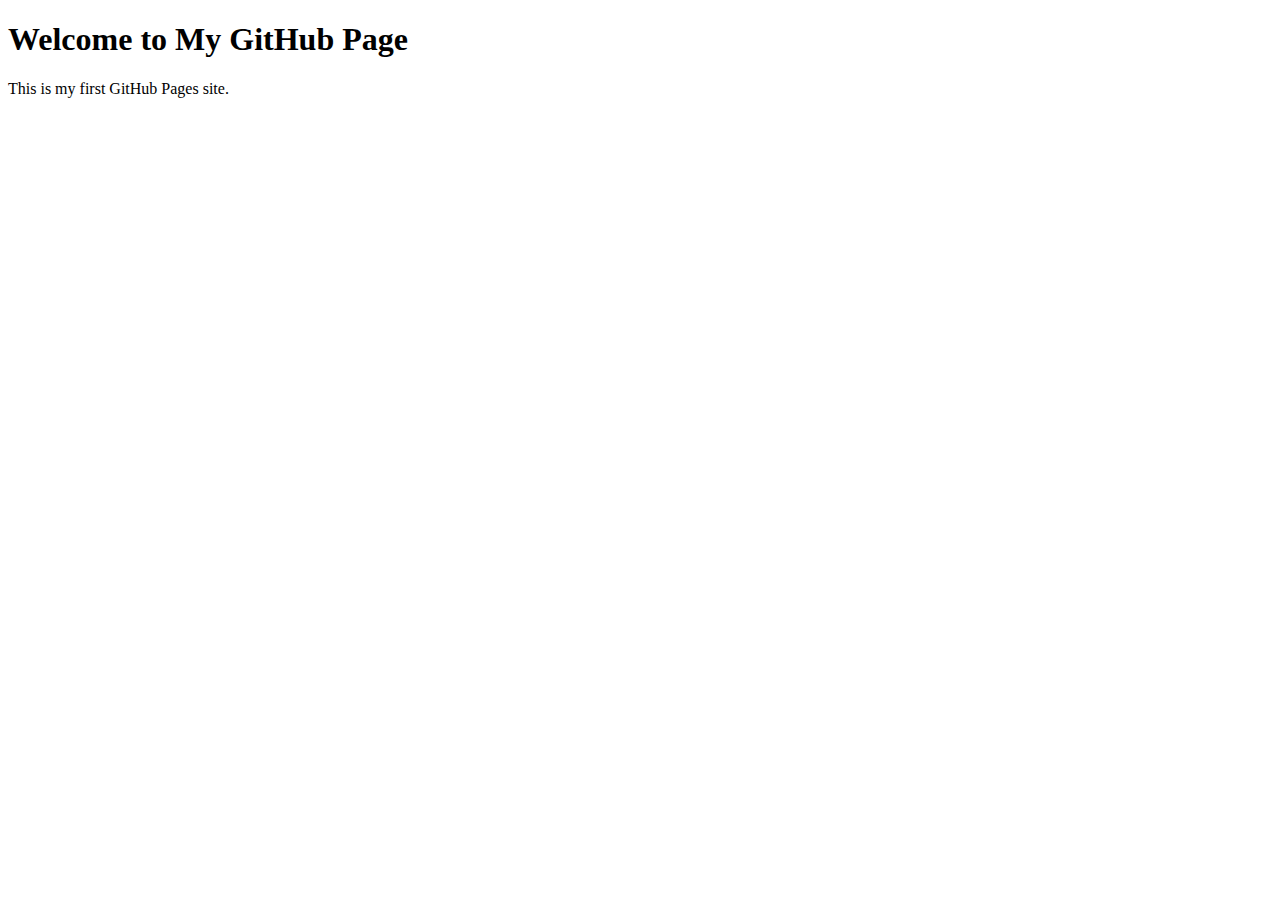
==== index.html @ 61373f78 "Adding Index.html file" ====
<!DOCTYPE html>
<html lang="en">
<head>
    <meta charset="UTF-8">
    <meta name="viewport" content="width=device-width, initial-scale=1.0">
    <title>My GitHub Page</title>
</head>
<body>
    <h1>Welcome to My GitHub Page</h1>
    <p>This is my first GitHub Pages site.</p>
</body>
</html>
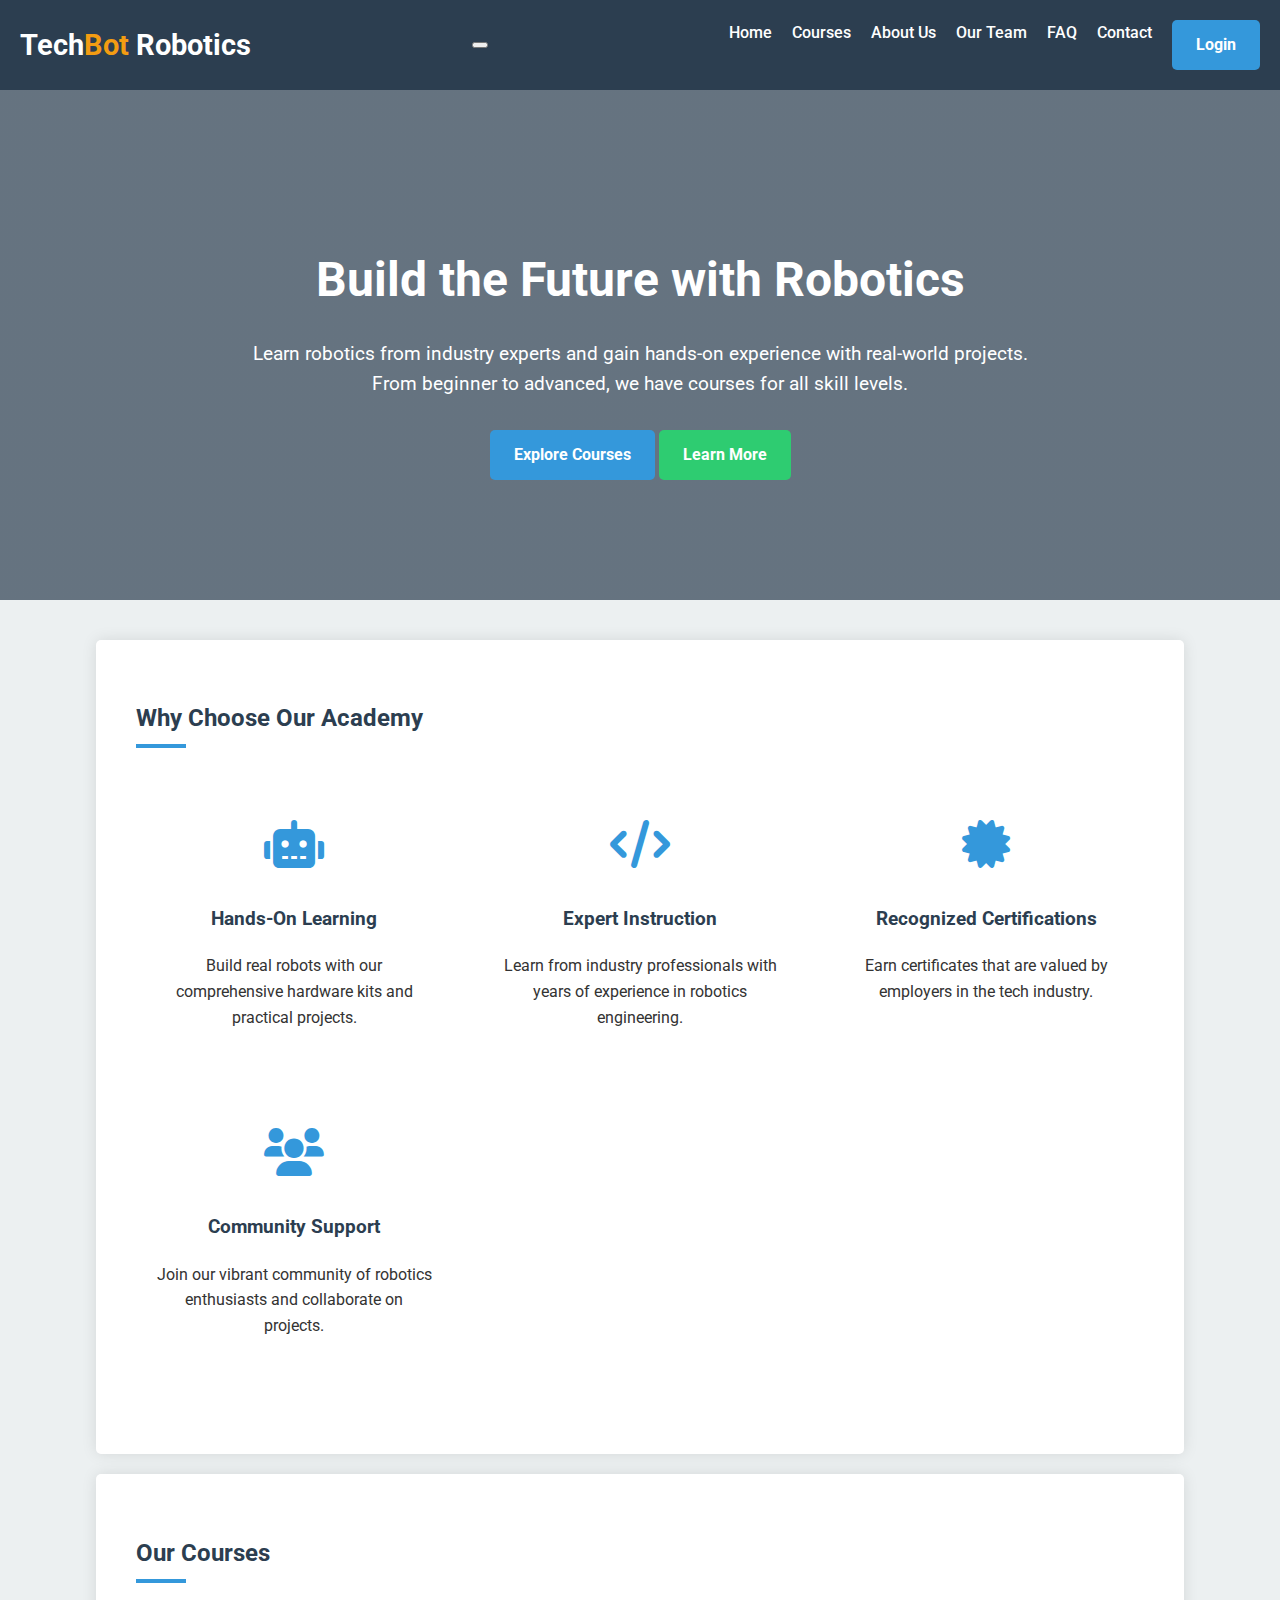
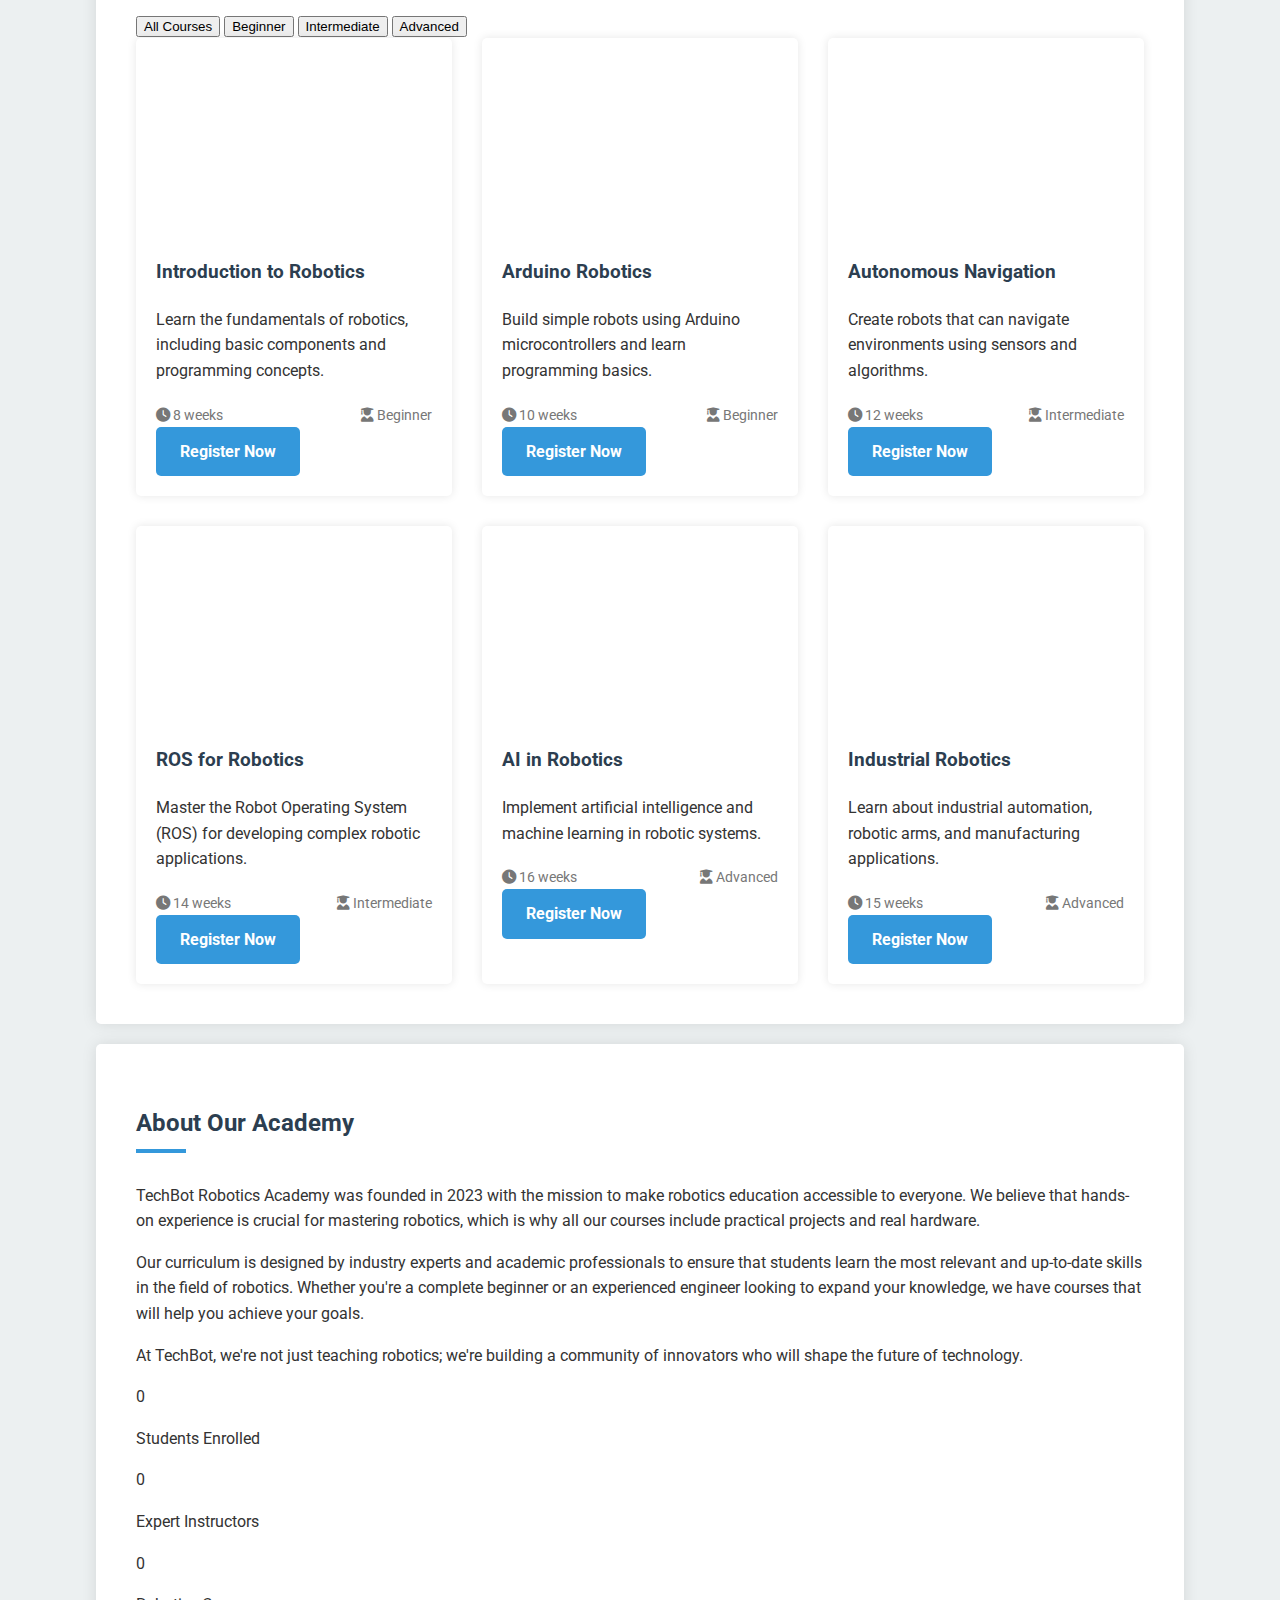
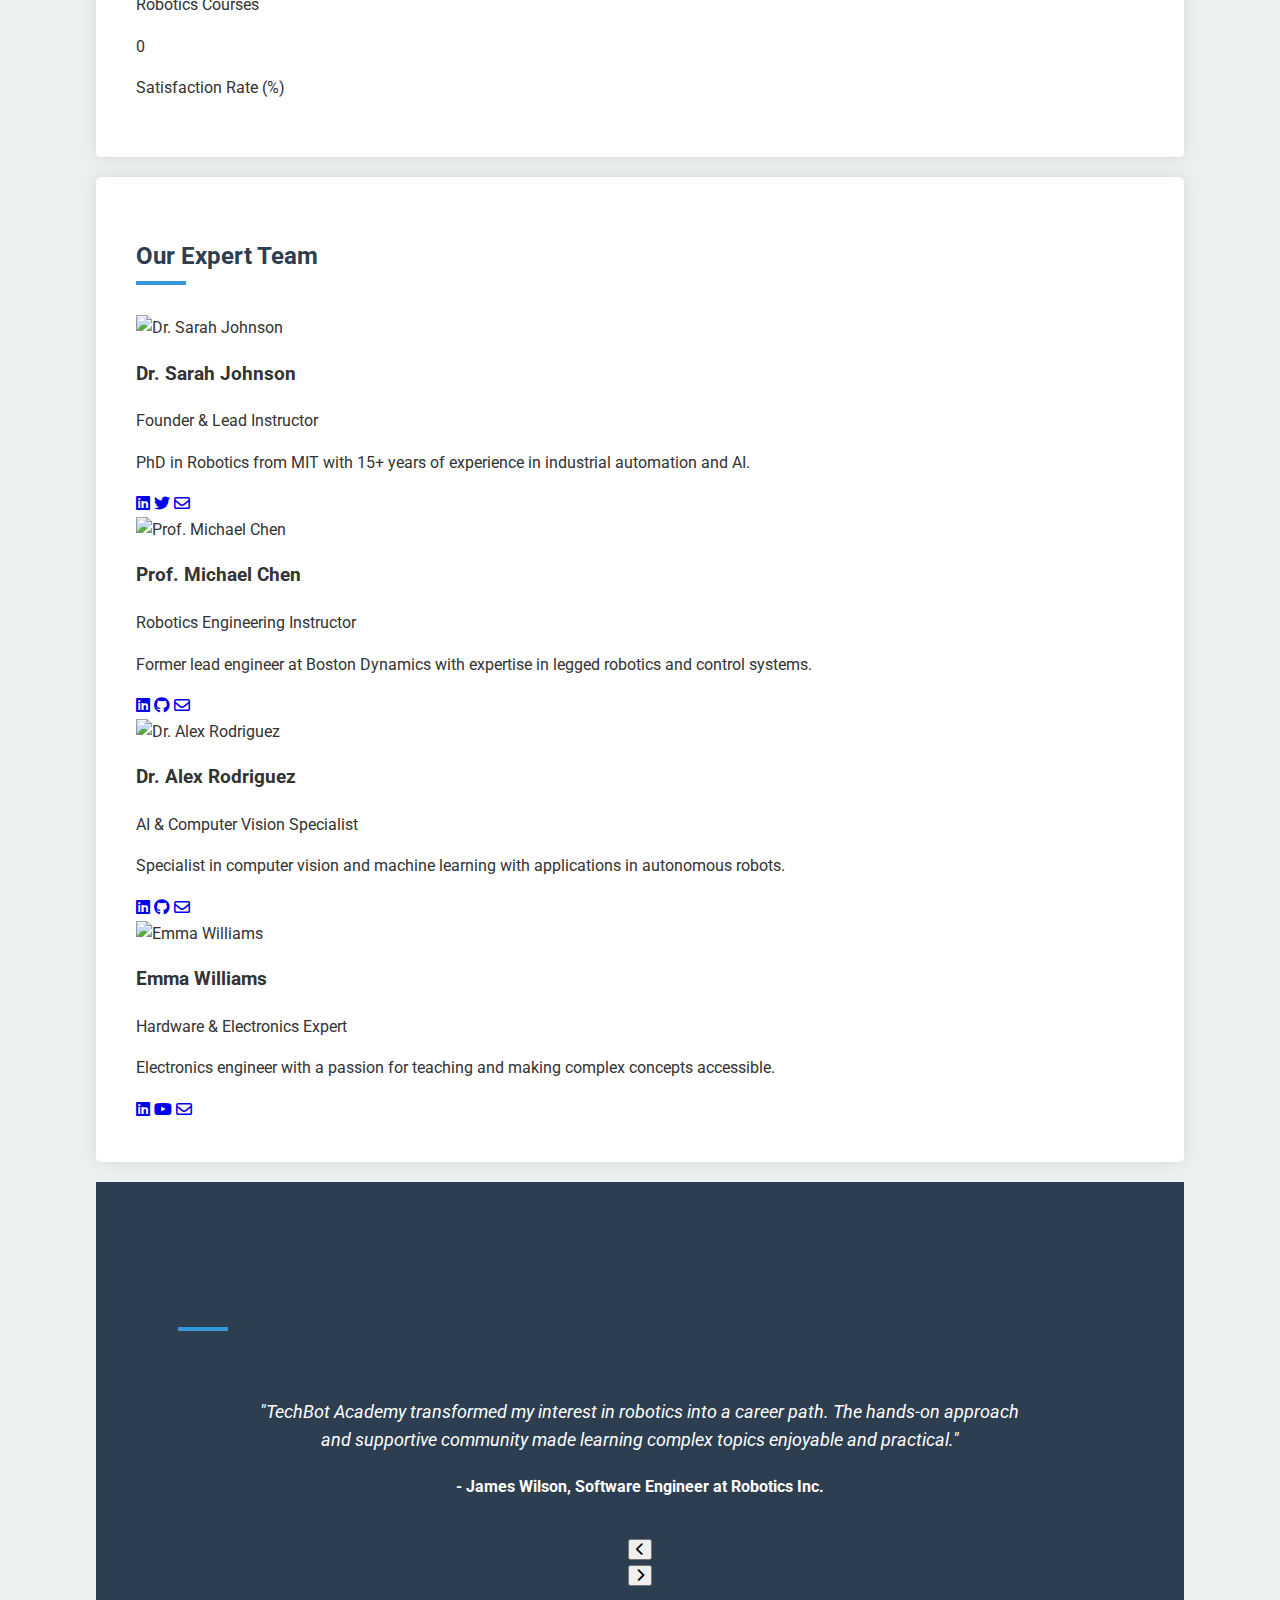
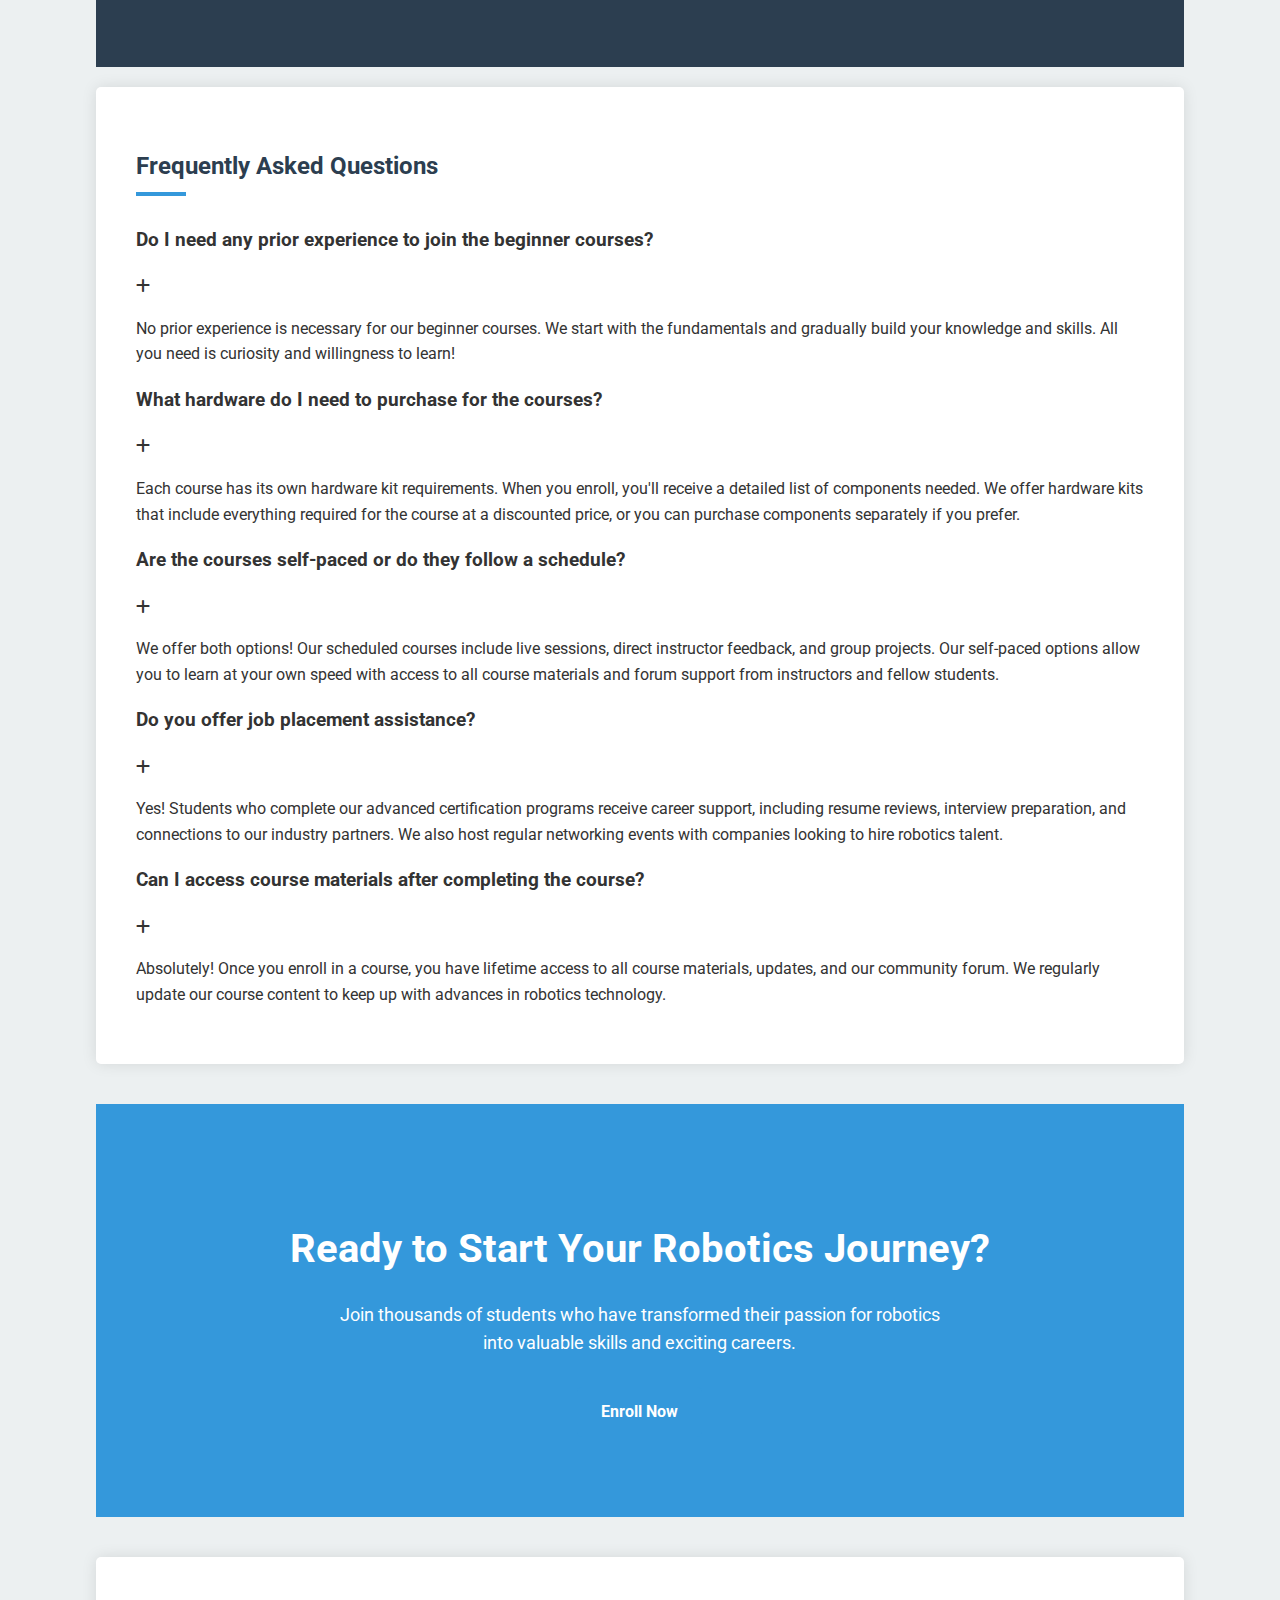
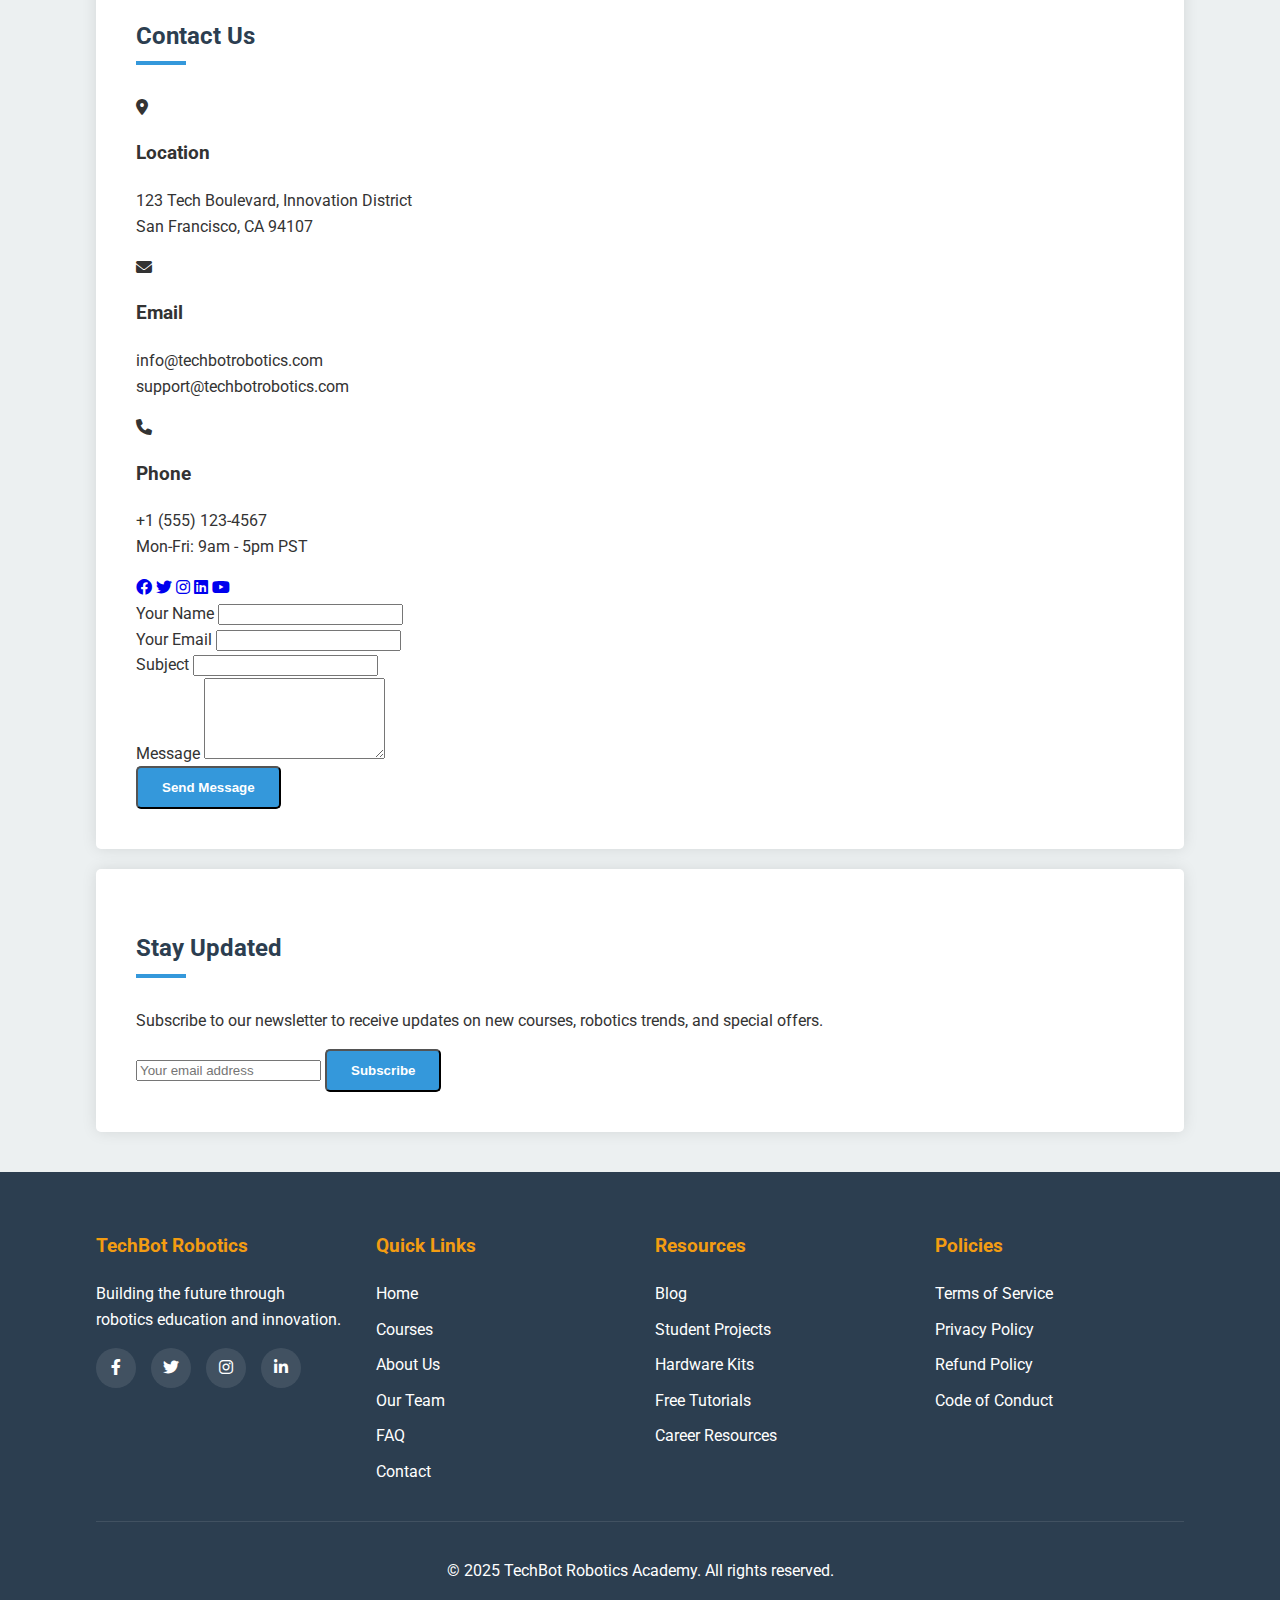
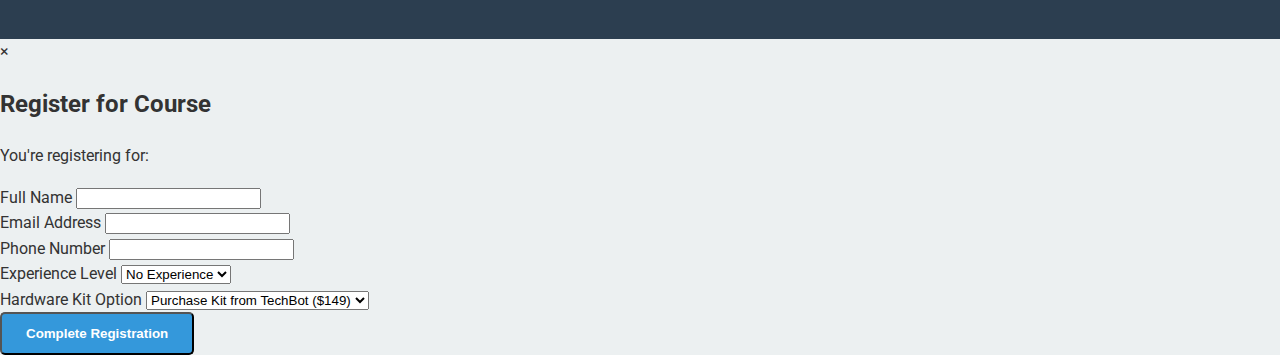
==== commit b063fd85: "Adding all index.html , .css and .js'" ====
--- a/index.html
+++ b/index.html
@@ -3,10 +3,486 @@
 <head>
     <meta charset="UTF-8">
     <meta name="viewport" content="width=device-width, initial-scale=1.0">
-    <title>My GitHub Page</title>
+    <title>TechBot Robotics Academy</title>
+    <link rel="stylesheet" href="colour.css">
+    <link href="https://fonts.googleapis.com/css2?family=Roboto:wght@300;400;500;700&display=swap" rel="stylesheet">
+    <link rel="stylesheet" href="https://cdnjs.cloudflare.com/ajax/libs/font-awesome/6.0.0-beta3/css/all.min.css">
 </head>
 <body>
-    <h1>Welcome to My GitHub Page</h1>
-    <p>This is my first GitHub Pages site.</p>
+    <header>
+        <nav>
+            <a href="index.html" class="logo">Tech<span>Bot</span> Robotics</a>
+            <button id="mobile-nav-toggle" class="mobile-nav-toggle">
+                <span></span>
+                <span></span>
+                <span></span>
+            </button>
+            <ul id="main-nav">
+                <li><a href="#home">Home</a></li>
+                <li><a href="#courses">Courses</a></li>
+                <li><a href="#about">About Us</a></li>
+                <li><a href="#instructors">Our Team</a></li>
+                <li><a href="#faq">FAQ</a></li>
+                <li><a href="#contact">Contact</a></li>
+                <li><a href="#login" class="btn">Login</a></li>
+            </ul>
+        </nav>
+    </header>
+    
+    <section id="home" class="hero">
+        <div class="container">
+            <h1>Build the Future with Robotics</h1>
+            <p>Learn robotics from industry experts and gain hands-on experience with real-world projects. From beginner to advanced, we have courses for all skill levels.</p>
+            <a href="#courses" class="btn">Explore Courses</a>
+            <a href="#about" class="btn btn-secondary">Learn More</a>
+        </div>
+    </section>
+    
+    <div class="container">
+        <section id="features" class="main-content">
+            <h2 class="section-title">Why Choose Our Academy</h2>
+            <div class="features">
+                <div class="feature">
+                    <div class="feature-icon">
+                        <i class="fas fa-robot"></i>
+                    </div>
+                    <h3>Hands-On Learning</h3>
+                    <p>Build real robots with our comprehensive hardware kits and practical projects.</p>
+                </div>
+                <div class="feature">
+                    <div class="feature-icon">
+                        <i class="fas fa-code"></i>
+                    </div>
+                    <h3>Expert Instruction</h3>
+                    <p>Learn from industry professionals with years of experience in robotics engineering.</p>
+                </div>
+                <div class="feature">
+                    <div class="feature-icon">
+                        <i class="fas fa-certificate"></i>
+                    </div>
+                    <h3>Recognized Certifications</h3>
+                    <p>Earn certificates that are valued by employers in the tech industry.</p>
+                </div>
+                <div class="feature">
+                    <div class="feature-icon">
+                        <i class="fas fa-users"></i>
+                    </div>
+                    <h3>Community Support</h3>
+                    <p>Join our vibrant community of robotics enthusiasts and collaborate on projects.</p>
+                </div>
+            </div>
+        </section>
+        
+        <section id="courses" class="main-content">
+            <h2 class="section-title">Our Courses</h2>
+            <div class="filter-buttons">
+                <button class="filter-btn active" data-filter="all">All Courses</button>
+                <button class="filter-btn" data-filter="beginner">Beginner</button>
+                <button class="filter-btn" data-filter="intermediate">Intermediate</button>
+                <button class="filter-btn" data-filter="advanced">Advanced</button>
+            </div>
+            <div class="courses-grid">
+                <div class="course-card beginner">
+                    <div class="course-image" style="background-image: url('images/course-intro.jpg');"></div>
+                    <div class="course-content">
+                        <h3 class="course-title">Introduction to Robotics</h3>
+                        <p class="course-description">Learn the fundamentals of robotics, including basic components and programming concepts.</p>
+                        <div class="course-meta">
+                            <span><i class="fas fa-clock"></i> 8 weeks</span>
+                            <span><i class="fas fa-user-graduate"></i> Beginner</span>
+                        </div>
+                        <a href="#" class="btn register-btn" data-course="Introduction to Robotics">Register Now</a>
+                    </div>
+                </div>
+                <div class="course-card beginner">
+                    <div class="course-image" style="background-image: url('images/course-arduino.jpg');"></div>
+                    <div class="course-content">
+                        <h3 class="course-title">Arduino Robotics</h3>
+                        <p class="course-description">Build simple robots using Arduino microcontrollers and learn programming basics.</p>
+                        <div class="course-meta">
+                            <span><i class="fas fa-clock"></i> 10 weeks</span>
+                            <span><i class="fas fa-user-graduate"></i> Beginner</span>
+                        </div>
+                        <a href="#" class="btn register-btn" data-course="Arduino Robotics">Register Now</a>
+                    </div>
+                </div>
+                <div class="course-card intermediate">
+                    <div class="course-image" style="background-image: url('images/course-autonomous.jpg');"></div>
+                    <div class="course-content">
+                        <h3 class="course-title">Autonomous Navigation</h3>
+                        <p class="course-description">Create robots that can navigate environments using sensors and algorithms.</p>
+                        <div class="course-meta">
+                            <span><i class="fas fa-clock"></i> 12 weeks</span>
+                            <span><i class="fas fa-user-graduate"></i> Intermediate</span>
+                        </div>
+                        <a href="#" class="btn register-btn" data-course="Autonomous Navigation">Register Now</a>
+                    </div>
+                </div>
+                <div class="course-card intermediate">
+                    <div class="course-image" style="background-image: url('images/course-ros.jpg');"></div>
+                    <div class="course-content">
+                        <h3 class="course-title">ROS for Robotics</h3>
+                        <p class="course-description">Master the Robot Operating System (ROS) for developing complex robotic applications.</p>
+                        <div class="course-meta">
+                            <span><i class="fas fa-clock"></i> 14 weeks</span>
+                            <span><i class="fas fa-user-graduate"></i> Intermediate</span>
+                        </div>
+                        <a href="#" class="btn register-btn" data-course="ROS for Robotics">Register Now</a>
+                    </div>
+                </div>
+                <div class="course-card advanced">
+                    <div class="course-image" style="background-image: url('images/course-ai.jpg');"></div>
+                    <div class="course-content">
+                        <h3 class="course-title">AI in Robotics</h3>
+                        <p class="course-description">Implement artificial intelligence and machine learning in robotic systems.</p>
+                        <div class="course-meta">
+                            <span><i class="fas fa-clock"></i> 16 weeks</span>
+                            <span><i class="fas fa-user-graduate"></i> Advanced</span>
+                        </div>
+                        <a href="#" class="btn register-btn" data-course="AI in Robotics">Register Now</a>
+                    </div>
+                </div>
+                <div class="course-card advanced">
+                    <div class="course-image" style="background-image: url('images/course-industrial.jpg');"></div>
+                    <div class="course-content">
+                        <h3 class="course-title">Industrial Robotics</h3>
+                        <p class="course-description">Learn about industrial automation, robotic arms, and manufacturing applications.</p>
+                        <div class="course-meta">
+                            <span><i class="fas fa-clock"></i> 15 weeks</span>
+                            <span><i class="fas fa-user-graduate"></i> Advanced</span>
+                        </div>
+                        <a href="#" class="btn register-btn" data-course="Industrial Robotics">Register Now</a>
+                    </div>
+                </div>
+            </div>
+        </section>
+        
+        <section id="about" class="main-content">
+            <h2 class="section-title">About Our Academy</h2>
+            <div class="about-content">
+                <div class="about-text">
+                    <p>TechBot Robotics Academy was founded in 2023 with the mission to make robotics education accessible to everyone. We believe that hands-on experience is crucial for mastering robotics, which is why all our courses include practical projects and real hardware.</p>
+                    <p>Our curriculum is designed by industry experts and academic professionals to ensure that students learn the most relevant and up-to-date skills in the field of robotics. Whether you're a complete beginner or an experienced engineer looking to expand your knowledge, we have courses that will help you achieve your goals.</p>
+                    <p>At TechBot, we're not just teaching robotics; we're building a community of innovators who will shape the future of technology.</p>
+                </div>
+                <div class="about-stats">
+                    <div class="stat-item">
+                        <span class="counter" data-target="1500">0</span>
+                        <p>Students Enrolled</p>
+                    </div>
+                    <div class="stat-item">
+                        <span class="counter" data-target="12">0</span>
+                        <p>Expert Instructors</p>
+                    </div>
+                    <div class="stat-item">
+                        <span class="counter" data-target="25">0</span>
+                        <p>Robotics Courses</p>
+                    </div>
+                    <div class="stat-item">
+                        <span class="counter" data-target="98">0</span>
+                        <p>Satisfaction Rate (%)</p>
+                    </div>
+                </div>
+            </div>
+        </section>
+        
+        <section id="instructors" class="main-content">
+            <h2 class="section-title">Our Expert Team</h2>
+            <div class="instructor-grid">
+                <div class="instructor-card">
+                    <img src="images/instructor-1.jpg" alt="Dr. Sarah Johnson" class="lazy" data-src="images/instructor-1.jpg">
+                    <h3>Dr. Sarah Johnson</h3>
+                    <p class="instructor-title">Founder & Lead Instructor</p>
+                    <p class="instructor-bio">PhD in Robotics from MIT with 15+ years of experience in industrial automation and AI.</p>
+                    <div class="instructor-social">
+                        <a href="#"><i class="fab fa-linkedin"></i></a>
+                        <a href="#"><i class="fab fa-twitter"></i></a>
+                        <a href="#"><i class="far fa-envelope"></i></a>
+                    </div>
+                </div>
+                <div class="instructor-card">
+                    <img src="images/instructor-2.jpg" alt="Prof. Michael Chen" class="lazy" data-src="images/instructor-2.jpg">
+                    <h3>Prof. Michael Chen</h3>
+                    <p class="instructor-title">Robotics Engineering Instructor</p>
+                    <p class="instructor-bio">Former lead engineer at Boston Dynamics with expertise in legged robotics and control systems.</p>
+                    <div class="instructor-social">
+                        <a href="#"><i class="fab fa-linkedin"></i></a>
+                        <a href="#"><i class="fab fa-github"></i></a>
+                        <a href="#"><i class="far fa-envelope"></i></a>
+                    </div>
+                </div>
+                <div class="instructor-card">
+                    <img src="images/instructor-3.jpg" alt="Dr. Alex Rodriguez" class="lazy" data-src="images/instructor-3.jpg">
+                    <h3>Dr. Alex Rodriguez</h3>
+                    <p class="instructor-title">AI & Computer Vision Specialist</p>
+                    <p class="instructor-bio">Specialist in computer vision and machine learning with applications in autonomous robots.</p>
+                    <div class="instructor-social">
+                        <a href="#"><i class="fab fa-linkedin"></i></a>
+                        <a href="#"><i class="fab fa-github"></i></a>
+                        <a href="#"><i class="far fa-envelope"></i></a>
+                    </div>
+                </div>
+                <div class="instructor-card">
+                    <img src="images/instructor-4.jpg" alt="Emma Williams" class="lazy" data-src="images/instructor-4.jpg">
+                    <h3>Emma Williams</h3>
+                    <p class="instructor-title">Hardware & Electronics Expert</p>
+                    <p class="instructor-bio">Electronics engineer with a passion for teaching and making complex concepts accessible.</p>
+                    <div class="instructor-social">
+                        <a href="#"><i class="fab fa-linkedin"></i></a>
+                        <a href="#"><i class="fab fa-youtube"></i></a>
+                        <a href="#"><i class="far fa-envelope"></i></a>
+                    </div>
+                </div>
+            </div>
+        </section>
+
+        <section id="testimonials" class="testimonials">
+            <div class="container">
+                <h2 class="section-title">What Our Students Say</h2>
+                <div class="testimonial-container">
+                    <div class="testimonial">
+                        <p class="testimonial-text">"TechBot Academy transformed my interest in robotics into a career path. The hands-on approach and supportive community made learning complex topics enjoyable and practical."</p>
+                        <p class="testimonial-author">- James Wilson, Software Engineer at Robotics Inc.</p>
+                    </div>
+                    <div class="testimonial">
+                        <p class="testimonial-text">"As someone with no prior experience in robotics, I was worried about keeping up. The beginner courses were perfectly paced, and the instructors were always available to help when I got stuck."</p>
+                        <p class="testimonial-author">- Maya Patel, Hobbyist</p>
+                    </div>
+                    <div class="testimonial">
+                        <p class="testimonial-text">"The advanced AI in Robotics course gave me exactly what I needed to level up my career. Within months of completing the course, I landed a job at a leading robotics firm."</p>
+                        <p class="testimonial-author">- David Kim, Robotics Engineer</p>
+                    </div>
+                    <div class="testimonial-controls">
+                        <button class="testimonial-prev"><i class="fas fa-chevron-left"></i></button>
+                        <div class="testimonial-dots">
+                            <span class="testimonial-dot active"></span>
+                            <span class="testimonial-dot"></span>
+                            <span class="testimonial-dot"></span>
+                        </div>
+                        <button class="testimonial-next"><i class="fas fa-chevron-right"></i></button>
+                    </div>
+                </div>
+            </div>
+        </section>
+
+        <section id="faq" class="main-content">
+            <h2 class="section-title">Frequently Asked Questions</h2>
+            <div class="faq-container">
+                <div class="faq-item">
+                    <div class="faq-question">
+                        <h3>Do I need any prior experience to join the beginner courses?</h3>
+                        <span class="faq-icon"><i class="fas fa-plus"></i></span>
+                    </div>
+                    <div class="faq-answer">
+                        <p>No prior experience is necessary for our beginner courses. We start with the fundamentals and gradually build your knowledge and skills. All you need is curiosity and willingness to learn!</p>
+                    </div>
+                </div>
+                <div class="faq-item">
+                    <div class="faq-question">
+                        <h3>What hardware do I need to purchase for the courses?</h3>
+                        <span class="faq-icon"><i class="fas fa-plus"></i></span>
+                    </div>
+                    <div class="faq-answer">
+                        <p>Each course has its own hardware kit requirements. When you enroll, you'll receive a detailed list of components needed. We offer hardware kits that include everything required for the course at a discounted price, or you can purchase components separately if you prefer.</p>
+                    </div>
+                </div>
+                <div class="faq-item">
+                    <div class="faq-question">
+                        <h3>Are the courses self-paced or do they follow a schedule?</h3>
+                        <span class="faq-icon"><i class="fas fa-plus"></i></span>
+                    </div>
+                    <div class="faq-answer">
+                        <p>We offer both options! Our scheduled courses include live sessions, direct instructor feedback, and group projects. Our self-paced options allow you to learn at your own speed with access to all course materials and forum support from instructors and fellow students.</p>
+                    </div>
+                </div>
+                <div class="faq-item">
+                    <div class="faq-question">
+                        <h3>Do you offer job placement assistance?</h3>
+                        <span class="faq-icon"><i class="fas fa-plus"></i></span>
+                    </div>
+                    <div class="faq-answer">
+                        <p>Yes! Students who complete our advanced certification programs receive career support, including resume reviews, interview preparation, and connections to our industry partners. We also host regular networking events with companies looking to hire robotics talent.</p>
+                    </div>
+                </div>
+                <div class="faq-item">
+                    <div class="faq-question">
+                        <h3>Can I access course materials after completing the course?</h3>
+                        <span class="faq-icon"><i class="fas fa-plus"></i></span>
+                    </div>
+                    <div class="faq-answer">
+                        <p>Absolutely! Once you enroll in a course, you have lifetime access to all course materials, updates, and our community forum. We regularly update our course content to keep up with advances in robotics technology.</p>
+                    </div>
+                </div>
+            </div>
+        </section>
+
+        <section id="cta" class="cta">
+            <div class="container">
+                <h2>Ready to Start Your Robotics Journey?</h2>
+                <p>Join thousands of students who have transformed their passion for robotics into valuable skills and exciting careers.</p>
+                <a href="#courses" class="btn">Enroll Now</a>
+            </div>
+        </section>
+
+        <section id="contact" class="main-content">
+            <h2 class="section-title">Contact Us</h2>
+            <div class="contact-container">
+                <div class="contact-info">
+                    <div class="contact-item">
+                        <i class="fas fa-map-marker-alt"></i>
+                        <div>
+                            <h3>Location</h3>
+                            <p>123 Tech Boulevard, Innovation District<br>San Francisco, CA 94107</p>
+                        </div>
+                    </div>
+                    <div class="contact-item">
+                        <i class="fas fa-envelope"></i>
+                        <div>
+                            <h3>Email</h3>
+                            <p>info@techbotrobotics.com<br>support@techbotrobotics.com</p>
+                        </div>
+                    </div>
+                    <div class="contact-item">
+                        <i class="fas fa-phone"></i>
+                        <div>
+                            <h3>Phone</h3>
+                            <p>+1 (555) 123-4567<br>Mon-Fri: 9am - 5pm PST</p>
+                        </div>
+                    </div>
+                    <div class="social-links">
+                        <a href="#"><i class="fab fa-facebook"></i></a>
+                        <a href="#"><i class="fab fa-twitter"></i></a>
+                        <a href="#"><i class="fab fa-instagram"></i></a>
+                        <a href="#"><i class="fab fa-linkedin"></i></a>
+                        <a href="#"><i class="fab fa-youtube"></i></a>
+                    </div>
+                </div>
+                <div class="contact-form">
+                    <form id="contact-form">
+                        <div class="form-group">
+                            <label for="name">Your Name</label>
+                            <input type="text" id="name" name="name" required>
+                        </div>
+                        <div class="form-group">
+                            <label for="email">Your Email</label>
+                            <input type="email" id="email" name="email" required>
+                        </div>
+                        <div class="form-group">
+                            <label for="subject">Subject</label>
+                            <input type="text" id="subject" name="subject" required>
+                        </div>
+                        <div class="form-group">
+                            <label for="message">Message</label>
+                            <textarea id="message" name="message" rows="5" required></textarea>
+                        </div>
+                        <button type="submit" class="btn">Send Message</button>
+                    </form>
+                </div>
+            </div>
+        </section>
+
+        <section id="newsletter" class="main-content">
+            <h2 class="section-title">Stay Updated</h2>
+            <div class="newsletter-container">
+                <p>Subscribe to our newsletter to receive updates on new courses, robotics trends, and special offers.</p>
+                <form id="newsletter-form">
+                    <input type="email" placeholder="Your email address" required>
+                    <button type="submit" class="btn">Subscribe</button>
+                </form>
+            </div>
+        </section>
+    </div>
+
+    <footer>
+        <div class="container">
+            <div class="footer-container">
+                <div class="footer-section">
+                    <h3>TechBot Robotics</h3>
+                    <p>Building the future through robotics education and innovation.</p>
+                    <div class="social-icons">
+                        <a href="#"><i class="fab fa-facebook-f"></i></a>
+                        <a href="#"><i class="fab fa-twitter"></i></a>
+                        <a href="#"><i class="fab fa-instagram"></i></a>
+                        <a href="#"><i class="fab fa-linkedin-in"></i></a>
+                    </div>
+                </div>
+                <div class="footer-section">
+                    <h3>Quick Links</h3>
+                    <ul>
+                        <li><a href="#home">Home</a></li>
+                        <li><a href="#courses">Courses</a></li>
+                        <li><a href="#about">About Us</a></li>
+                        <li><a href="#instructors">Our Team</a></li>
+                        <li><a href="#faq">FAQ</a></li>
+                        <li><a href="#contact">Contact</a></li>
+                    </ul>
+                </div>
+                <div class="footer-section">
+                    <h3>Resources</h3>
+                    <ul>
+                        <li><a href="#">Blog</a></li>
+                        <li><a href="#">Student Projects</a></li>
+                        <li><a href="#">Hardware Kits</a></li>
+                        <li><a href="#">Free Tutorials</a></li>
+                        <li><a href="#">Career Resources</a></li>
+                    </ul>
+                </div>
+                <div class="footer-section">
+                    <h3>Policies</h3>
+                    <ul>
+                        <li><a href="#">Terms of Service</a></li>
+                        <li><a href="#">Privacy Policy</a></li>
+                        <li><a href="#">Refund Policy</a></li>
+                        <li><a href="#">Code of Conduct</a></li>
+                    </ul>
+                </div>
+            </div>
+            <div class="copyright">
+                <p>&copy; 2025 TechBot Robotics Academy. All rights reserved.</p>
+            </div>
+        </div>
+    </footer>
+
+    <!-- Registration Modal -->
+    <div id="registration-modal" class="modal">
+        <div class="modal-content">
+            <span class="close-modal">&times;</span>
+            <h2>Register for Course</h2>
+            <p>You're registering for: <span id="modal-course-name"></span></p>
+            <form id="registration-form">
+                <div class="form-group">
+                    <label for="reg-name">Full Name</label>
+                    <input type="text" id="reg-name" name="name" required>
+                </div>
+                <div class="form-group">
+                    <label for="reg-email">Email Address</label>
+                    <input type="email" id="reg-email" name="email" required>
+                </div>
+                <div class="form-group">
+                    <label for="reg-phone">Phone Number</label>
+                    <input type="tel" id="reg-phone" name="phone">
+                </div>
+                <div class="form-group">
+                    <label for="reg-experience">Experience Level</label>
+                    <select id="reg-experience" name="experience">
+                        <option value="none">No Experience</option>
+                        <option value="beginner">Beginner</option>
+                        <option value="intermediate">Intermediate</option>
+                        <option value="advanced">Advanced</option>
+                    </select>
+                </div>
+                <div class="form-group">
+                    <label for="reg-hardware">Hardware Kit Option</label>
+                    <select id="reg-hardware" name="hardware">
+                        <option value="purchase">Purchase Kit from TechBot ($149)</option>
+                        <option value="own">I'll provide my own hardware</option>
+                    </select>
+                </div>
+                <button type="submit" class="btn">Complete Registration</button>
+            </form>
+        </div>
+    </div>
+
+    <script src="script.js"></script>
 </body>
 </html>--- a/colour.css
+++ b/colour.css
@@ -0,0 +1,355 @@
+/* Main Color Palette */
+:root {
+    --primary-color: #3498db;    /* Blue - represents technology */
+    --secondary-color: #2ecc71;  /* Green - represents innovation */
+    --accent-color: #f39c12;     /* Orange - represents creativity */
+    --dark-color: #2c3e50;       /* Dark blue - for headers and footers */
+    --light-color: #ecf0f1;      /* Light gray - for backgrounds */
+    --text-color: #333333;       /* Dark gray - for main text */
+    --light-text: #ffffff;       /* White - for text on dark backgrounds */
+}
+
+/* Global Styles */
+body {
+    font-family: 'Roboto', Arial, sans-serif;
+    line-height: 1.6;
+    margin: 0;
+    padding: 0;
+    background-color: var(--light-color);
+    color: var(--text-color);
+}
+
+.container {
+    width: 85%;
+    max-width: 1200px;
+    margin: 0 auto;
+    padding: 20px;
+}
+
+/* Header Styles */
+header {
+    background: var(--dark-color);
+    color: var(--light-text);
+    padding: 20px 0;
+}
+
+.logo {
+    font-size: 1.8rem;
+    font-weight: bold;
+    color: var(--light-text);
+    text-decoration: none;
+}
+
+.logo span {
+    color: var(--accent-color);
+}
+
+/* Navigation */
+nav {
+    display: flex;
+    justify-content: space-between;
+    align-items: center;
+    padding: 0 20px;
+}
+
+nav ul {
+    display: flex;
+    list-style: none;
+    margin: 0;
+    padding: 0;
+}
+
+nav ul li {
+    margin-left: 20px;
+}
+
+nav ul li a {
+    color: var(--light-text);
+    text-decoration: none;
+    font-weight: 500;
+    transition: color 0.3s;
+}
+
+nav ul li a:hover {
+    color: var(--accent-color);
+}
+
+/* Hero Section */
+.hero {
+    background: linear-gradient(rgba(44, 62, 80, 0.7), rgba(44, 62, 80, 0.7)), url('images/robot-banner.jpg');
+    background-size: cover;
+    background-position: center;
+    color: var(--light-text);
+    text-align: center;
+    padding: 100px 20px;
+}
+
+.hero h1 {
+    font-size: 3rem;
+    margin-bottom: 20px;
+}
+
+.hero p {
+    font-size: 1.2rem;
+    max-width: 800px;
+    margin: 0 auto 30px;
+}
+
+.btn {
+    display: inline-block;
+    background: var(--primary-color);
+    color: var(--light-text);
+    padding: 12px 24px;
+    text-decoration: none;
+    border-radius: 5px;
+    font-weight: bold;
+    transition: background 0.3s;
+}
+
+.btn:hover {
+    background: #2980b9;
+}
+
+.btn-secondary {
+    background: var(--secondary-color);
+}
+
+.btn-secondary:hover {
+    background: #27ae60;
+}
+
+/* Main Content Sections */
+.main-content {
+    background: white;
+    padding: 40px;
+    margin: 20px 0;
+    border-radius: 5px;
+    box-shadow: 0 0 15px rgba(0,0,0,0.1);
+}
+
+.section-title {
+    position: relative;
+    color: var(--dark-color);
+    margin-bottom: 30px;
+    padding-bottom: 10px;
+}
+
+.section-title::after {
+    content: '';
+    position: absolute;
+    bottom: 0;
+    left: 0;
+    width: 50px;
+    height: 4px;
+    background: var(--primary-color);
+}
+
+/* Course Cards */
+.courses-grid {
+    display: grid;
+    grid-template-columns: repeat(auto-fill, minmax(300px, 1fr));
+    gap: 30px;
+}
+
+.course-card {
+    background: white;
+    border-radius: 5px;
+    overflow: hidden;
+    box-shadow: 0 0 10px rgba(0,0,0,0.1);
+    transition: transform 0.3s, box-shadow 0.3s;
+}
+
+.course-card:hover {
+    transform: translateY(-5px);
+    box-shadow: 0 10px 20px rgba(0,0,0,0.1);
+}
+
+.course-image {
+    height: 200px;
+    background-size: cover;
+    background-position: center;
+}
+
+.course-content {
+    padding: 20px;
+}
+
+.course-title {
+    color: var(--dark-color);
+    margin-top: 0;
+}
+
+.course-description {
+    color: var(--text-color);
+    margin-bottom: 20px;
+}
+
+.course-meta {
+    display: flex;
+    justify-content: space-between;
+    color: #777;
+    font-size: 0.9rem;
+}
+
+/* Features Section */
+.features {
+    display: grid;
+    grid-template-columns: repeat(auto-fit, minmax(250px, 1fr));
+    gap: 30px;
+    margin: 40px 0;
+}
+
+.feature {
+    text-align: center;
+    padding: 20px;
+}
+
+.feature-icon {
+    font-size: 3rem;
+    color: var(--primary-color);
+    margin-bottom: 20px;
+}
+
+.feature h3 {
+    color: var(--dark-color);
+}
+
+/* Testimonials */
+.testimonials {
+    background: var(--dark-color);
+    color: var(--light-text);
+    padding: 60px 0;
+    text-align: center;
+}
+
+.testimonial-container {
+    max-width: 800px;
+    margin: 0 auto;
+}
+
+.testimonial {
+    padding: 20px;
+}
+
+.testimonial-text {
+    font-style: italic;
+    font-size: 1.1rem;
+    margin-bottom: 20px;
+}
+
+.testimonial-author {
+    font-weight: bold;
+}
+
+/* Call to Action */
+.cta {
+    background: var(--primary-color);
+    color: var(--light-text);
+    text-align: center;
+    padding: 60px 20px;
+    margin: 40px 0;
+}
+
+.cta h2 {
+    font-size: 2.5rem;
+    margin-bottom: 20px;
+}
+
+.cta p {
+    max-width: 600px;
+    margin: 0 auto 30px;
+    font-size: 1.1rem;
+}
+
+/* Footer */
+footer {
+    background: var(--dark-color);
+    color: var(--light-text);
+    padding: 40px 0 20px;
+}
+
+.footer-container {
+    display: grid;
+    grid-template-columns: repeat(auto-fit, minmax(200px, 1fr));
+    gap: 30px;
+    margin-bottom: 20px;
+}
+
+.footer-section h3 {
+    color: var(--accent-color);
+    margin-top: 0;
+}
+
+.footer-section ul {
+    list-style: none;
+    padding: 0;
+}
+
+.footer-section ul li {
+    margin-bottom: 10px;
+}
+
+.footer-section a {
+    color: var(--light-text);
+    text-decoration: none;
+    transition: color 0.3s;
+}
+
+.footer-section a:hover {
+    color: var(--accent-color);
+}
+
+.social-icons {
+    display: flex;
+    gap: 15px;
+}
+
+.social-icons a {
+    display: inline-block;
+    width: 40px;
+    height: 40px;
+    background: rgba(255,255,255,0.1);
+    border-radius: 50%;
+    text-align: center;
+    line-height: 40px;
+    transition: background 0.3s;
+}
+
+.social-icons a:hover {
+    background: var(--primary-color);
+}
+
+.copyright {
+    text-align: center;
+    padding-top: 20px;
+    border-top: 1px solid rgba(255,255,255,0.1);
+}
+
+/* Responsive Design */
+@media (max-width: 768px) {
+    .container {
+        width: 90%;
+    }
+    
+    nav {
+        flex-direction: column;
+    }
+    
+    nav ul {
+        margin-top: 20px;
+        flex-wrap: wrap;
+        justify-content: center;
+    }
+    
+    nav ul li {
+        margin: 5px 10px;
+    }
+    
+    .hero h1 {
+        font-size: 2.2rem;
+    }
+    
+    .main-content {
+        padding: 20px;
+    }
+}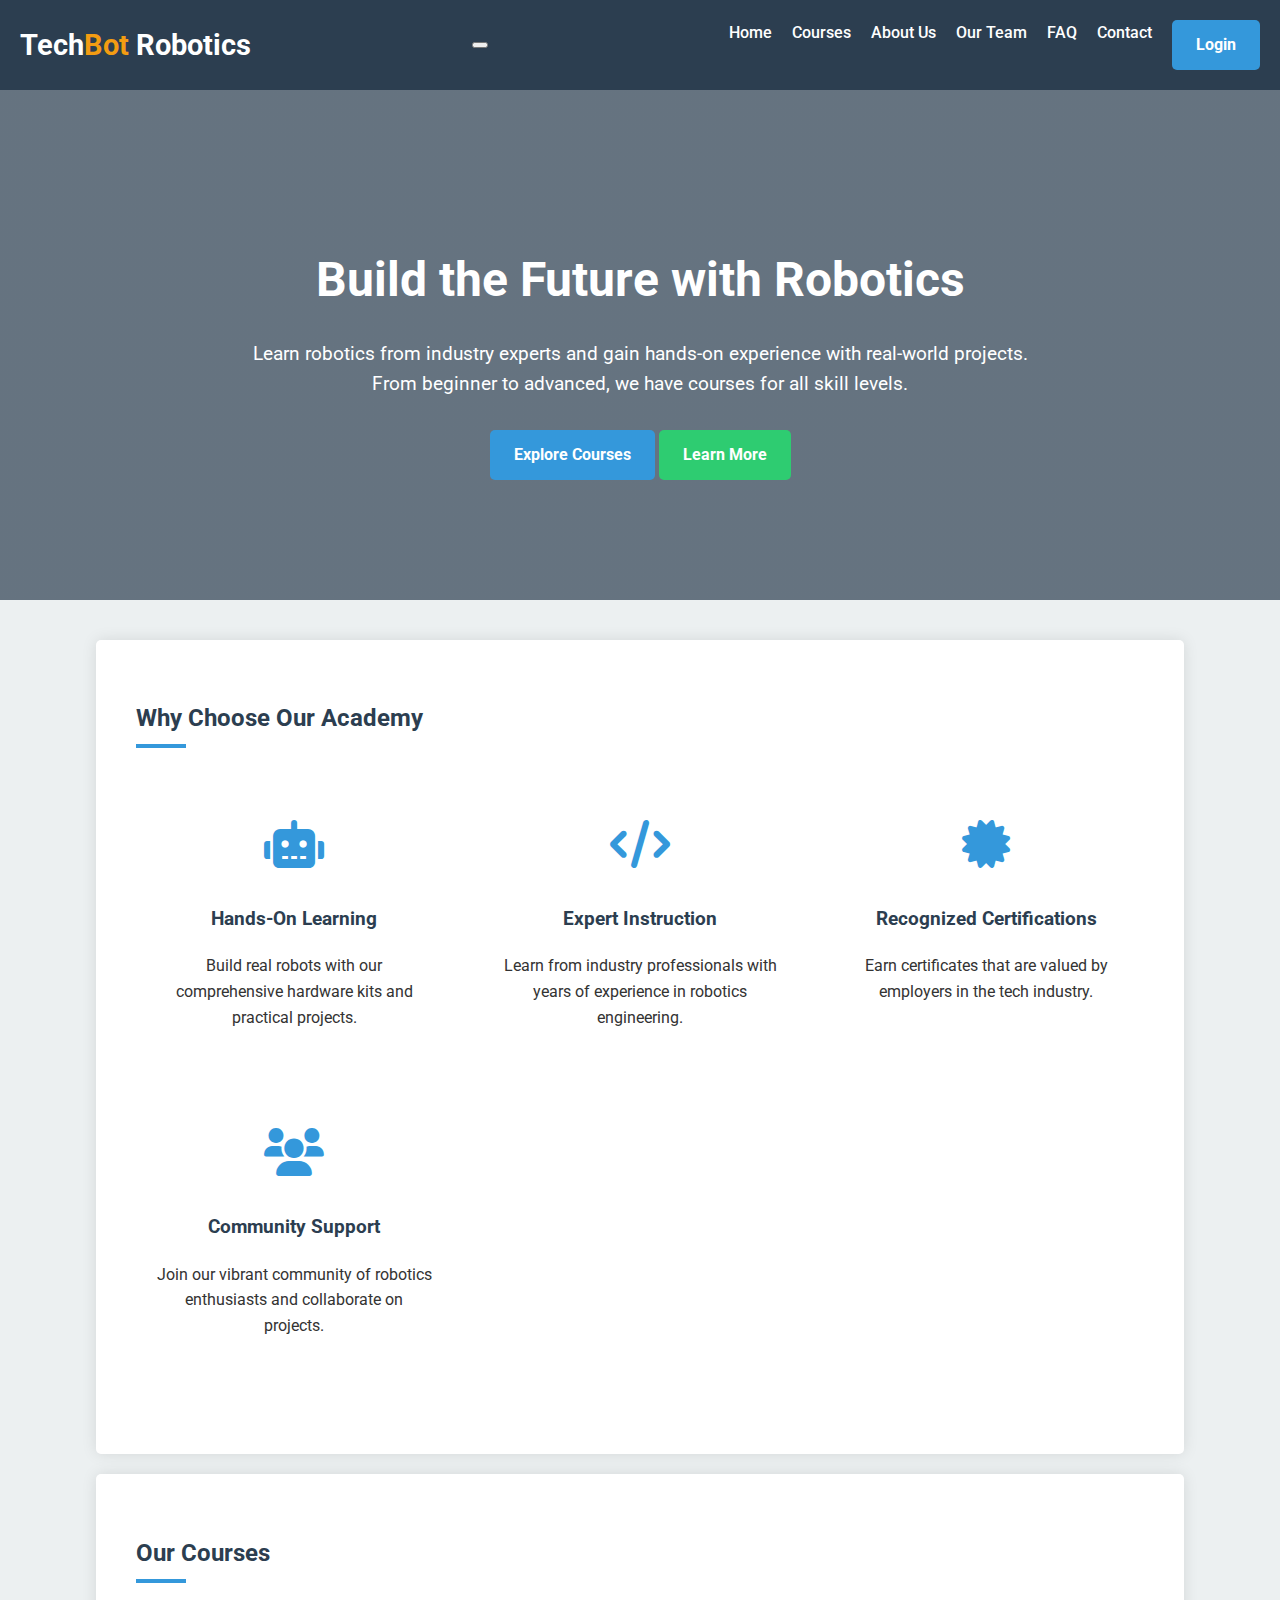
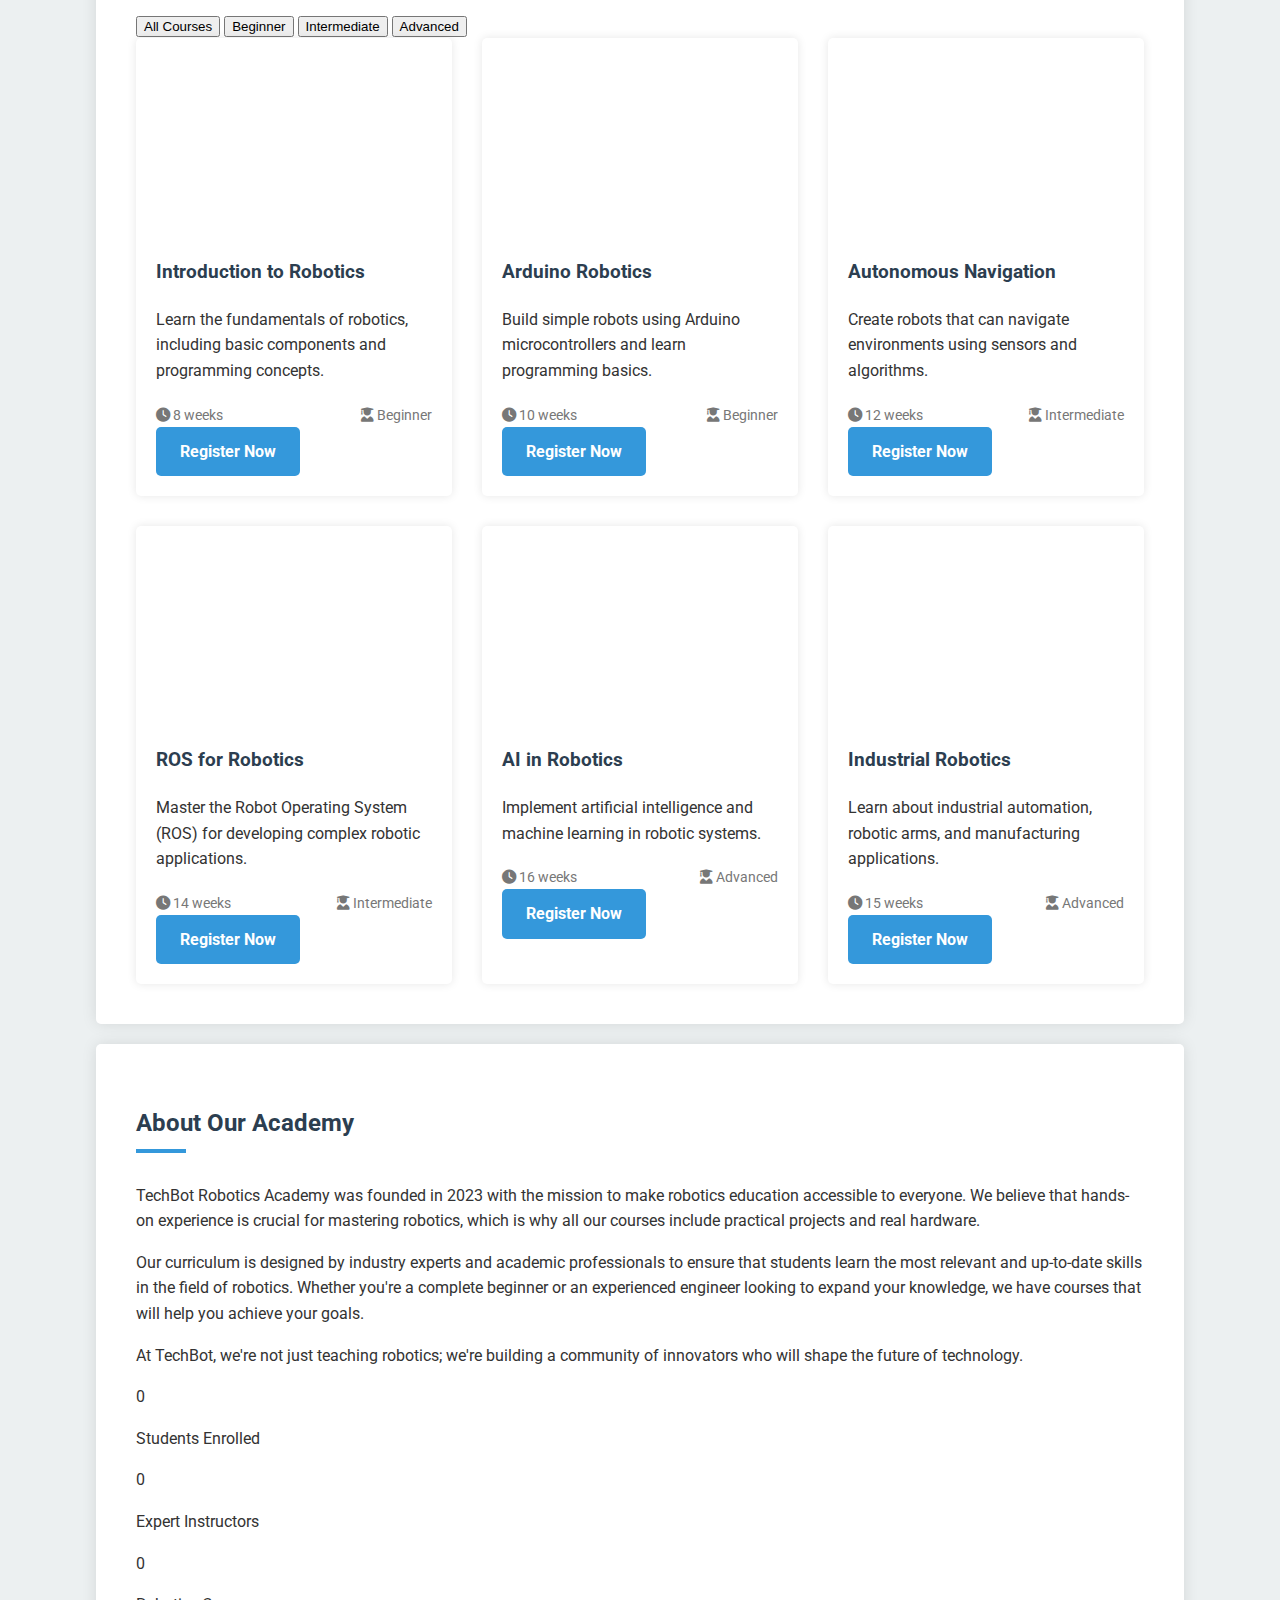
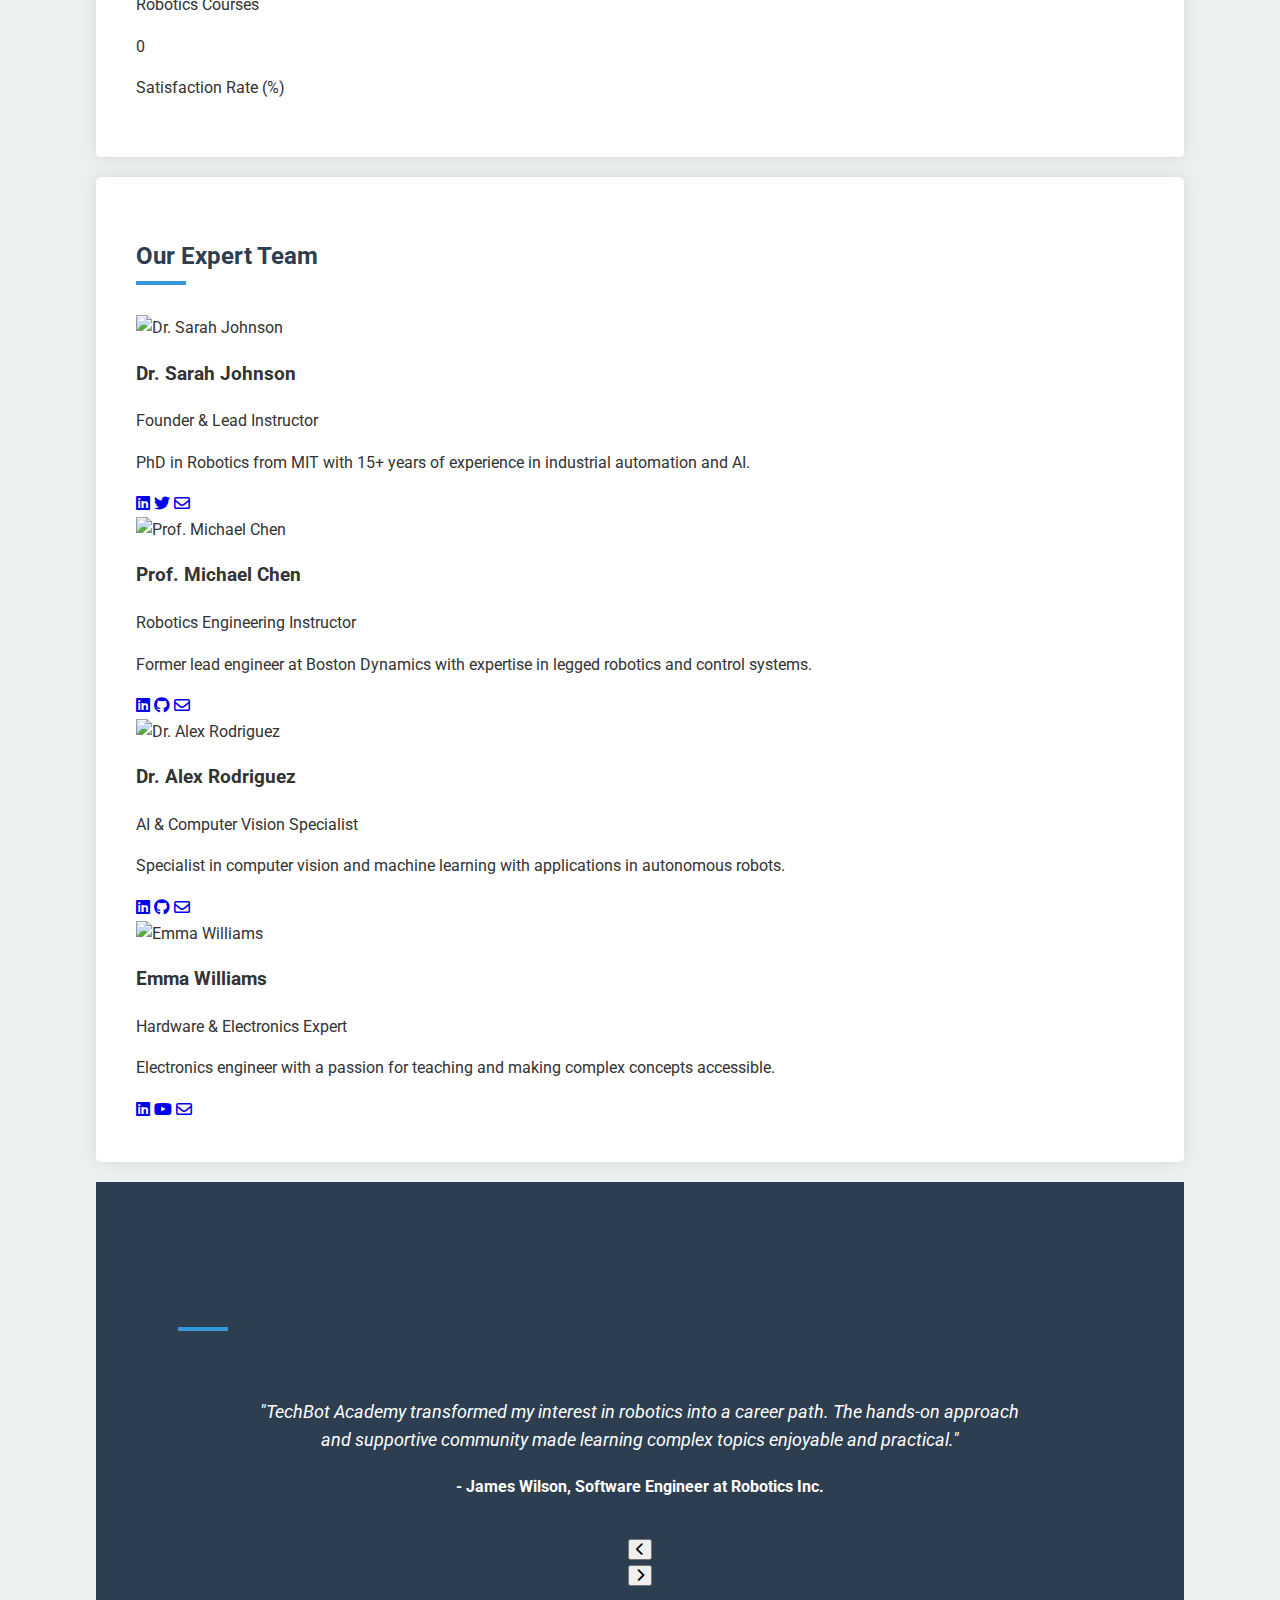
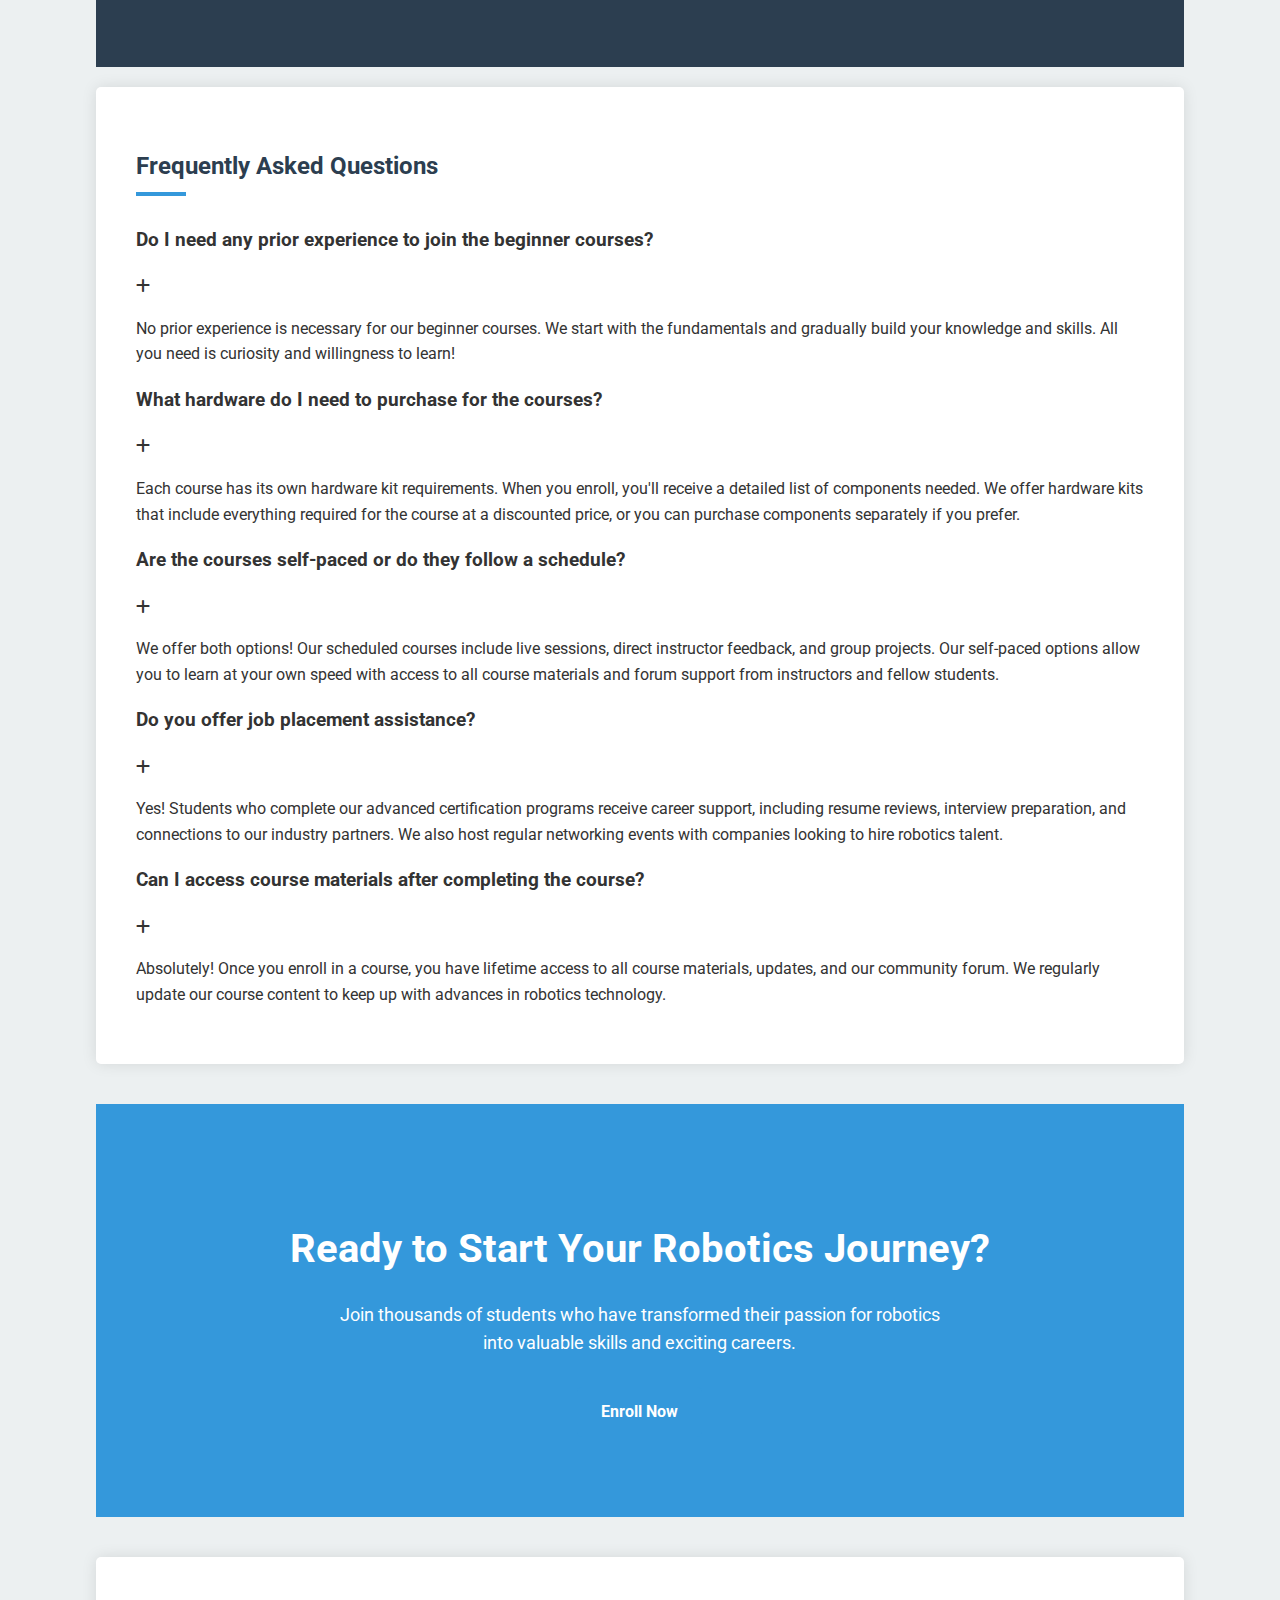
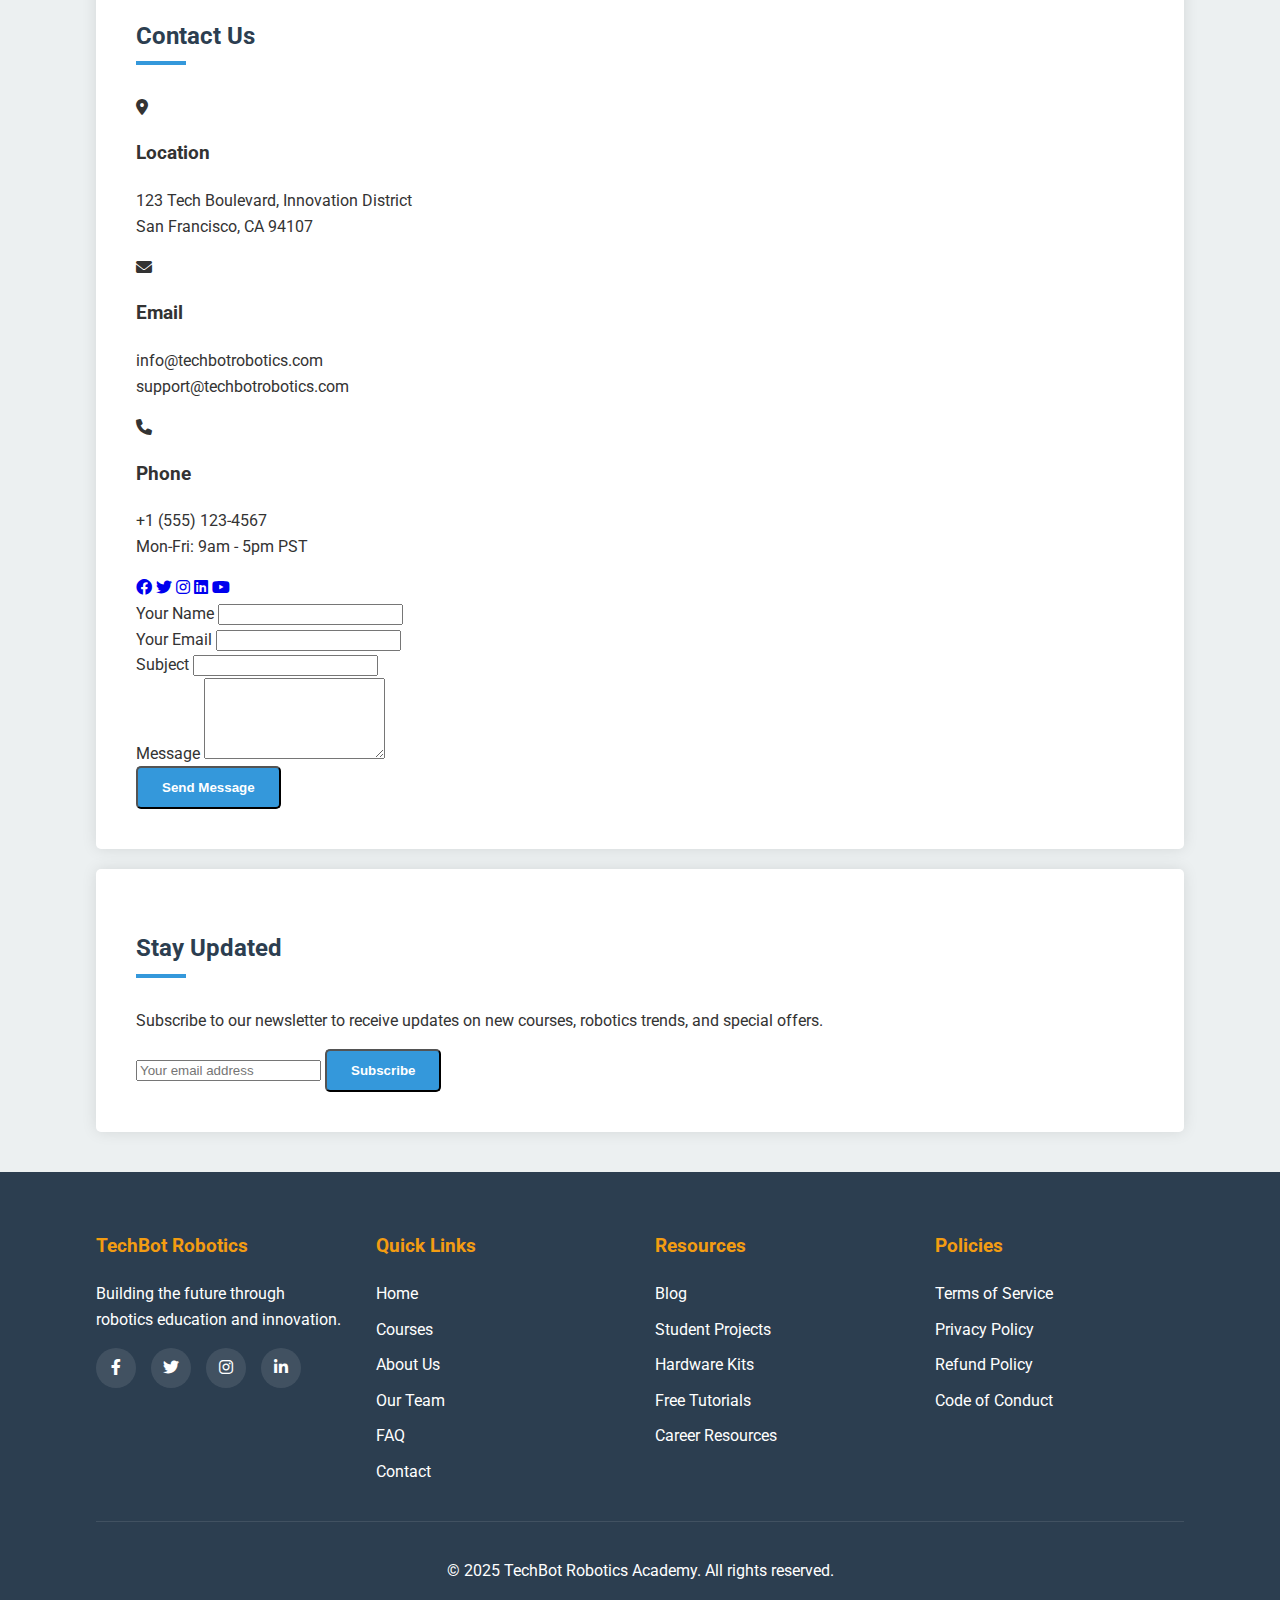
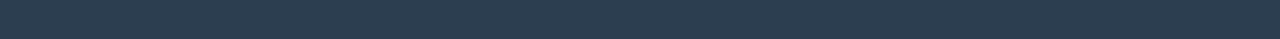
==== commit e4f98e19: "Third commit with google form" ====
--- a/index.html
+++ b/index.html
@@ -443,43 +443,16 @@
         </div>
     </footer>
 
-    <!-- Registration Modal -->
     <div id="registration-modal" class="modal">
         <div class="modal-content">
             <span class="close-modal">&times;</span>
             <h2>Register for Course</h2>
             <p>You're registering for: <span id="modal-course-name"></span></p>
-            <form id="registration-form">
-                <div class="form-group">
-                    <label for="reg-name">Full Name</label>
-                    <input type="text" id="reg-name" name="name" required>
-                </div>
-                <div class="form-group">
-                    <label for="reg-email">Email Address</label>
-                    <input type="email" id="reg-email" name="email" required>
-                </div>
-                <div class="form-group">
-                    <label for="reg-phone">Phone Number</label>
-                    <input type="tel" id="reg-phone" name="phone">
-                </div>
-                <div class="form-group">
-                    <label for="reg-experience">Experience Level</label>
-                    <select id="reg-experience" name="experience">
-                        <option value="none">No Experience</option>
-                        <option value="beginner">Beginner</option>
-                        <option value="intermediate">Intermediate</option>
-                        <option value="advanced">Advanced</option>
-                    </select>
-                </div>
-                <div class="form-group">
-                    <label for="reg-hardware">Hardware Kit Option</label>
-                    <select id="reg-hardware" name="hardware">
-                        <option value="purchase">Purchase Kit from TechBot ($149)</option>
-                        <option value="own">I'll provide my own hardware</option>
-                    </select>
-                </div>
-                <button type="submit" class="btn">Complete Registration</button>
-            </form>
+            <!-- Google Form Embedded -->
+            <iframe id="google-form-iframe" src="https://docs.google.com/forms/d/e/1FAIpQLSc3uYpjhXYbSPsxyh4KB2axkWartHOBG7wue50BOCALjjkF4g/viewform?embedded=true" 
+                width="100%" height="500" frameborder="0" marginheight="0" marginwidth="0">
+                Loading…
+            </iframe>
         </div>
     </div>
 
--- a/colour.css
+++ b/colour.css
@@ -325,6 +325,50 @@
     border-top: 1px solid rgba(255,255,255,0.1);
 }
 
+/* Modal Styles */
+.modal {
+    display: none;
+    position: fixed;
+    top: 0;
+    left: 0;
+    width: 100%;
+    height: 100%;
+    background-color: rgba(0,0,0,0.7);
+    z-index: 1000;
+    justify-content: center;
+    align-items: center;
+}
+
+.modal-content {
+    background-color: white;
+    padding: 30px;
+    border-radius: 5px;
+    width: 90%;
+    max-width: 800px;
+    max-height: 90vh;
+    overflow-y: auto;
+    position: relative;
+}
+
+.close-modal {
+    position: absolute;
+    top: 10px;
+    right: 20px;
+    font-size: 30px;
+    font-weight: bold;
+    cursor: pointer;
+    color: #999;
+}
+
+.close-modal:hover {
+    color: var(--dark-color);
+}
+
+iframe#google-form-iframe {
+    margin-top: 15px;
+    border: none;
+}
+
 /* Responsive Design */
 @media (max-width: 768px) {
     .container {
@@ -352,4 +396,9 @@
     .main-content {
         padding: 20px;
     }
+    
+    .modal-content {
+        width: 95%;
+        padding: 20px;
+    }
 }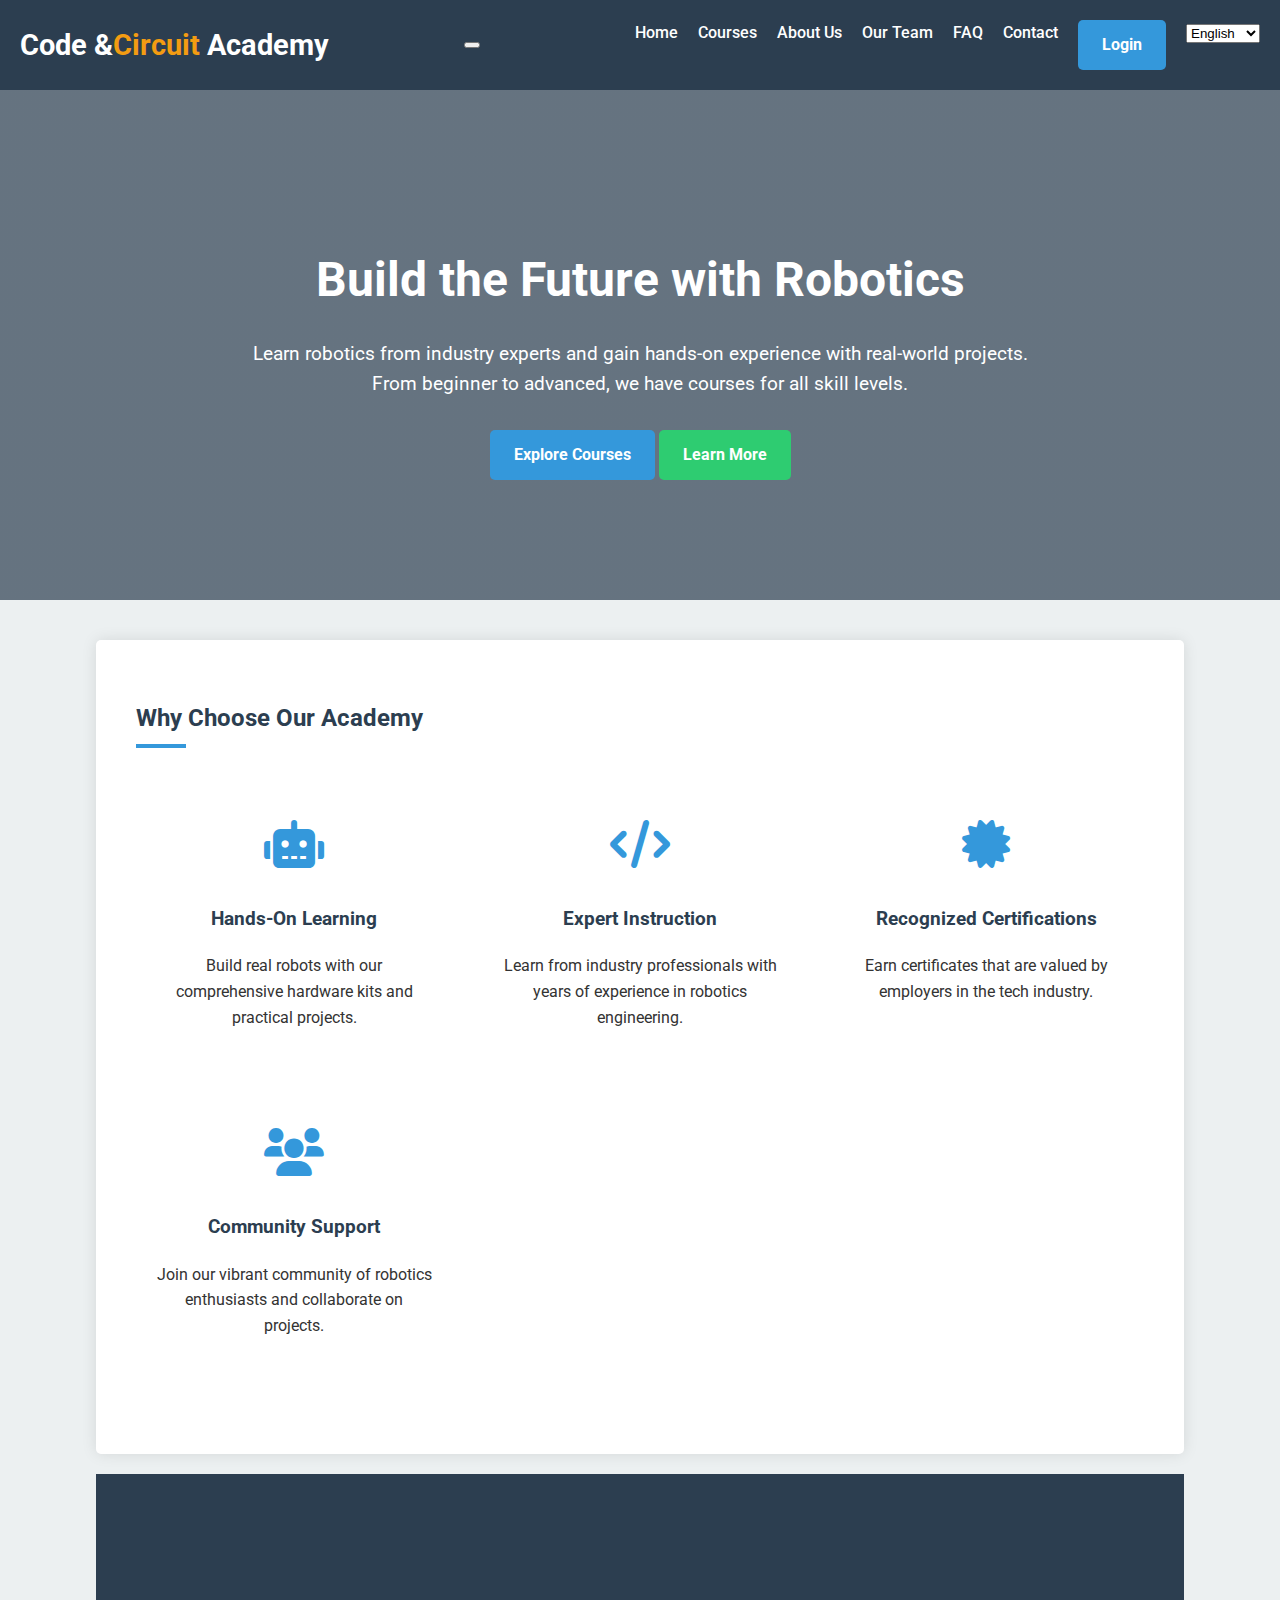
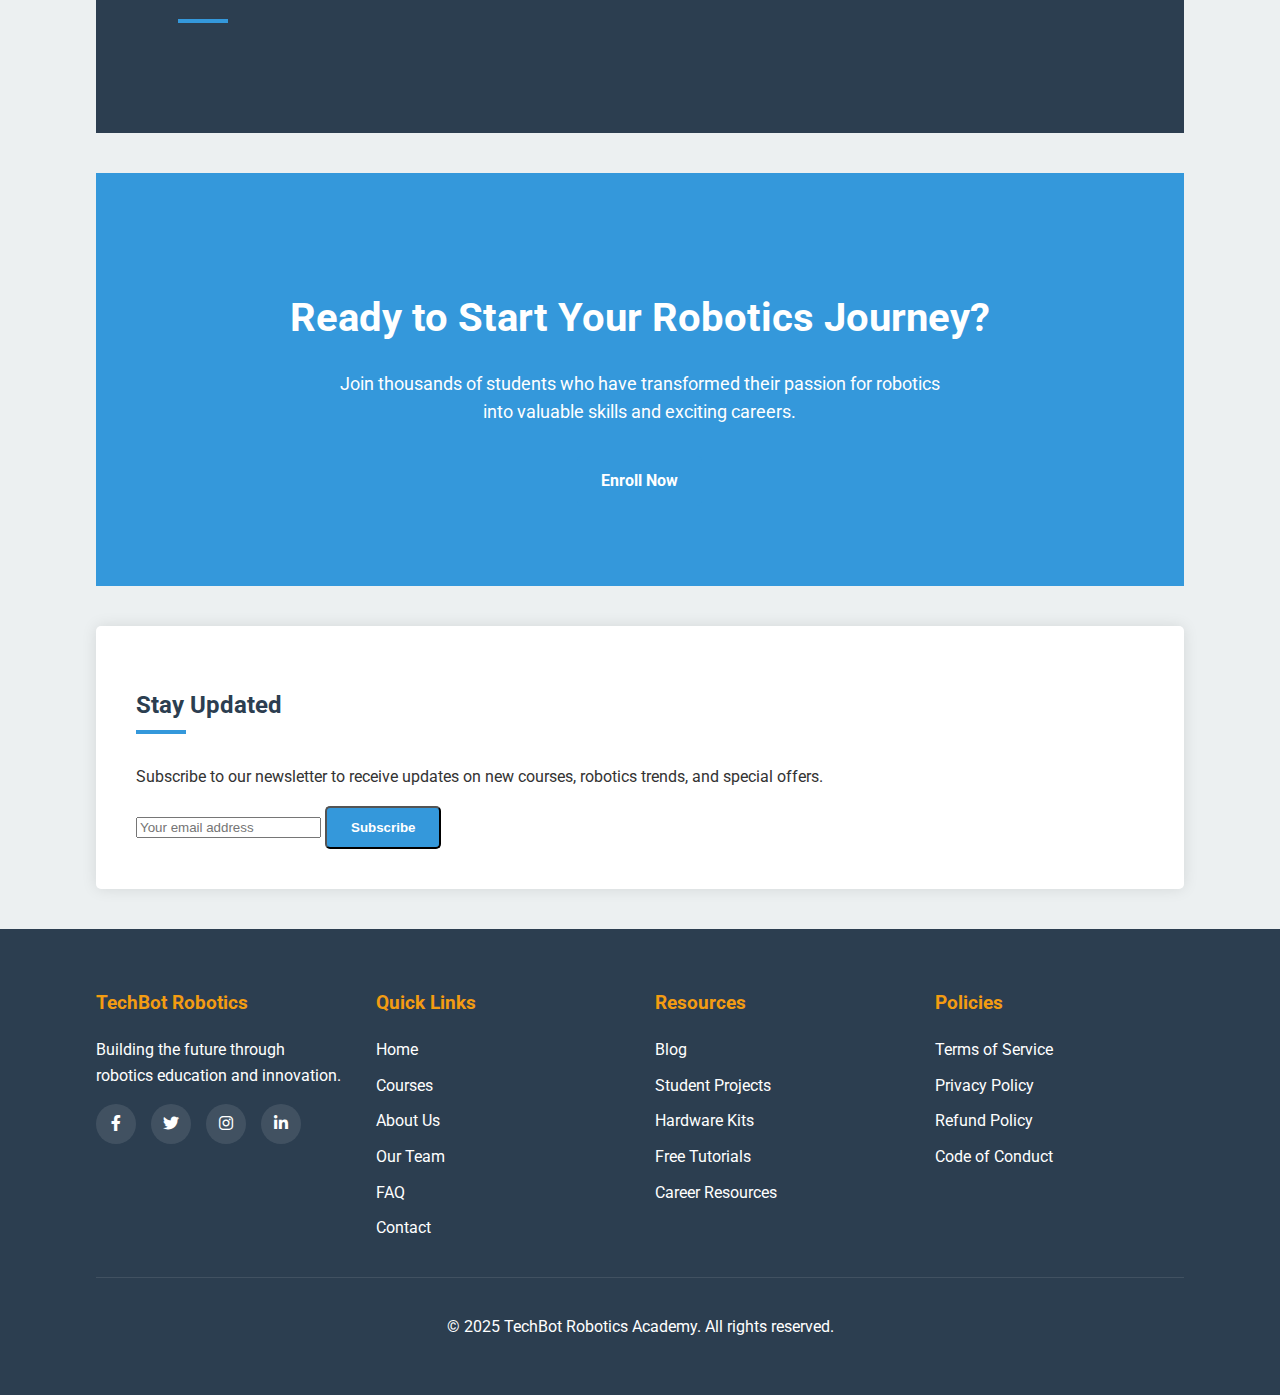
==== commit fcde7eaa: "Test" ====
--- a/index.html
+++ b/index.html
@@ -9,22 +9,31 @@
     <link rel="stylesheet" href="https://cdnjs.cloudflare.com/ajax/libs/font-awesome/6.0.0-beta3/css/all.min.css">
 </head>
 <body>
+    <!-- Header (copy from above) -->
     <header>
         <nav>
-            <a href="index.html" class="logo">Tech<span>Bot</span> Robotics</a>
+            <a href="index.html" class="logo">Code &<span>Circuit</span> Academy</a>
             <button id="mobile-nav-toggle" class="mobile-nav-toggle">
                 <span></span>
                 <span></span>
                 <span></span>
             </button>
             <ul id="main-nav">
-                <li><a href="#home">Home</a></li>
-                <li><a href="#courses">Courses</a></li>
-                <li><a href="#about">About Us</a></li>
-                <li><a href="#instructors">Our Team</a></li>
-                <li><a href="#faq">FAQ</a></li>
-                <li><a href="#contact">Contact</a></li>
-                <li><a href="#login" class="btn">Login</a></li>
+                <li><a href="index.html">Home</a></li>
+                <li><a href="courses.html">Courses</a></li>
+                <li><a href="about.html">About Us</a></li>
+                <li><a href="team.html">Our Team</a></li>
+                <li><a href="faq.html">FAQ</a></li>
+                <li><a href="contact.html">Contact</a></li>
+                <li><a href="login.html" class="btn">Login</a></li>
+                <li class="language-selector">
+                    <select id="language-select">
+                        <option value="en">English</option>
+                        <option value="es">Español</option>
+                        <option value="fr">Français</option>
+                        <option value="zh">中文</option>
+                    </select>
+                </li>
             </ul>
         </nav>
     </header>
@@ -33,8 +42,8 @@
         <div class="container">
             <h1>Build the Future with Robotics</h1>
             <p>Learn robotics from industry experts and gain hands-on experience with real-world projects. From beginner to advanced, we have courses for all skill levels.</p>
-            <a href="#courses" class="btn">Explore Courses</a>
-            <a href="#about" class="btn btn-secondary">Learn More</a>
+            <a href="courses.html" class="btn">Explore Courses</a>
+            <a href="about.html" class="btn btn-secondary">Learn More</a>
         </div>
     </section>
     
@@ -72,245 +81,15 @@
                 </div>
             </div>
         </section>
-        
-        <section id="courses" class="main-content">
-            <h2 class="section-title">Our Courses</h2>
-            <div class="filter-buttons">
-                <button class="filter-btn active" data-filter="all">All Courses</button>
-                <button class="filter-btn" data-filter="beginner">Beginner</button>
-                <button class="filter-btn" data-filter="intermediate">Intermediate</button>
-                <button class="filter-btn" data-filter="advanced">Advanced</button>
-            </div>
-            <div class="courses-grid">
-                <div class="course-card beginner">
-                    <div class="course-image" style="background-image: url('images/course-intro.jpg');"></div>
-                    <div class="course-content">
-                        <h3 class="course-title">Introduction to Robotics</h3>
-                        <p class="course-description">Learn the fundamentals of robotics, including basic components and programming concepts.</p>
-                        <div class="course-meta">
-                            <span><i class="fas fa-clock"></i> 8 weeks</span>
-                            <span><i class="fas fa-user-graduate"></i> Beginner</span>
-                        </div>
-                        <a href="#" class="btn register-btn" data-course="Introduction to Robotics">Register Now</a>
-                    </div>
-                </div>
-                <div class="course-card beginner">
-                    <div class="course-image" style="background-image: url('images/course-arduino.jpg');"></div>
-                    <div class="course-content">
-                        <h3 class="course-title">Arduino Robotics</h3>
-                        <p class="course-description">Build simple robots using Arduino microcontrollers and learn programming basics.</p>
-                        <div class="course-meta">
-                            <span><i class="fas fa-clock"></i> 10 weeks</span>
-                            <span><i class="fas fa-user-graduate"></i> Beginner</span>
-                        </div>
-                        <a href="#" class="btn register-btn" data-course="Arduino Robotics">Register Now</a>
-                    </div>
-                </div>
-                <div class="course-card intermediate">
-                    <div class="course-image" style="background-image: url('images/course-autonomous.jpg');"></div>
-                    <div class="course-content">
-                        <h3 class="course-title">Autonomous Navigation</h3>
-                        <p class="course-description">Create robots that can navigate environments using sensors and algorithms.</p>
-                        <div class="course-meta">
-                            <span><i class="fas fa-clock"></i> 12 weeks</span>
-                            <span><i class="fas fa-user-graduate"></i> Intermediate</span>
-                        </div>
-                        <a href="#" class="btn register-btn" data-course="Autonomous Navigation">Register Now</a>
-                    </div>
-                </div>
-                <div class="course-card intermediate">
-                    <div class="course-image" style="background-image: url('images/course-ros.jpg');"></div>
-                    <div class="course-content">
-                        <h3 class="course-title">ROS for Robotics</h3>
-                        <p class="course-description">Master the Robot Operating System (ROS) for developing complex robotic applications.</p>
-                        <div class="course-meta">
-                            <span><i class="fas fa-clock"></i> 14 weeks</span>
-                            <span><i class="fas fa-user-graduate"></i> Intermediate</span>
-                        </div>
-                        <a href="#" class="btn register-btn" data-course="ROS for Robotics">Register Now</a>
-                    </div>
-                </div>
-                <div class="course-card advanced">
-                    <div class="course-image" style="background-image: url('images/course-ai.jpg');"></div>
-                    <div class="course-content">
-                        <h3 class="course-title">AI in Robotics</h3>
-                        <p class="course-description">Implement artificial intelligence and machine learning in robotic systems.</p>
-                        <div class="course-meta">
-                            <span><i class="fas fa-clock"></i> 16 weeks</span>
-                            <span><i class="fas fa-user-graduate"></i> Advanced</span>
-                        </div>
-                        <a href="#" class="btn register-btn" data-course="AI in Robotics">Register Now</a>
-                    </div>
-                </div>
-                <div class="course-card advanced">
-                    <div class="course-image" style="background-image: url('images/course-industrial.jpg');"></div>
-                    <div class="course-content">
-                        <h3 class="course-title">Industrial Robotics</h3>
-                        <p class="course-description">Learn about industrial automation, robotic arms, and manufacturing applications.</p>
-                        <div class="course-meta">
-                            <span><i class="fas fa-clock"></i> 15 weeks</span>
-                            <span><i class="fas fa-user-graduate"></i> Advanced</span>
-                        </div>
-                        <a href="#" class="btn register-btn" data-course="Industrial Robotics">Register Now</a>
-                    </div>
-                </div>
-            </div>
-        </section>
-        
-        <section id="about" class="main-content">
-            <h2 class="section-title">About Our Academy</h2>
-            <div class="about-content">
-                <div class="about-text">
-                    <p>TechBot Robotics Academy was founded in 2023 with the mission to make robotics education accessible to everyone. We believe that hands-on experience is crucial for mastering robotics, which is why all our courses include practical projects and real hardware.</p>
-                    <p>Our curriculum is designed by industry experts and academic professionals to ensure that students learn the most relevant and up-to-date skills in the field of robotics. Whether you're a complete beginner or an experienced engineer looking to expand your knowledge, we have courses that will help you achieve your goals.</p>
-                    <p>At TechBot, we're not just teaching robotics; we're building a community of innovators who will shape the future of technology.</p>
-                </div>
-                <div class="about-stats">
-                    <div class="stat-item">
-                        <span class="counter" data-target="1500">0</span>
-                        <p>Students Enrolled</p>
-                    </div>
-                    <div class="stat-item">
-                        <span class="counter" data-target="12">0</span>
-                        <p>Expert Instructors</p>
-                    </div>
-                    <div class="stat-item">
-                        <span class="counter" data-target="25">0</span>
-                        <p>Robotics Courses</p>
-                    </div>
-                    <div class="stat-item">
-                        <span class="counter" data-target="98">0</span>
-                        <p>Satisfaction Rate (%)</p>
-                    </div>
-                </div>
-            </div>
-        </section>
-        
-        <section id="instructors" class="main-content">
-            <h2 class="section-title">Our Expert Team</h2>
-            <div class="instructor-grid">
-                <div class="instructor-card">
-                    <img src="images/instructor-1.jpg" alt="Dr. Sarah Johnson" class="lazy" data-src="images/instructor-1.jpg">
-                    <h3>Dr. Sarah Johnson</h3>
-                    <p class="instructor-title">Founder & Lead Instructor</p>
-                    <p class="instructor-bio">PhD in Robotics from MIT with 15+ years of experience in industrial automation and AI.</p>
-                    <div class="instructor-social">
-                        <a href="#"><i class="fab fa-linkedin"></i></a>
-                        <a href="#"><i class="fab fa-twitter"></i></a>
-                        <a href="#"><i class="far fa-envelope"></i></a>
-                    </div>
-                </div>
-                <div class="instructor-card">
-                    <img src="images/instructor-2.jpg" alt="Prof. Michael Chen" class="lazy" data-src="images/instructor-2.jpg">
-                    <h3>Prof. Michael Chen</h3>
-                    <p class="instructor-title">Robotics Engineering Instructor</p>
-                    <p class="instructor-bio">Former lead engineer at Boston Dynamics with expertise in legged robotics and control systems.</p>
-                    <div class="instructor-social">
-                        <a href="#"><i class="fab fa-linkedin"></i></a>
-                        <a href="#"><i class="fab fa-github"></i></a>
-                        <a href="#"><i class="far fa-envelope"></i></a>
-                    </div>
-                </div>
-                <div class="instructor-card">
-                    <img src="images/instructor-3.jpg" alt="Dr. Alex Rodriguez" class="lazy" data-src="images/instructor-3.jpg">
-                    <h3>Dr. Alex Rodriguez</h3>
-                    <p class="instructor-title">AI & Computer Vision Specialist</p>
-                    <p class="instructor-bio">Specialist in computer vision and machine learning with applications in autonomous robots.</p>
-                    <div class="instructor-social">
-                        <a href="#"><i class="fab fa-linkedin"></i></a>
-                        <a href="#"><i class="fab fa-github"></i></a>
-                        <a href="#"><i class="far fa-envelope"></i></a>
-                    </div>
-                </div>
-                <div class="instructor-card">
-                    <img src="images/instructor-4.jpg" alt="Emma Williams" class="lazy" data-src="images/instructor-4.jpg">
-                    <h3>Emma Williams</h3>
-                    <p class="instructor-title">Hardware & Electronics Expert</p>
-                    <p class="instructor-bio">Electronics engineer with a passion for teaching and making complex concepts accessible.</p>
-                    <div class="instructor-social">
-                        <a href="#"><i class="fab fa-linkedin"></i></a>
-                        <a href="#"><i class="fab fa-youtube"></i></a>
-                        <a href="#"><i class="far fa-envelope"></i></a>
-                    </div>
-                </div>
-            </div>
-        </section>
 
         <section id="testimonials" class="testimonials">
             <div class="container">
                 <h2 class="section-title">What Our Students Say</h2>
                 <div class="testimonial-container">
-                    <div class="testimonial">
-                        <p class="testimonial-text">"TechBot Academy transformed my interest in robotics into a career path. The hands-on approach and supportive community made learning complex topics enjoyable and practical."</p>
-                        <p class="testimonial-author">- James Wilson, Software Engineer at Robotics Inc.</p>
-                    </div>
-                    <div class="testimonial">
-                        <p class="testimonial-text">"As someone with no prior experience in robotics, I was worried about keeping up. The beginner courses were perfectly paced, and the instructors were always available to help when I got stuck."</p>
-                        <p class="testimonial-author">- Maya Patel, Hobbyist</p>
-                    </div>
-                    <div class="testimonial">
-                        <p class="testimonial-text">"The advanced AI in Robotics course gave me exactly what I needed to level up my career. Within months of completing the course, I landed a job at a leading robotics firm."</p>
-                        <p class="testimonial-author">- David Kim, Robotics Engineer</p>
-                    </div>
+                    <!-- Testimonial content -->
+                    <!-- ... testimonial items ... -->
                     <div class="testimonial-controls">
-                        <button class="testimonial-prev"><i class="fas fa-chevron-left"></i></button>
-                        <div class="testimonial-dots">
-                            <span class="testimonial-dot active"></span>
-                            <span class="testimonial-dot"></span>
-                            <span class="testimonial-dot"></span>
-                        </div>
-                        <button class="testimonial-next"><i class="fas fa-chevron-right"></i></button>
-                    </div>
-                </div>
-            </div>
-        </section>
-
-        <section id="faq" class="main-content">
-            <h2 class="section-title">Frequently Asked Questions</h2>
-            <div class="faq-container">
-                <div class="faq-item">
-                    <div class="faq-question">
-                        <h3>Do I need any prior experience to join the beginner courses?</h3>
-                        <span class="faq-icon"><i class="fas fa-plus"></i></span>
-                    </div>
-                    <div class="faq-answer">
-                        <p>No prior experience is necessary for our beginner courses. We start with the fundamentals and gradually build your knowledge and skills. All you need is curiosity and willingness to learn!</p>
-                    </div>
-                </div>
-                <div class="faq-item">
-                    <div class="faq-question">
-                        <h3>What hardware do I need to purchase for the courses?</h3>
-                        <span class="faq-icon"><i class="fas fa-plus"></i></span>
-                    </div>
-                    <div class="faq-answer">
-                        <p>Each course has its own hardware kit requirements. When you enroll, you'll receive a detailed list of components needed. We offer hardware kits that include everything required for the course at a discounted price, or you can purchase components separately if you prefer.</p>
-                    </div>
-                </div>
-                <div class="faq-item">
-                    <div class="faq-question">
-                        <h3>Are the courses self-paced or do they follow a schedule?</h3>
-                        <span class="faq-icon"><i class="fas fa-plus"></i></span>
-                    </div>
-                    <div class="faq-answer">
-                        <p>We offer both options! Our scheduled courses include live sessions, direct instructor feedback, and group projects. Our self-paced options allow you to learn at your own speed with access to all course materials and forum support from instructors and fellow students.</p>
-                    </div>
-                </div>
-                <div class="faq-item">
-                    <div class="faq-question">
-                        <h3>Do you offer job placement assistance?</h3>
-                        <span class="faq-icon"><i class="fas fa-plus"></i></span>
-                    </div>
-                    <div class="faq-answer">
-                        <p>Yes! Students who complete our advanced certification programs receive career support, including resume reviews, interview preparation, and connections to our industry partners. We also host regular networking events with companies looking to hire robotics talent.</p>
-                    </div>
-                </div>
-                <div class="faq-item">
-                    <div class="faq-question">
-                        <h3>Can I access course materials after completing the course?</h3>
-                        <span class="faq-icon"><i class="fas fa-plus"></i></span>
-                    </div>
-                    <div class="faq-answer">
-                        <p>Absolutely! Once you enroll in a course, you have lifetime access to all course materials, updates, and our community forum. We regularly update our course content to keep up with advances in robotics technology.</p>
+                        <!-- Controls -->
                     </div>
                 </div>
             </div>
@@ -320,64 +99,7 @@
             <div class="container">
                 <h2>Ready to Start Your Robotics Journey?</h2>
                 <p>Join thousands of students who have transformed their passion for robotics into valuable skills and exciting careers.</p>
-                <a href="#courses" class="btn">Enroll Now</a>
-            </div>
-        </section>
-
-        <section id="contact" class="main-content">
-            <h2 class="section-title">Contact Us</h2>
-            <div class="contact-container">
-                <div class="contact-info">
-                    <div class="contact-item">
-                        <i class="fas fa-map-marker-alt"></i>
-                        <div>
-                            <h3>Location</h3>
-                            <p>123 Tech Boulevard, Innovation District<br>San Francisco, CA 94107</p>
-                        </div>
-                    </div>
-                    <div class="contact-item">
-                        <i class="fas fa-envelope"></i>
-                        <div>
-                            <h3>Email</h3>
-                            <p>info@techbotrobotics.com<br>support@techbotrobotics.com</p>
-                        </div>
-                    </div>
-                    <div class="contact-item">
-                        <i class="fas fa-phone"></i>
-                        <div>
-                            <h3>Phone</h3>
-                            <p>+1 (555) 123-4567<br>Mon-Fri: 9am - 5pm PST</p>
-                        </div>
-                    </div>
-                    <div class="social-links">
-                        <a href="#"><i class="fab fa-facebook"></i></a>
-                        <a href="#"><i class="fab fa-twitter"></i></a>
-                        <a href="#"><i class="fab fa-instagram"></i></a>
-                        <a href="#"><i class="fab fa-linkedin"></i></a>
-                        <a href="#"><i class="fab fa-youtube"></i></a>
-                    </div>
-                </div>
-                <div class="contact-form">
-                    <form id="contact-form">
-                        <div class="form-group">
-                            <label for="name">Your Name</label>
-                            <input type="text" id="name" name="name" required>
-                        </div>
-                        <div class="form-group">
-                            <label for="email">Your Email</label>
-                            <input type="email" id="email" name="email" required>
-                        </div>
-                        <div class="form-group">
-                            <label for="subject">Subject</label>
-                            <input type="text" id="subject" name="subject" required>
-                        </div>
-                        <div class="form-group">
-                            <label for="message">Message</label>
-                            <textarea id="message" name="message" rows="5" required></textarea>
-                        </div>
-                        <button type="submit" class="btn">Send Message</button>
-                    </form>
-                </div>
+                <a href="courses.html" class="btn">Enroll Now</a>
             </div>
         </section>
 
@@ -393,6 +115,7 @@
         </section>
     </div>
 
+    <!-- Footer (copy from above) -->
     <footer>
         <div class="container">
             <div class="footer-container">
@@ -409,31 +132,31 @@
                 <div class="footer-section">
                     <h3>Quick Links</h3>
                     <ul>
-                        <li><a href="#home">Home</a></li>
-                        <li><a href="#courses">Courses</a></li>
-                        <li><a href="#about">About Us</a></li>
-                        <li><a href="#instructors">Our Team</a></li>
-                        <li><a href="#faq">FAQ</a></li>
-                        <li><a href="#contact">Contact</a></li>
+                        <li><a href="index.html">Home</a></li>
+                        <li><a href="courses.html">Courses</a></li>
+                        <li><a href="about.html">About Us</a></li>
+                        <li><a href="team.html">Our Team</a></li>
+                        <li><a href="faq.html">FAQ</a></li>
+                        <li><a href="contact.html">Contact</a></li>
                     </ul>
                 </div>
                 <div class="footer-section">
                     <h3>Resources</h3>
                     <ul>
-                        <li><a href="#">Blog</a></li>
-                        <li><a href="#">Student Projects</a></li>
-                        <li><a href="#">Hardware Kits</a></li>
-                        <li><a href="#">Free Tutorials</a></li>
-                        <li><a href="#">Career Resources</a></li>
+                        <li><a href="blog.html">Blog</a></li>
+                        <li><a href="projects.html">Student Projects</a></li>
+                        <li><a href="hardware.html">Hardware Kits</a></li>
+                        <li><a href="tutorials.html">Free Tutorials</a></li>
+                        <li><a href="careers.html">Career Resources</a></li>
                     </ul>
                 </div>
                 <div class="footer-section">
                     <h3>Policies</h3>
                     <ul>
-                        <li><a href="#">Terms of Service</a></li>
-                        <li><a href="#">Privacy Policy</a></li>
-                        <li><a href="#">Refund Policy</a></li>
-                        <li><a href="#">Code of Conduct</a></li>
+                        <li><a href="terms.html">Terms of Service</a></li>
+                        <li><a href="privacy.html">Privacy Policy</a></li>
+                        <li><a href="refund.html">Refund Policy</a></li>
+                        <li><a href="conduct.html">Code of Conduct</a></li>
                     </ul>
                 </div>
             </div>
@@ -443,19 +166,7 @@
         </div>
     </footer>
 
-    <div id="registration-modal" class="modal">
-        <div class="modal-content">
-            <span class="close-modal">&times;</span>
-            <h2>Register for Course</h2>
-            <p>You're registering for: <span id="modal-course-name"></span></p>
-            <!-- Google Form Embedded -->
-            <iframe id="google-form-iframe" src="https://docs.google.com/forms/d/e/1FAIpQLSc3uYpjhXYbSPsxyh4KB2axkWartHOBG7wue50BOCALjjkF4g/viewform?embedded=true" 
-                width="100%" height="500" frameborder="0" marginheight="0" marginwidth="0">
-                Loading…
-            </iframe>
-        </div>
-    </div>
-
     <script src="script.js"></script>
+    <script src="language.js"></script>
 </body>
 </html>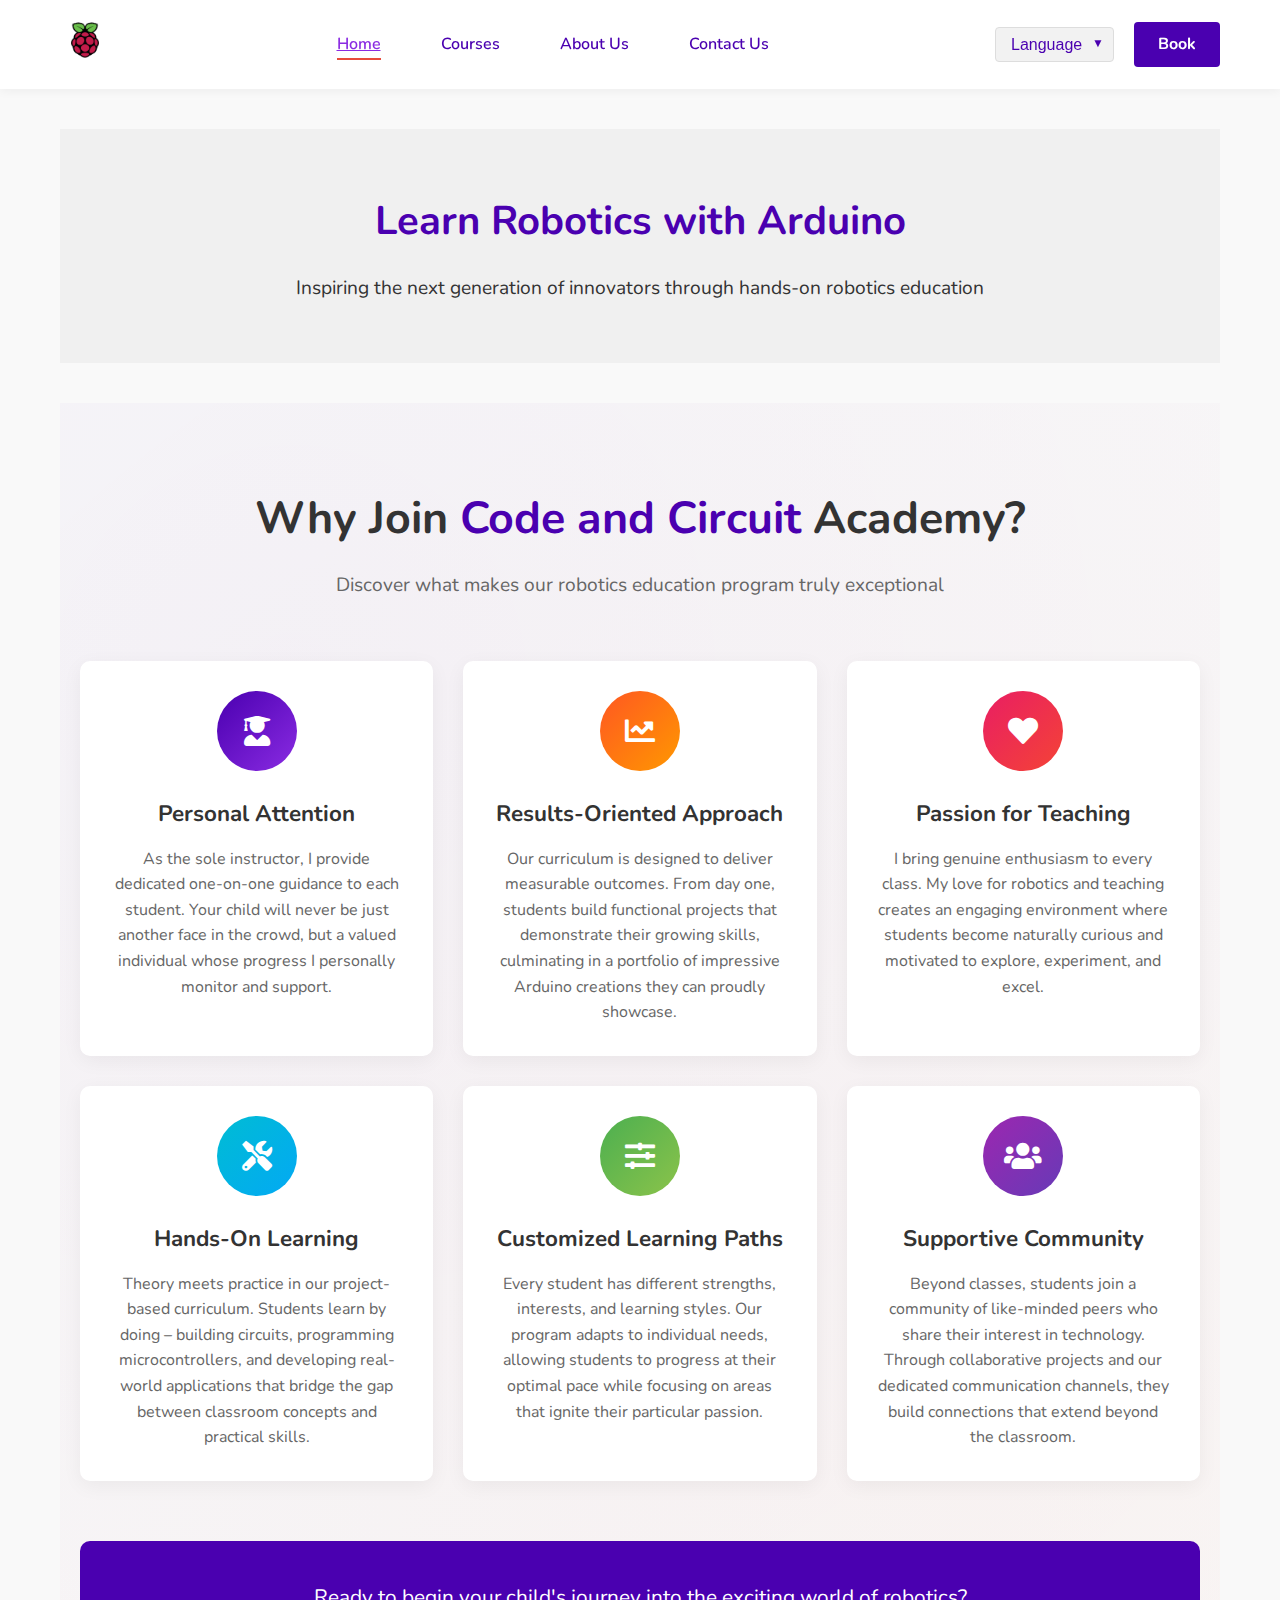
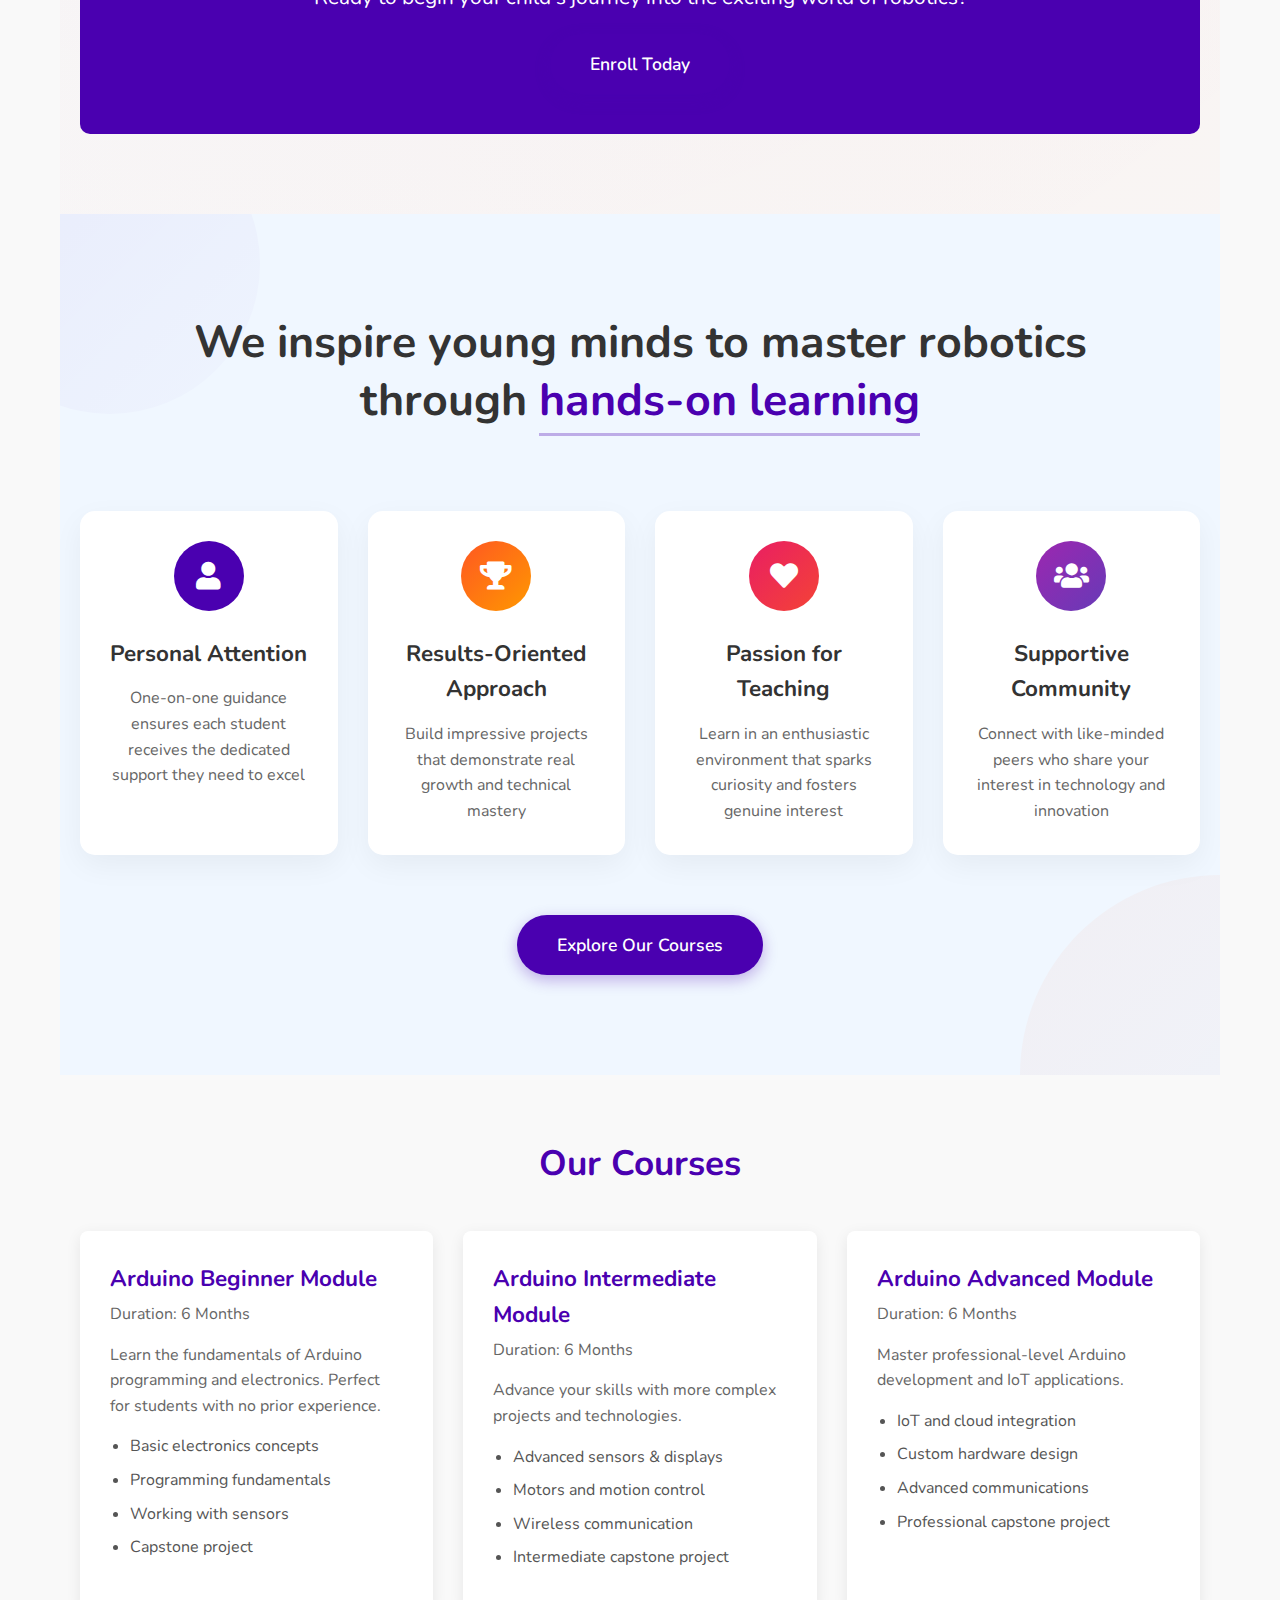
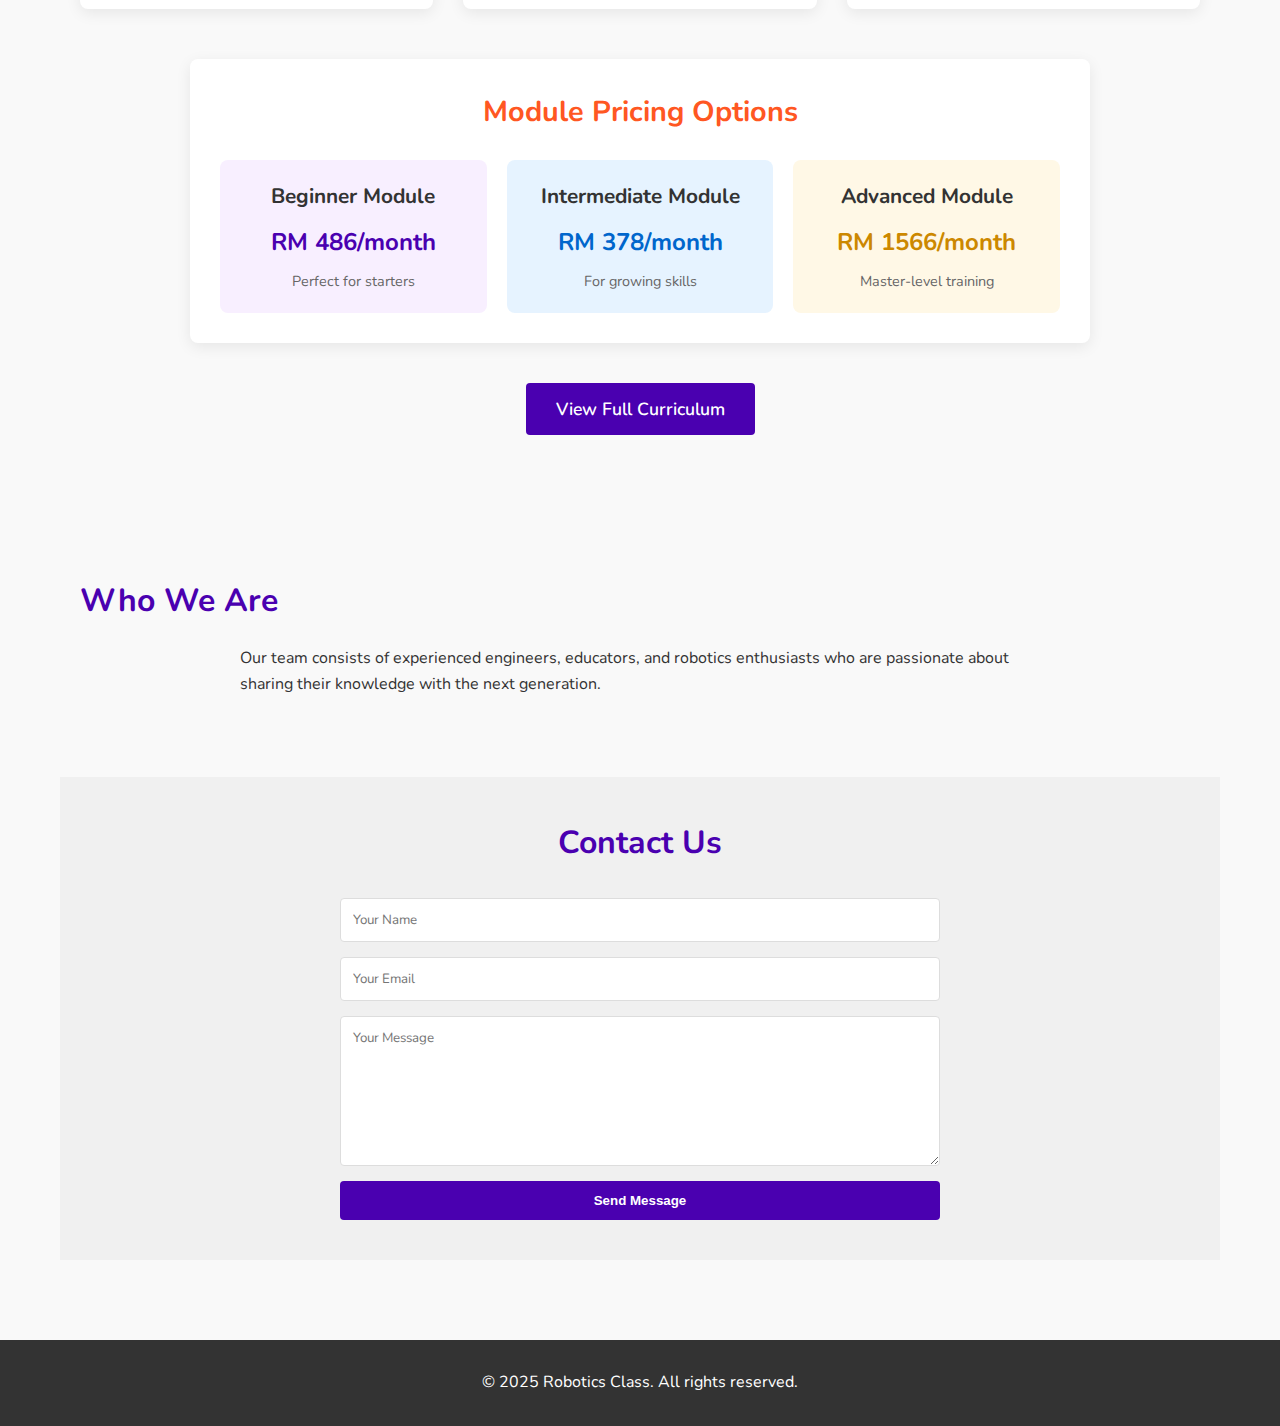
==== commit d23906b5: "Your commit message here" ====
--- a/index.html
+++ b/index.html
@@ -3,170 +3,329 @@
 <head>
     <meta charset="UTF-8">
     <meta name="viewport" content="width=device-width, initial-scale=1.0">
-    <title>TechBot Robotics Academy</title>
-    <link rel="stylesheet" href="colour.css">
-    <link href="https://fonts.googleapis.com/css2?family=Roboto:wght@300;400;500;700&display=swap" rel="stylesheet">
-    <link rel="stylesheet" href="https://cdnjs.cloudflare.com/ajax/libs/font-awesome/6.0.0-beta3/css/all.min.css">
+    <title>Robotics Class</title>
+    <link rel="stylesheet" href="css\styles.css ">
+    <link rel="stylesheet" href="css\alternative-why-join-css.css">
+    <link rel="stylesheet" href="css\googleform.css">
+    <link href="https://fonts.googleapis.com/css2?family=Nunito:wght@400;500;600;700&display=swap" rel="stylesheet">
+    <link rel="stylesheet" href="https://cdnjs.cloudflare.com/ajax/libs/font-awesome/5.15.4/css/all.min.css">
+    
+    <!-- JavaScript is now loaded at the end of the body for better performance -->
 </head>
 <body>
-    <!-- Header (copy from above) -->
-    <header>
-        <nav>
-            <a href="index.html" class="logo">Code &<span>Circuit</span> Academy</a>
-            <button id="mobile-nav-toggle" class="mobile-nav-toggle">
+    <header class="header">
+        <div class="container">
+            <div class="logo">
+                <a href="/">
+                    <img src="Images/raspberry-pi-logo.png" alt="Code and Circuit Academy">
+                </a>
+            </div>
+            
+            <nav class="main-nav">
+                <ul>
+                    <li><a href="index.html" class="active">Home</a></li>
+                    <li><a href="courses.html">Courses</a></li>
+                    <li><a href="index.html">About Us</a></li>
+                    <li><a href="index.html">Contact Us</a></li>
+                </ul>
+            </nav>
+            
+            <div class="nav-right">
+                <div class="language-dropdown">
+                    <select>
+                        <option value="">Language</option>
+                        <option value="en">English</option>
+                        <option value="bm">Malay</option>
+                        <option value="ta">தமிழஂ</option>
+                    </select>
+                </div>
+                <a href="#" class="book-button">Book</a>
+            </div>
+            
+            <!-- Mobile menu toggle button -->
+            <div class="mobile-menu-toggle">
                 <span></span>
                 <span></span>
                 <span></span>
-            </button>
-            <ul id="main-nav">
-                <li><a href="index.html">Home</a></li>
-                <li><a href="courses.html">Courses</a></li>
-                <li><a href="about.html">About Us</a></li>
-                <li><a href="team.html">Our Team</a></li>
-                <li><a href="faq.html">FAQ</a></li>
-                <li><a href="contact.html">Contact</a></li>
-                <li><a href="login.html" class="btn">Login</a></li>
-                <li class="language-selector">
-                    <select id="language-select">
-                        <option value="en">English</option>
-                        <option value="es">Español</option>
-                        <option value="fr">Français</option>
-                        <option value="zh">中文</option>
-                    </select>
-                </li>
-            </ul>
-        </nav>
+            </div>
+        </div>
     </header>
+
+    <!-- Main content sections go here -->
+    <main>
+        <div class="container">
+            <!-- Hero Section -->
+            <section class="hero">
+                <h1>Learn Robotics with Arduino</h1>
+                <p>Inspiring the next generation of innovators through hands-on robotics education</p>
+            </section>
+
+            <!-- Why Join Our Academy Section -->
+            <section class="why-join">
+                <div class="container">
+                    <div class="section-header">
+                        <h2>Why Join <span class="highlight">Code and Circuit </span> Academy?</h2>
+                        <p class="subtitle">Discover what makes our robotics education program truly exceptional</p>
+                    </div>
+
+                    <div class="benefits-container">
+                        <!-- Benefit 1 -->
+                        <div class="benefit-card">
+                            <div class="benefit-icon">
+                                <div class="icon-circle personal-attention">
+                                    <i class="fas fa-user-graduate"></i>
+                                </div>
+                            </div>
+                            <div class="benefit-content">
+                                <h3>Personal Attention</h3>
+                                <p>As the sole instructor, I provide dedicated one-on-one guidance to each student. Your child will never be just another face in the crowd, but a valued individual whose progress I personally monitor and support.</p>
+                            </div>
+                        </div>
+
+                        <!-- Benefit 2 -->
+                        <div class="benefit-card">
+                            <div class="benefit-icon">
+                                <div class="icon-circle results">
+                                    <i class="fas fa-chart-line"></i>
+                                </div>
+                            </div>
+                            <div class="benefit-content">
+                                <h3>Results-Oriented Approach</h3>
+                                <p>Our curriculum is designed to deliver measurable outcomes. From day one, students build functional projects that demonstrate their growing skills, culminating in a portfolio of impressive Arduino creations they can proudly showcase.</p>
+                            </div>
+                        </div>
+
+                        <!-- Benefit 3 -->
+                        <div class="benefit-card">
+                            <div class="benefit-icon">
+                                <div class="icon-circle passion">
+                                    <i class="fas fa-heart"></i>
+                                </div>
+                            </div>
+                            <div class="benefit-content">
+                                <h3>Passion for Teaching</h3>
+                                <p>I bring genuine enthusiasm to every class. My love for robotics and teaching creates an engaging environment where students become naturally curious and motivated to explore, experiment, and excel.</p>
+                            </div>
+                        </div>
+
+                        <!-- Benefit 4 -->
+                        <div class="benefit-card">
+                            <div class="benefit-icon">
+                                <div class="icon-circle practical">
+                                    <i class="fas fa-tools"></i>
+                                </div>
+                            </div>
+                            <div class="benefit-content">
+                                <h3>Hands-On Learning</h3>
+                                <p>Theory meets practice in our project-based curriculum. Students learn by doing – building circuits, programming microcontrollers, and developing real-world applications that bridge the gap between classroom concepts and practical skills.</p>
+                            </div>
+                        </div>
+
+                        <!-- Benefit 5 -->
+                        <div class="benefit-card">
+                            <div class="benefit-icon">
+                                <div class="icon-circle customized">
+                                    <i class="fas fa-sliders-h"></i>
+                                </div>
+                            </div>
+                            <div class="benefit-content">
+                                <h3>Customized Learning Paths</h3>
+                                <p>Every student has different strengths, interests, and learning styles. Our program adapts to individual needs, allowing students to progress at their optimal pace while focusing on areas that ignite their particular passion.</p>
+                            </div>
+                        </div>
+
+                        <!-- Benefit 6 -->
+                        <div class="benefit-card">
+                            <div class="benefit-icon">
+                                <div class="icon-circle community">
+                                    <i class="fas fa-users"></i>
+                                </div>
+                            </div>
+                            <div class="benefit-content">
+                                <h3>Supportive Community</h3>
+                                <p>Beyond classes, students join a community of like-minded peers who share their interest in technology. Through collaborative projects and our dedicated communication channels, they build connections that extend beyond the classroom.</p>
+                            </div>
+                        </div>
+                    </div>
+
+                    <div class="join-cta">
+                        <p>Ready to begin your child's journey into the exciting world of robotics?</p>
+                        <a href="contact.html" class="cta-button">Enroll Today</a>
+                    </div>
+                </div>
+            </section>
+            
+            <!-- Modern Why Join Our Academy Section -->
+            <section class="why-join-modern">
+                <div class="container">
+                    <div class="hero-statement">
+                        <h2>We inspire young minds to master robotics through <span class="highlight">hands-on learning</span></h2>
+                    </div>
+                    
+                    <div class="benefits-grid">
+                        <!-- Benefit 1 -->
+                        <div class="benefit-box">
+                            <div class="benefit-icon">
+                                <div class="icon-bg personal">
+                                    <i class="fas fa-user"></i>
+                                </div>
+                            </div>
+                            <h3>Personal Attention</h3>
+                            <p>One-on-one guidance ensures each student receives the dedicated support they need to excel</p>
+                        </div>
+                        
+                        <!-- Benefit 2 -->
+                        <div class="benefit-box">
+                            <div class="benefit-icon">
+                                <div class="icon-bg results">
+                                    <i class="fas fa-trophy"></i>
+                                </div>
+                            </div>
+                            <h3>Results-Oriented Approach</h3>
+                            <p>Build impressive projects that demonstrate real growth and technical mastery</p>
+                        </div>
+                        
+                        <!-- Benefit 3 -->
+                        <div class="benefit-box">
+                            <div class="benefit-icon">
+                                <div class="icon-bg passion">
+                                    <i class="fas fa-heart"></i>
+                                </div>
+                            </div>
+                            <h3>Passion for Teaching</h3>
+                            <p>Learn in an enthusiastic environment that sparks curiosity and fosters genuine interest</p>
+                        </div>
+                        
+                        <!-- Benefit 4 -->
+                        <div class="benefit-box">
+                            <div class="benefit-icon">
+                                <div class="icon-bg community">
+                                    <i class="fas fa-users"></i>
+                                </div>
+                            </div>
+                            <h3>Supportive Community</h3>
+                            <p>Connect with like-minded peers who share your interest in technology and innovation</p>
+                        </div>
+                    </div>
+                    
+                    <div class="cta-section">
+                        <a href="courses.html" class="cta-button">Explore Our Courses</a>
+                    </div>
+                </div>
+            </section>
+
+                        <!-- Our Courses Section -->
+            <!-- Our Courses Section (Updated for Homepage) -->
+            <section class="courses">
+                <h2>Our Courses</h2>
+                <div class="course-cards">
+                    <div class="course">
+                        <h3>Arduino Beginner Module</h3>
+                        <p>Duration: 6 Months</p>
+                        <div class="course-details">
+                            <p>Learn the fundamentals of Arduino programming and electronics. Perfect for students with no prior experience.</p>
+                            <ul>
+                                <li>Basic electronics concepts</li>
+                                <li>Programming fundamentals</li>
+                                <li>Working with sensors</li>
+                                <li>Capstone project</li>
+                            </ul>
+                        </div>
+                    </div>
+                    <div class="course">
+                        <h3>Arduino Intermediate Module</h3>
+                        <p>Duration: 6 Months</p>
+                        <div class="course-details">
+                            <p>Advance your skills with more complex projects and technologies.</p>
+                            <ul>
+                                <li>Advanced sensors & displays</li>
+                                <li>Motors and motion control</li>
+                                <li>Wireless communication</li>
+                                <li>Intermediate capstone project</li>
+                            </ul>
+                        </div>
+                    </div>
+                    <div class="course">
+                        <h3>Arduino Advanced Module</h3>
+                        <p>Duration: 6 Months</p>
+                        <div class="course-details">
+                            <p>Master professional-level Arduino development and IoT applications.</p>
+                            <ul>
+                                <li>IoT and cloud integration</li>
+                                <li>Custom hardware design</li>
+                                <li>Advanced communications</li>
+                                <li>Professional capstone project</li>
+                            </ul>
+                        </div>
+                    </div>
+                </div>
+                
+                <div class="course-pricing-preview">
+                    <h3>Module Pricing Options</h3>
+                    <div class="pricing-preview">
+                        <div class="pricing-option beginner">
+                            <h4>Beginner Module</h4>
+                            <p class="price">RM 486/month</p>
+                            <p>Perfect for starters</p>
+                        </div>
+                        <div class="pricing-option intermediate">
+                            <h4>Intermediate Module</h4>
+                            <p class="price">RM 378/month</p>
+                            <p>For growing skills</p>
+                        </div>
+                        <div class="pricing-option advanced">
+                            <h4>Advanced Module</h4>
+                            <p class="price">RM 1566/month</p>
+                            <p>Master-level training</p>
+                        </div>
+                    </div>
+                </div>
+                
+                <div class="course-cta">
+                    <a href="courses.html" class="course-details-button">View Full Curriculum</a>
+                </div>
+            </section>
+
+            <!-- About Us Section -->
+            <section class="about-us">
+                <h2>Who We Are</h2>
+                <div class="team">
+                    <p>Our team consists of experienced engineers, educators, and robotics enthusiasts who are passionate about sharing their knowledge with the next generation.</p>
+                    <!-- Team members can be added here -->
+                </div>
+            </section>
+
+            <!-- Contact Section -->
+            <section class="contact">
+                <h2>Contact Us</h2>
+                <form>
+                    <input type="text" placeholder="Your Name">
+                    <input type="email" placeholder="Your Email">
+                    <textarea placeholder="Your Message"></textarea>
+                    <button type="submit">Send Message</button>
+                </form>
+            </section>
+        </div>
+    </main>
     
-    <section id="home" class="hero">
-        <div class="container">
-            <h1>Build the Future with Robotics</h1>
-            <p>Learn robotics from industry experts and gain hands-on experience with real-world projects. From beginner to advanced, we have courses for all skill levels.</p>
-            <a href="courses.html" class="btn">Explore Courses</a>
-            <a href="about.html" class="btn btn-secondary">Learn More</a>
+     <!-- Google Form Modal -->
+    <div id="booking-modal" class="modal">
+        <div class="modal-content">
+            <span class="close-modal">&times;</span>
+            <h2>Book Your Session</h2>
+            <div class="iframe-container">
+                <iframe id="google-form-iframe" src="https://docs.google.com/forms/d/e/1FAIpQLSc3uYpjhXYbSPsxyh4KB2axkWartHOBG7wue50BOCALjjkF4g/viewform?embedded=true" width="100%" height="600" frameborder="0" marginheight="0" marginwidth="0">Loading…</iframe>
+            </div>
         </div>
-    </section>
-    
-    <div class="container">
-        <section id="features" class="main-content">
-            <h2 class="section-title">Why Choose Our Academy</h2>
-            <div class="features">
-                <div class="feature">
-                    <div class="feature-icon">
-                        <i class="fas fa-robot"></i>
-                    </div>
-                    <h3>Hands-On Learning</h3>
-                    <p>Build real robots with our comprehensive hardware kits and practical projects.</p>
-                </div>
-                <div class="feature">
-                    <div class="feature-icon">
-                        <i class="fas fa-code"></i>
-                    </div>
-                    <h3>Expert Instruction</h3>
-                    <p>Learn from industry professionals with years of experience in robotics engineering.</p>
-                </div>
-                <div class="feature">
-                    <div class="feature-icon">
-                        <i class="fas fa-certificate"></i>
-                    </div>
-                    <h3>Recognized Certifications</h3>
-                    <p>Earn certificates that are valued by employers in the tech industry.</p>
-                </div>
-                <div class="feature">
-                    <div class="feature-icon">
-                        <i class="fas fa-users"></i>
-                    </div>
-                    <h3>Community Support</h3>
-                    <p>Join our vibrant community of robotics enthusiasts and collaborate on projects.</p>
-                </div>
-            </div>
-        </section>
-
-        <section id="testimonials" class="testimonials">
-            <div class="container">
-                <h2 class="section-title">What Our Students Say</h2>
-                <div class="testimonial-container">
-                    <!-- Testimonial content -->
-                    <!-- ... testimonial items ... -->
-                    <div class="testimonial-controls">
-                        <!-- Controls -->
-                    </div>
-                </div>
-            </div>
-        </section>
-
-        <section id="cta" class="cta">
-            <div class="container">
-                <h2>Ready to Start Your Robotics Journey?</h2>
-                <p>Join thousands of students who have transformed their passion for robotics into valuable skills and exciting careers.</p>
-                <a href="courses.html" class="btn">Enroll Now</a>
-            </div>
-        </section>
-
-        <section id="newsletter" class="main-content">
-            <h2 class="section-title">Stay Updated</h2>
-            <div class="newsletter-container">
-                <p>Subscribe to our newsletter to receive updates on new courses, robotics trends, and special offers.</p>
-                <form id="newsletter-form">
-                    <input type="email" placeholder="Your email address" required>
-                    <button type="submit" class="btn">Subscribe</button>
-                </form>
-            </div>
-        </section>
     </div>
 
-    <!-- Footer (copy from above) -->
     <footer>
         <div class="container">
-            <div class="footer-container">
-                <div class="footer-section">
-                    <h3>TechBot Robotics</h3>
-                    <p>Building the future through robotics education and innovation.</p>
-                    <div class="social-icons">
-                        <a href="#"><i class="fab fa-facebook-f"></i></a>
-                        <a href="#"><i class="fab fa-twitter"></i></a>
-                        <a href="#"><i class="fab fa-instagram"></i></a>
-                        <a href="#"><i class="fab fa-linkedin-in"></i></a>
-                    </div>
-                </div>
-                <div class="footer-section">
-                    <h3>Quick Links</h3>
-                    <ul>
-                        <li><a href="index.html">Home</a></li>
-                        <li><a href="courses.html">Courses</a></li>
-                        <li><a href="about.html">About Us</a></li>
-                        <li><a href="team.html">Our Team</a></li>
-                        <li><a href="faq.html">FAQ</a></li>
-                        <li><a href="contact.html">Contact</a></li>
-                    </ul>
-                </div>
-                <div class="footer-section">
-                    <h3>Resources</h3>
-                    <ul>
-                        <li><a href="blog.html">Blog</a></li>
-                        <li><a href="projects.html">Student Projects</a></li>
-                        <li><a href="hardware.html">Hardware Kits</a></li>
-                        <li><a href="tutorials.html">Free Tutorials</a></li>
-                        <li><a href="careers.html">Career Resources</a></li>
-                    </ul>
-                </div>
-                <div class="footer-section">
-                    <h3>Policies</h3>
-                    <ul>
-                        <li><a href="terms.html">Terms of Service</a></li>
-                        <li><a href="privacy.html">Privacy Policy</a></li>
-                        <li><a href="refund.html">Refund Policy</a></li>
-                        <li><a href="conduct.html">Code of Conduct</a></li>
-                    </ul>
-                </div>
-            </div>
-            <div class="copyright">
-                <p>&copy; 2025 TechBot Robotics Academy. All rights reserved.</p>
-            </div>
+            <p>&copy; 2025 Robotics Class. All rights reserved.</p>
         </div>
-    </footer>
-
-    <script src="script.js"></script>
-    <script src="language.js"></script>
+    </footer>   
+
+    <!-- Load JavaScript at the end of the body for better performance -->
+    <script src="js\main.js"></script>
 </body>
 </html>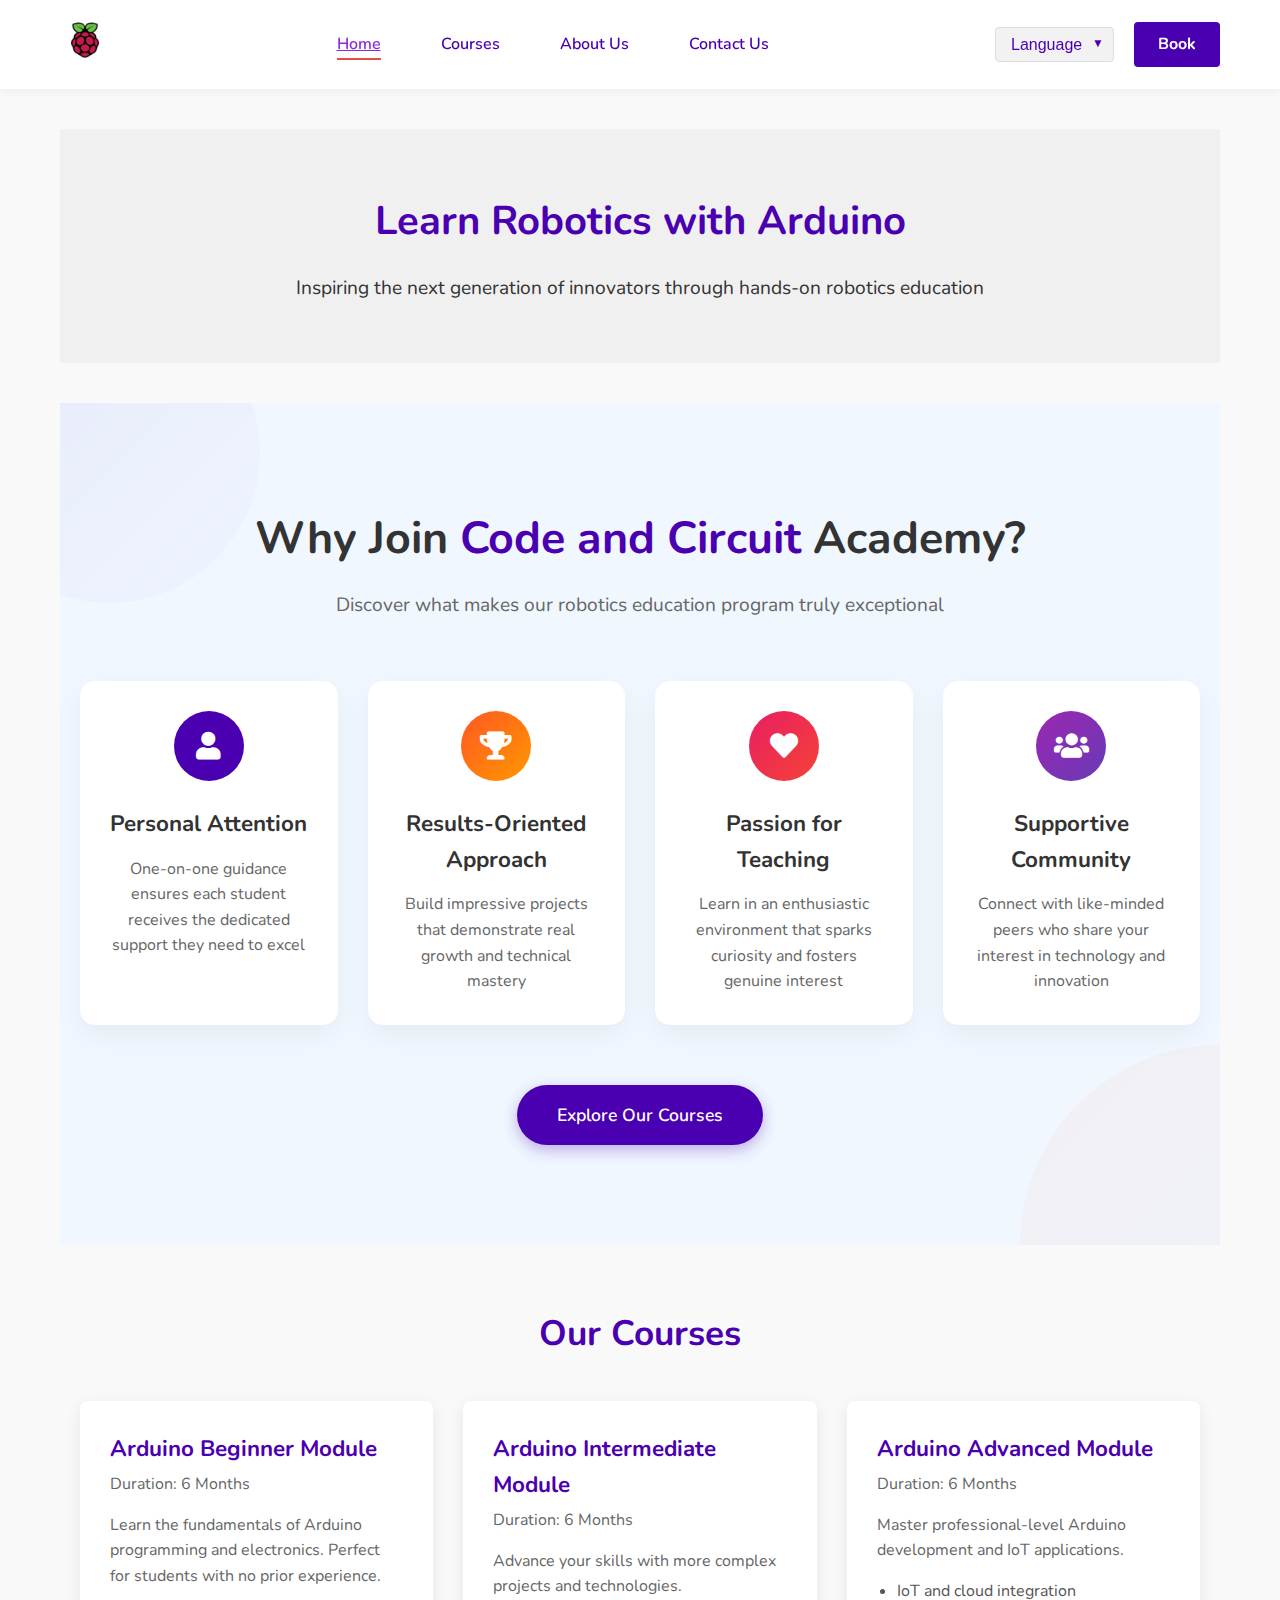
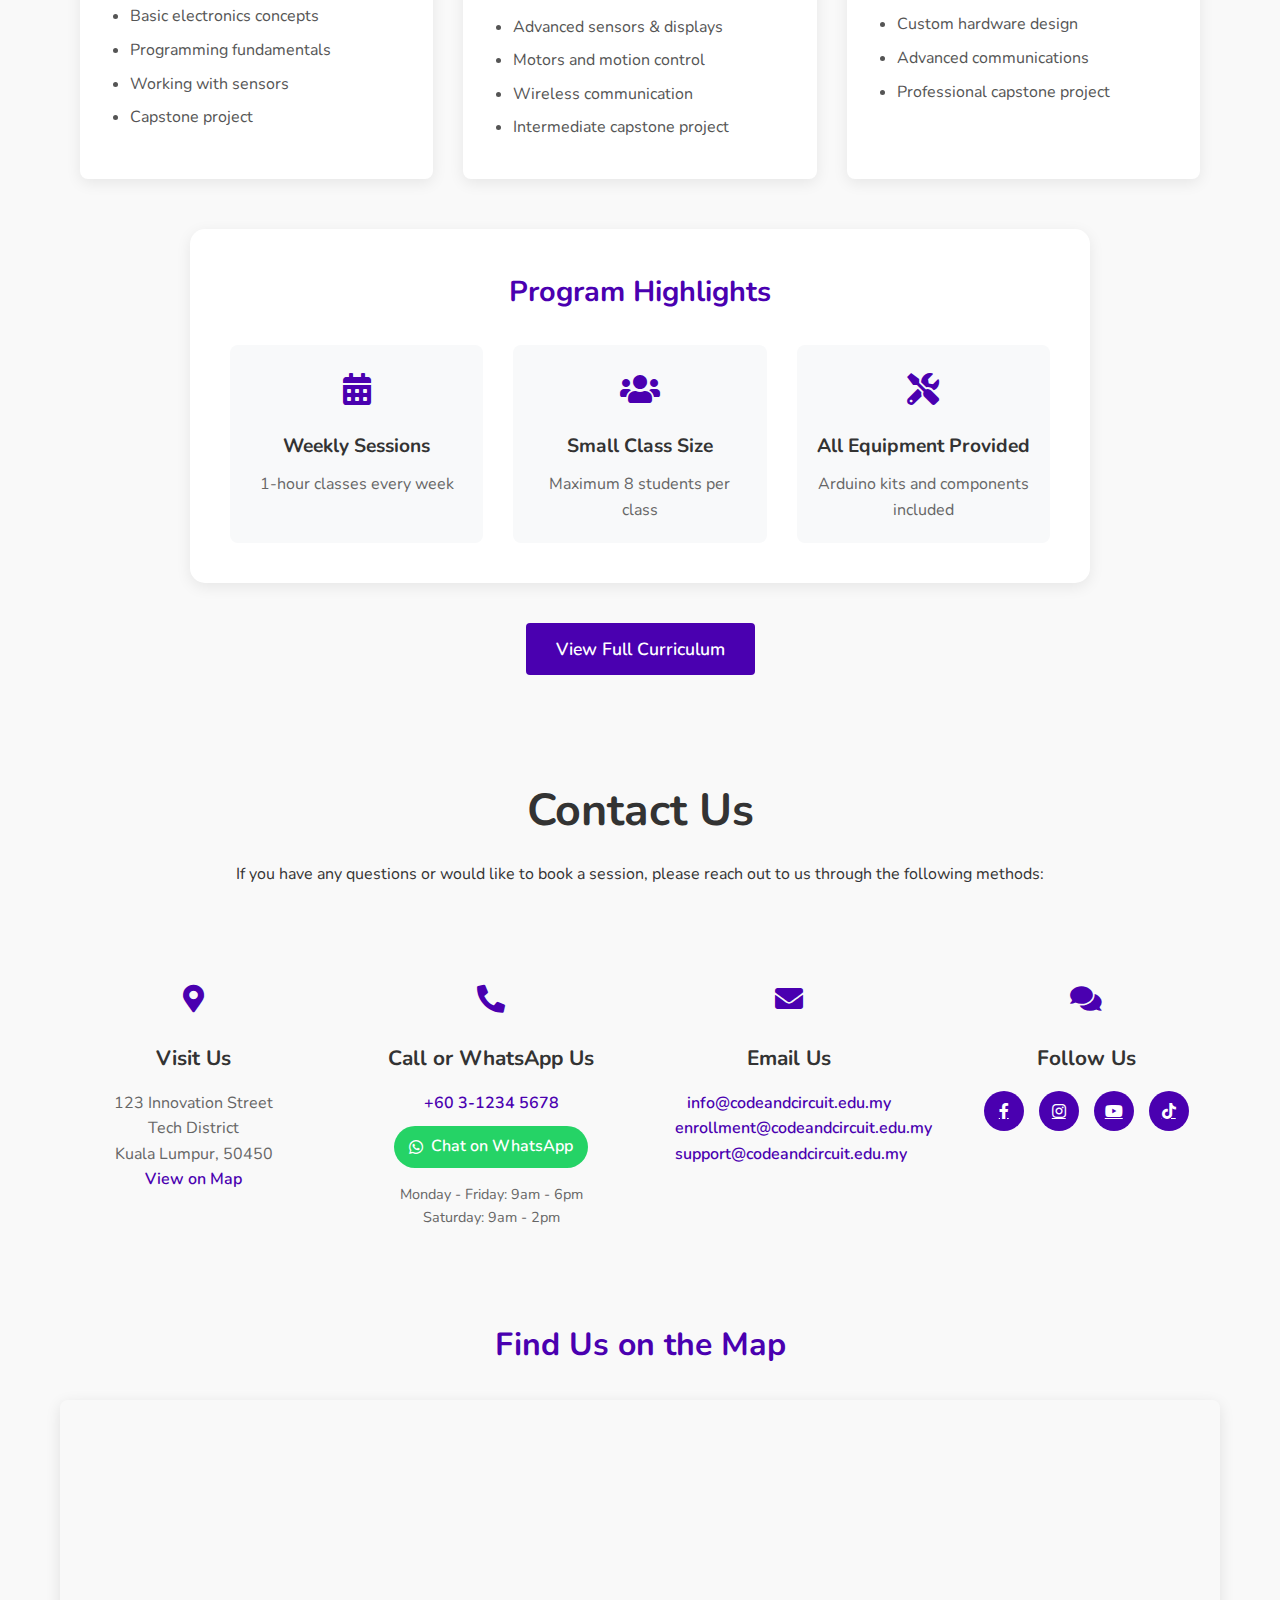
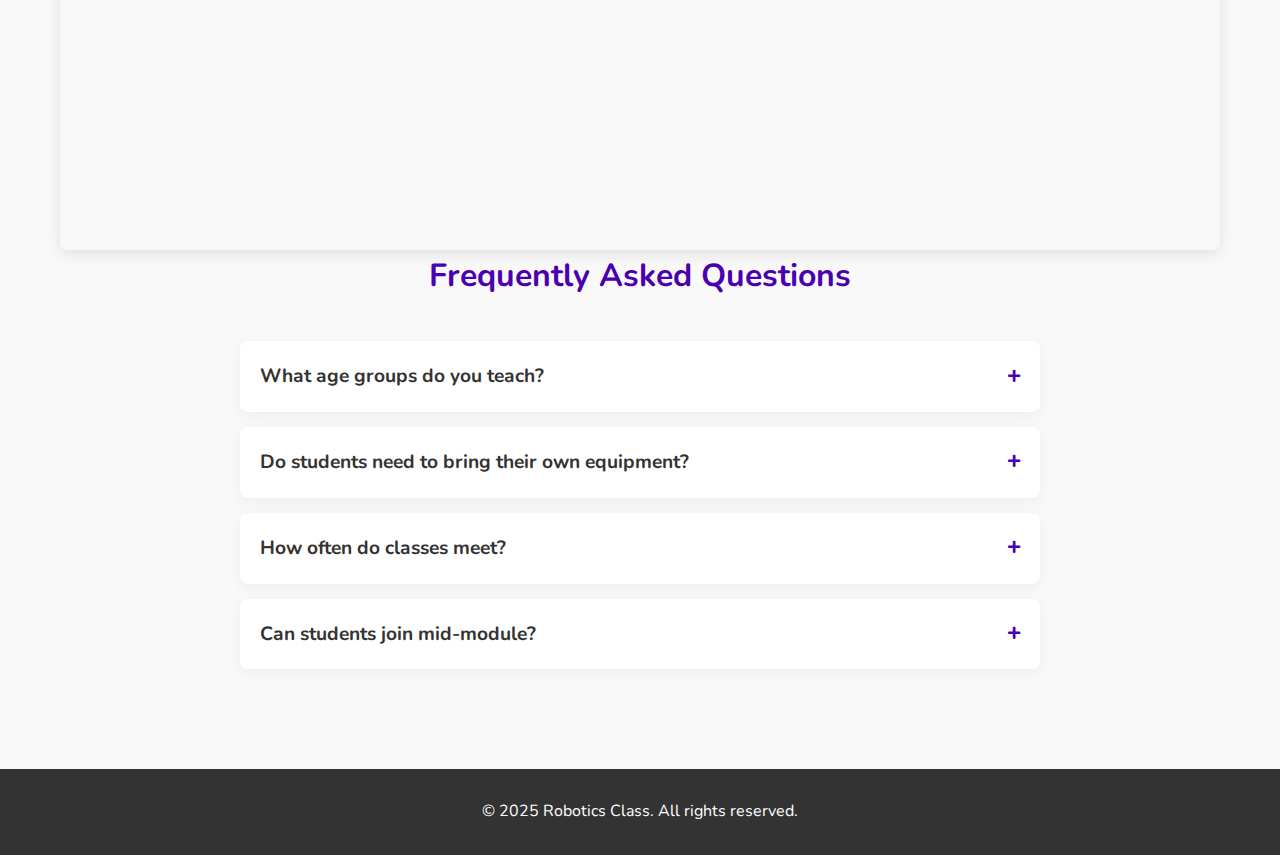
==== commit 01dc2fed: "Your commit message" ====
--- a/index.html
+++ b/index.html
@@ -25,8 +25,8 @@
                 <ul>
                     <li><a href="index.html" class="active">Home</a></li>
                     <li><a href="courses.html">Courses</a></li>
-                    <li><a href="index.html">About Us</a></li>
-                    <li><a href="index.html">Contact Us</a></li>
+                    <li><a href="about.html">About Us</a></li>
+                    <li><a href="index.html#contact">Contact Us</a></li>
                 </ul>
             </nav>
             
@@ -60,108 +60,13 @@
                 <p>Inspiring the next generation of innovators through hands-on robotics education</p>
             </section>
 
-            <!-- Why Join Our Academy Section -->
-            <section class="why-join">
+            <!-- Modern Why Join Our Academy Section -->
+            <section class="why-join-modern">
                 <div class="container">
                     <div class="section-header">
                         <h2>Why Join <span class="highlight">Code and Circuit </span> Academy?</h2>
                         <p class="subtitle">Discover what makes our robotics education program truly exceptional</p>
                     </div>
-
-                    <div class="benefits-container">
-                        <!-- Benefit 1 -->
-                        <div class="benefit-card">
-                            <div class="benefit-icon">
-                                <div class="icon-circle personal-attention">
-                                    <i class="fas fa-user-graduate"></i>
-                                </div>
-                            </div>
-                            <div class="benefit-content">
-                                <h3>Personal Attention</h3>
-                                <p>As the sole instructor, I provide dedicated one-on-one guidance to each student. Your child will never be just another face in the crowd, but a valued individual whose progress I personally monitor and support.</p>
-                            </div>
-                        </div>
-
-                        <!-- Benefit 2 -->
-                        <div class="benefit-card">
-                            <div class="benefit-icon">
-                                <div class="icon-circle results">
-                                    <i class="fas fa-chart-line"></i>
-                                </div>
-                            </div>
-                            <div class="benefit-content">
-                                <h3>Results-Oriented Approach</h3>
-                                <p>Our curriculum is designed to deliver measurable outcomes. From day one, students build functional projects that demonstrate their growing skills, culminating in a portfolio of impressive Arduino creations they can proudly showcase.</p>
-                            </div>
-                        </div>
-
-                        <!-- Benefit 3 -->
-                        <div class="benefit-card">
-                            <div class="benefit-icon">
-                                <div class="icon-circle passion">
-                                    <i class="fas fa-heart"></i>
-                                </div>
-                            </div>
-                            <div class="benefit-content">
-                                <h3>Passion for Teaching</h3>
-                                <p>I bring genuine enthusiasm to every class. My love for robotics and teaching creates an engaging environment where students become naturally curious and motivated to explore, experiment, and excel.</p>
-                            </div>
-                        </div>
-
-                        <!-- Benefit 4 -->
-                        <div class="benefit-card">
-                            <div class="benefit-icon">
-                                <div class="icon-circle practical">
-                                    <i class="fas fa-tools"></i>
-                                </div>
-                            </div>
-                            <div class="benefit-content">
-                                <h3>Hands-On Learning</h3>
-                                <p>Theory meets practice in our project-based curriculum. Students learn by doing – building circuits, programming microcontrollers, and developing real-world applications that bridge the gap between classroom concepts and practical skills.</p>
-                            </div>
-                        </div>
-
-                        <!-- Benefit 5 -->
-                        <div class="benefit-card">
-                            <div class="benefit-icon">
-                                <div class="icon-circle customized">
-                                    <i class="fas fa-sliders-h"></i>
-                                </div>
-                            </div>
-                            <div class="benefit-content">
-                                <h3>Customized Learning Paths</h3>
-                                <p>Every student has different strengths, interests, and learning styles. Our program adapts to individual needs, allowing students to progress at their optimal pace while focusing on areas that ignite their particular passion.</p>
-                            </div>
-                        </div>
-
-                        <!-- Benefit 6 -->
-                        <div class="benefit-card">
-                            <div class="benefit-icon">
-                                <div class="icon-circle community">
-                                    <i class="fas fa-users"></i>
-                                </div>
-                            </div>
-                            <div class="benefit-content">
-                                <h3>Supportive Community</h3>
-                                <p>Beyond classes, students join a community of like-minded peers who share their interest in technology. Through collaborative projects and our dedicated communication channels, they build connections that extend beyond the classroom.</p>
-                            </div>
-                        </div>
-                    </div>
-
-                    <div class="join-cta">
-                        <p>Ready to begin your child's journey into the exciting world of robotics?</p>
-                        <a href="contact.html" class="cta-button">Enroll Today</a>
-                    </div>
-                </div>
-            </section>
-            
-            <!-- Modern Why Join Our Academy Section -->
-            <section class="why-join-modern">
-                <div class="container">
-                    <div class="hero-statement">
-                        <h2>We inspire young minds to master robotics through <span class="highlight">hands-on learning</span></h2>
-                    </div>
-                    
                     <div class="benefits-grid">
                         <!-- Benefit 1 -->
                         <div class="benefit-box">
@@ -214,8 +119,7 @@
                 </div>
             </section>
 
-                        <!-- Our Courses Section -->
-            <!-- Our Courses Section (Updated for Homepage) -->
+            <!-- Our Courses Section (Updated - No Pricing) -->
             <section class="courses">
                 <h2>Our Courses</h2>
                 <div class="course-cards">
@@ -260,23 +164,30 @@
                     </div>
                 </div>
                 
-                <div class="course-pricing-preview">
-                    <h3>Module Pricing Options</h3>
-                    <div class="pricing-preview">
-                        <div class="pricing-option beginner">
-                            <h4>Beginner Module</h4>
-                            <p class="price">RM 486/month</p>
-                            <p>Perfect for starters</p>
-                        </div>
-                        <div class="pricing-option intermediate">
-                            <h4>Intermediate Module</h4>
-                            <p class="price">RM 378/month</p>
-                            <p>For growing skills</p>
-                        </div>
-                        <div class="pricing-option advanced">
-                            <h4>Advanced Module</h4>
-                            <p class="price">RM 1566/month</p>
-                            <p>Master-level training</p>
+                <!-- Course Highlights Section (Replacing Pricing) -->
+                <div class="course-highlights">
+                    <h3>Program Highlights</h3>
+                    <div class="highlights-grid">
+                        <div class="highlight-item">
+                            <div class="highlight-icon">
+                                <i class="fas fa-calendar-alt"></i>
+                            </div>
+                            <h4>Weekly Sessions</h4>
+                            <p>1-hour classes every week</p>
+                        </div>
+                        <div class="highlight-item">
+                            <div class="highlight-icon">
+                                <i class="fas fa-users"></i>
+                            </div>
+                            <h4>Small Class Size</h4>
+                            <p>Maximum 8 students per class</p>
+                        </div>
+                        <div class="highlight-item">
+                            <div class="highlight-icon">
+                                <i class="fas fa-tools"></i>
+                            </div>
+                            <h4>All Equipment Provided</h4>
+                            <p>Arduino kits and components included</p>
                         </div>
                     </div>
                 </div>
@@ -286,29 +197,153 @@
                 </div>
             </section>
 
-            <!-- About Us Section -->
-            <section class="about-us">
-                <h2>Who We Are</h2>
-                <div class="team">
-                    <p>Our team consists of experienced engineers, educators, and robotics enthusiasts who are passionate about sharing their knowledge with the next generation.</p>
-                    <!-- Team members can be added here -->
-                </div>
-            </section>
-
-            <!-- Contact Section -->
-            <section class="contact">
+            <!-- Contact Information Section - Updated with clickable elements --> 
+            <section class="section-header">
+                <a id="contact" ></a>
+                <div class="section-header">
                 <h2>Contact Us</h2>
-                <form>
-                    <input type="text" placeholder="Your Name">
-                    <input type="email" placeholder="Your Email">
-                    <textarea placeholder="Your Message"></textarea>
-                    <button type="submit">Send Message</button>
-                </form>
+                <p>If you have any questions or would like to book a session, please reach out to us through the following methods:</p>
+                </div>
+                       
+                <div class="contact-grid">
+                    <!-- Contact Method 1 -->
+                    <div class="contact-method">
+                        <div class="contact-icon">
+                            <i class="fas fa-map-marker-alt"></i>
+                        </div>
+                        <h3>Visit Us</h3>
+                        <p>123 Innovation Street<br>Tech District<br>Kuala Lumpur, 50450</p>
+                        <a href="#map-section" class="contact-link">View on Map</a>
+                    </div>
+                    
+                    <!-- Contact Method 2 - WhatsApp Link -->
+                    <div class="contact-method">
+                        <div class="contact-icon">
+                            <i class="fas fa-phone-alt"></i>
+                        </div>
+                        <h3>Call or WhatsApp Us</h3>
+                        <p><a href="tel:+60312345678" class="contact-link">+60 3-1234 5678</a></p>
+                        <a href="https://wa.me/60312345678" class="whatsapp-button">
+                            <i class="fab fa-whatsapp"></i> Chat on WhatsApp
+                        </a>
+                        <p class="hours">Monday - Friday: 9am - 6pm<br>Saturday: 9am - 2pm</p>
+                    </div>
+                    
+                    <!-- Contact Method 3 - Email Links -->
+                    <div class="contact-method">
+                        <div class="contact-icon">
+                            <i class="fas fa-envelope"></i>
+                        </div>
+                        <h3>Email Us</h3>
+                        <p>
+                            <a href="mailto:info@codeandcircuit.edu.my" class="contact-link">info@codeandcircuit.edu.my</a>
+                            <br>
+                            <a href="mailto:enrollment@codeandcircuit.edu.my" class="contact-link">enrollment@codeandcircuit.edu.my</a>
+                            <br>
+                            <a href="mailto:support@codeandcircuit.edu.my" class="contact-link">support@codeandcircuit.edu.my</a>
+                        </p>
+                    </div>
+                    
+                    <!-- Contact Method 4 - Social Media -->
+                    <div class="contact-method">
+                        <div class="contact-icon">
+                            <i class="fas fa-comments"></i>
+                        </div>
+                        <h3>Follow Us</h3>
+                        <div class="social-icons">
+                            <a href="#"><i class="fab fa-facebook-f"></i></a>
+                            <a href="#"><i class="fab fa-instagram"></i></a>
+                            <a href="#"><i class="fab fa-youtube"></i></a>
+                            <a href="#"><i class="fab fa-tiktok"></i></a>
+                        </div>
+                    </div>
+                </div>
+            </section>
+
+            <!-- Google Map Section -->
+            <section id="map-section" class="map-section">
+                <h2>Find Us on the Map</h2>
+                <div class="google-map-container">
+                    <div class="google-map">
+                        <!-- Version with API key (Replace YOUR_API_KEY with your actual key) -->
+                        <iframe 
+                            src="https://www.google.com/maps/embed/v1/place?key=AIzaSyAvcAPcbD56ztX-mRgZ4Maczzr_OmYy1Ms
+                                &q=184+Lorong+Kenari+4+Taman+Kenari+09000+Kulim+Kedah
+                                &center=5.3686948,100.5737663
+                                &zoom=16"
+                            width="100%" 
+                            height="450" 
+                            style="border:0;" 
+                            allowfullscreen="" 
+                            loading="lazy" 
+                            referrerpolicy="no-referrer-when-downgrade">
+                        </iframe>
+                        
+                    <!-- <div class="map-overlay">
+                        <div class="map-info">
+                            <h3>Code and Circuit Academy</h3>
+                            <p><i class="fas fa-map-marker-alt"></i> 184, Lorong Kenari 4, Taman Kenari</p>
+                            <p><i class="fas fa-location-dot"></i> 09000 Kulim, Kedah</p>
+                            <p><i class="fas fa-directions"></i> Get directions: 
+                                <a href="https://www.google.com/maps/dir/?api=1&destination=5.3686948,100.5737663&destination_place_id=ChIJYdm9EJ6bTTERaqsf73EnCc0" target="_blank" class="directions-link">Google Maps</a>
+                            </p>
+                        </div>
+                    </div> -->
+                </div>
+
+            <!-- FAQ Section -->
+            <section class="faq-section">
+                <h2>Frequently Asked Questions</h2>
+                <div class="faq-container">
+                    <!-- FAQ Item 1 -->
+                    <div class="faq-item">
+                        <div class="faq-question">
+                            <h3>What age groups do you teach?</h3>
+                            <span class="faq-toggle"><i class="fas fa-plus"></i></span>
+                        </div>
+                        <div class="faq-answer">
+                            <p>Our programs are designed for students aged 8-17, with different curriculum paths depending on age and experience level. We group students by both age and experience to ensure appropriate learning environments.</p>
+                        </div>
+                    </div>
+                    
+                    <!-- FAQ Item 2 -->
+                    <div class="faq-item">
+                        <div class="faq-question">
+                            <h3>Do students need to bring their own equipment?</h3>
+                            <span class="faq-toggle"><i class="fas fa-plus"></i></span>
+                        </div>
+                        <div class="faq-answer">
+                            <p>No, all necessary equipment is provided during class sessions. Students will work with our Arduino kits, sensors, and components. For the advanced module, students may optionally purchase their own kit to work on projects at home.</p>
+                        </div>
+                    </div>
+                    
+                    <!-- FAQ Item 3 -->
+                    <div class="faq-item">
+                        <div class="faq-question">
+                            <h3>How often do classes meet?</h3>
+                            <span class="faq-toggle"><i class="fas fa-plus"></i></span>
+                        </div>
+                        <div class="faq-answer">
+                            <p>Regular classes meet once per week for a 1-hour session. During school holidays, we offer intensive workshop options with longer sessions. The full curriculum for each module spans 24 sessions over 6 months.</p>
+                        </div>
+                    </div>
+                    
+                    <!-- FAQ Item 4 -->
+                    <div class="faq-item">
+                        <div class="faq-question">
+                            <h3>Can students join mid-module?</h3>
+                            <span class="faq-toggle"><i class="fas fa-plus"></i></span>
+                        </div>
+                        <div class="faq-answer">
+                            <p>While we recommend starting at the beginning of a module, we can accommodate mid-module enrollment with additional support sessions to help students catch up. Please contact us to discuss your specific situation.</p>
+                        </div>
+                    </div>
+                </div>
             </section>
         </div>
     </main>
-    
-     <!-- Google Form Modal -->
+
+    <!-- Google Form Modal -->
     <div id="booking-modal" class="modal">
         <div class="modal-content">
             <span class="close-modal">&times;</span>
@@ -327,5 +362,9 @@
 
     <!-- Load JavaScript at the end of the body for better performance -->
     <script src="js\main.js"></script>
+
+    <style>
+   
+    </style>
 </body>
 </html>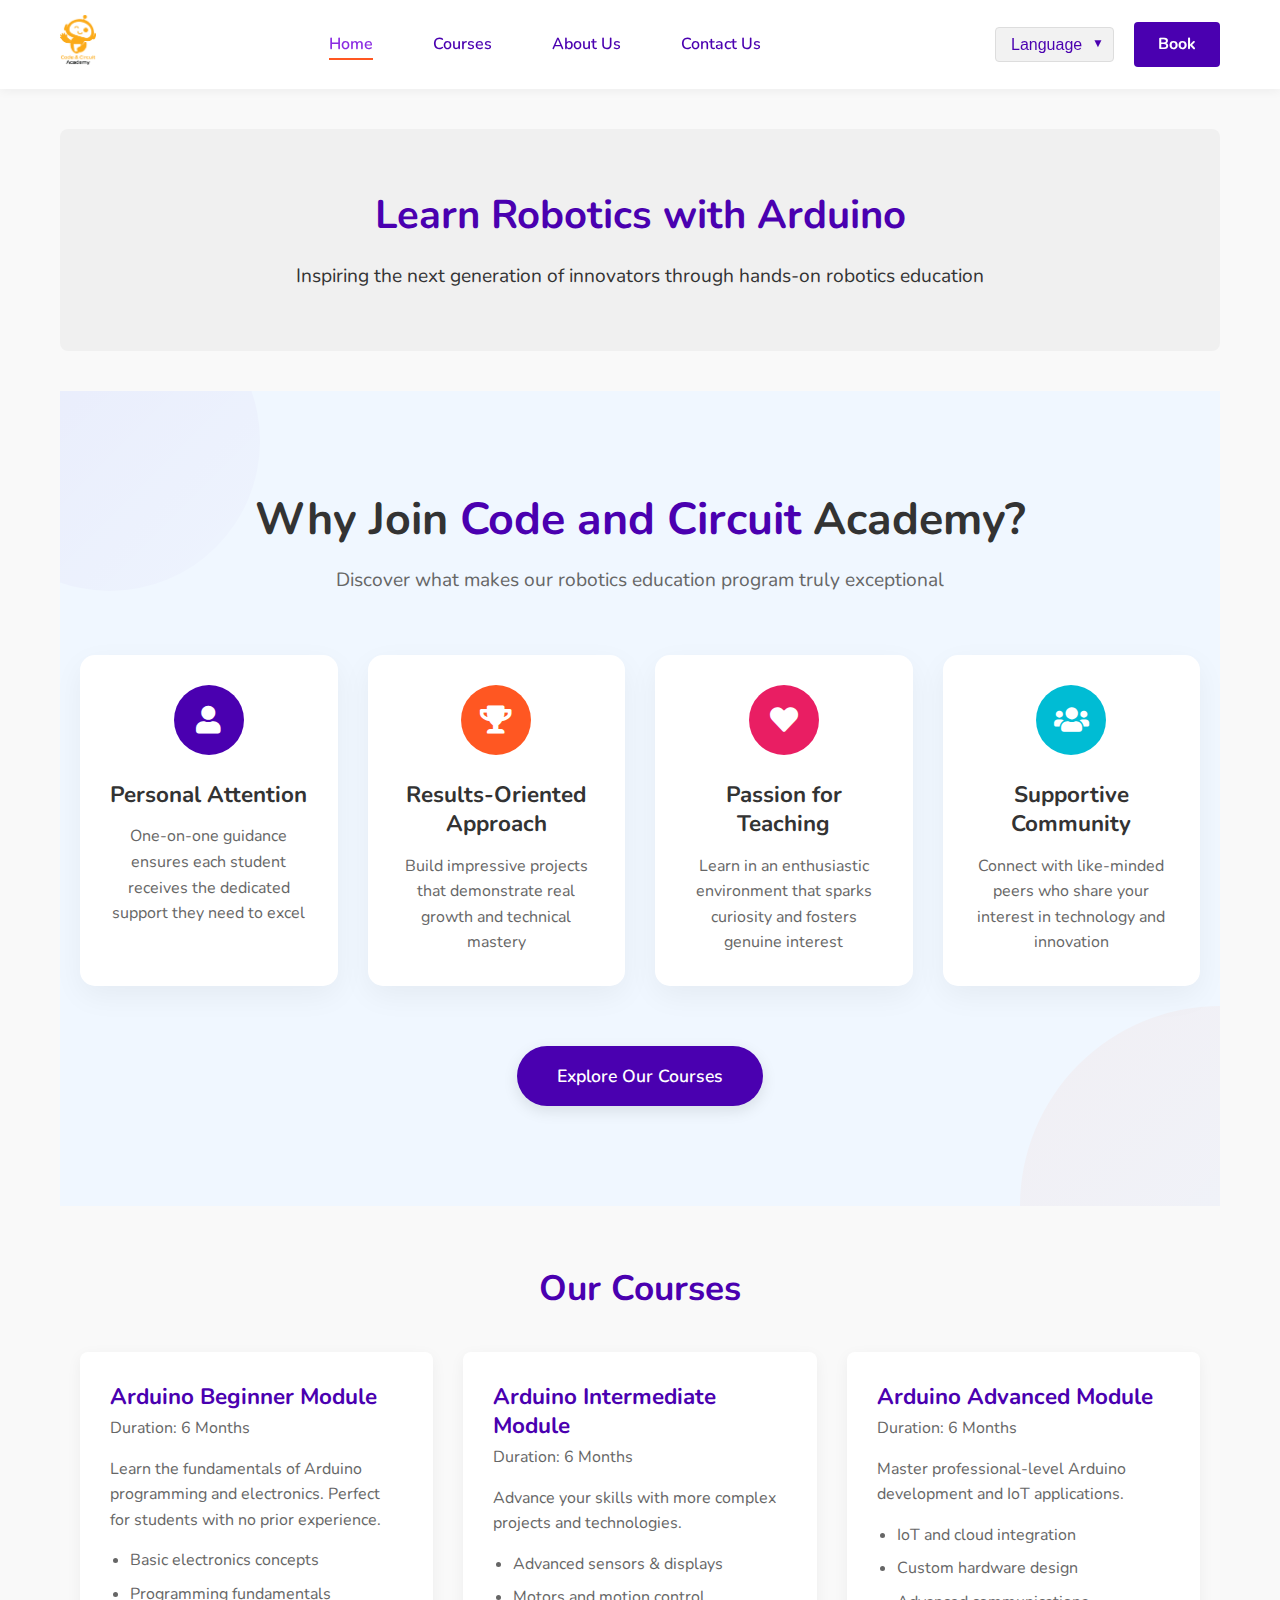
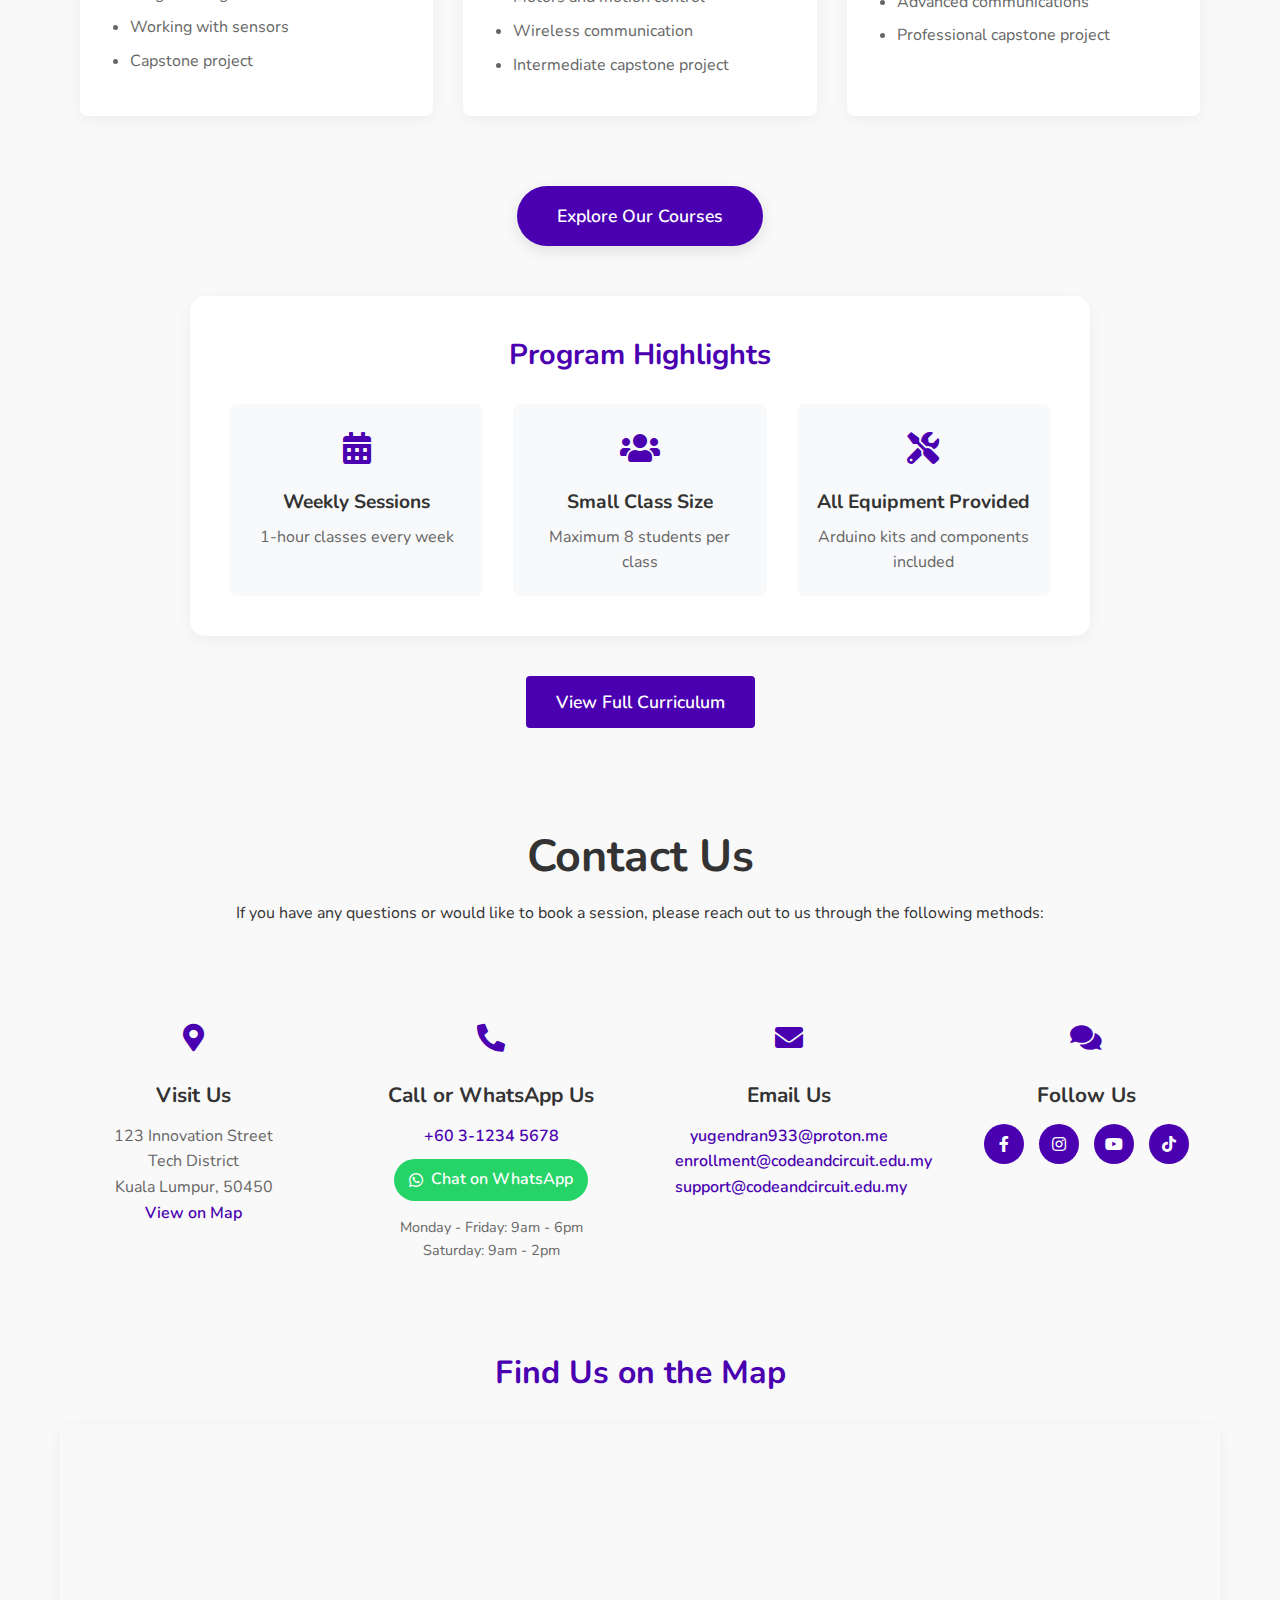
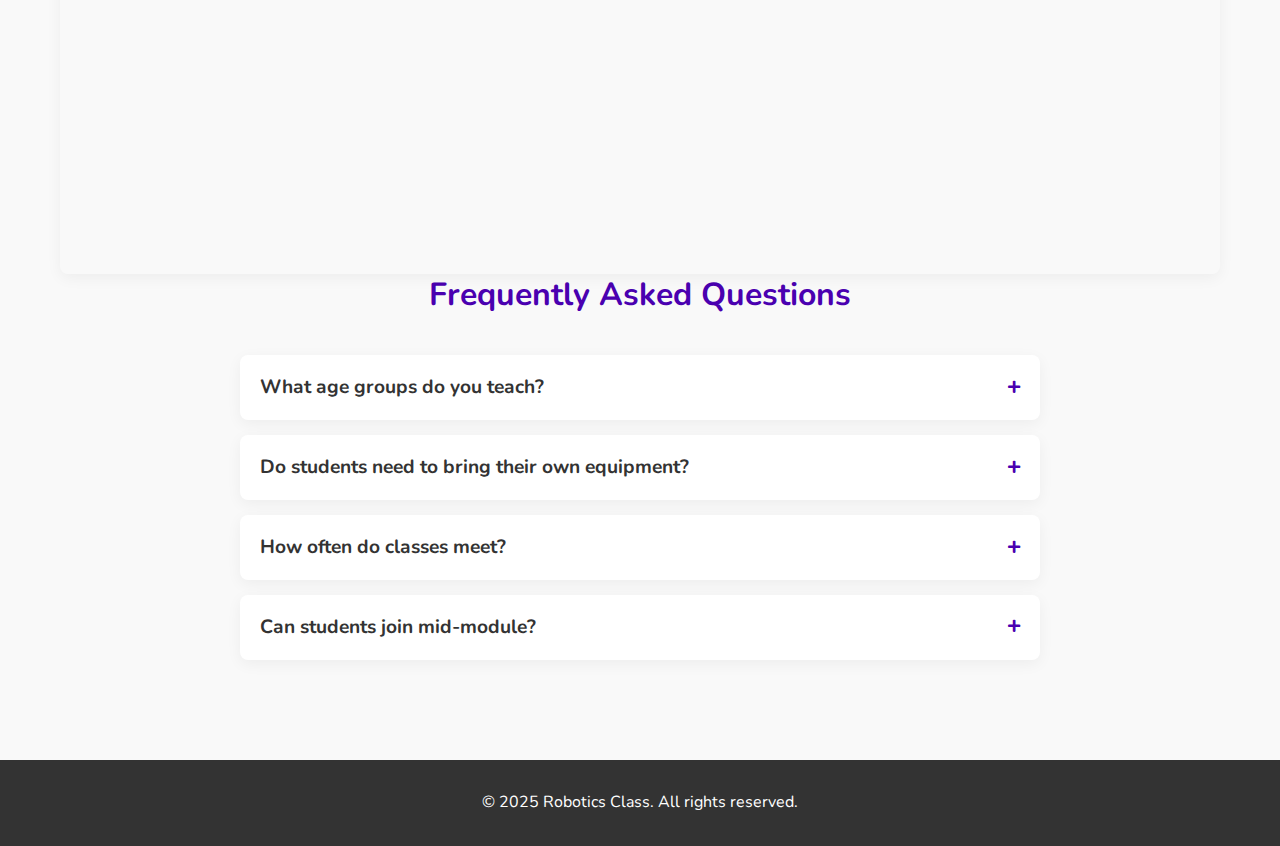
==== commit b4550654: "Adding colour.css and also organize all the .css file" ====
--- a/index.html
+++ b/index.html
@@ -17,7 +17,7 @@
         <div class="container">
             <div class="logo">
                 <a href="/">
-                    <img src="Images/raspberry-pi-logo.png" alt="Code and Circuit Academy">
+                    <img src="Images/logo.png" alt="Code and Circuit Academy">
                 </a>
             </div>
             
@@ -162,6 +162,9 @@
                             </ul>
                         </div>
                     </div>
+                    <div class="cta-section">
+                        <a href="courses.html" class="cta-button">Explore Our Courses</a>
+                    </div>
                 </div>
                 
                 <!-- Course Highlights Section (Replacing Pricing) -->
@@ -236,7 +239,7 @@
                         </div>
                         <h3>Email Us</h3>
                         <p>
-                            <a href="mailto:info@codeandcircuit.edu.my" class="contact-link">info@codeandcircuit.edu.my</a>
+                            <a href="mailto:info@codeandcircuit.edu.my" class="contact-link">yugendran933@proton.me</a>
                             <br>
                             <a href="mailto:enrollment@codeandcircuit.edu.my" class="contact-link">enrollment@codeandcircuit.edu.my</a>
                             <br>
@@ -367,4 +370,6 @@
    
     </style>
 </body>
+
+
 </html>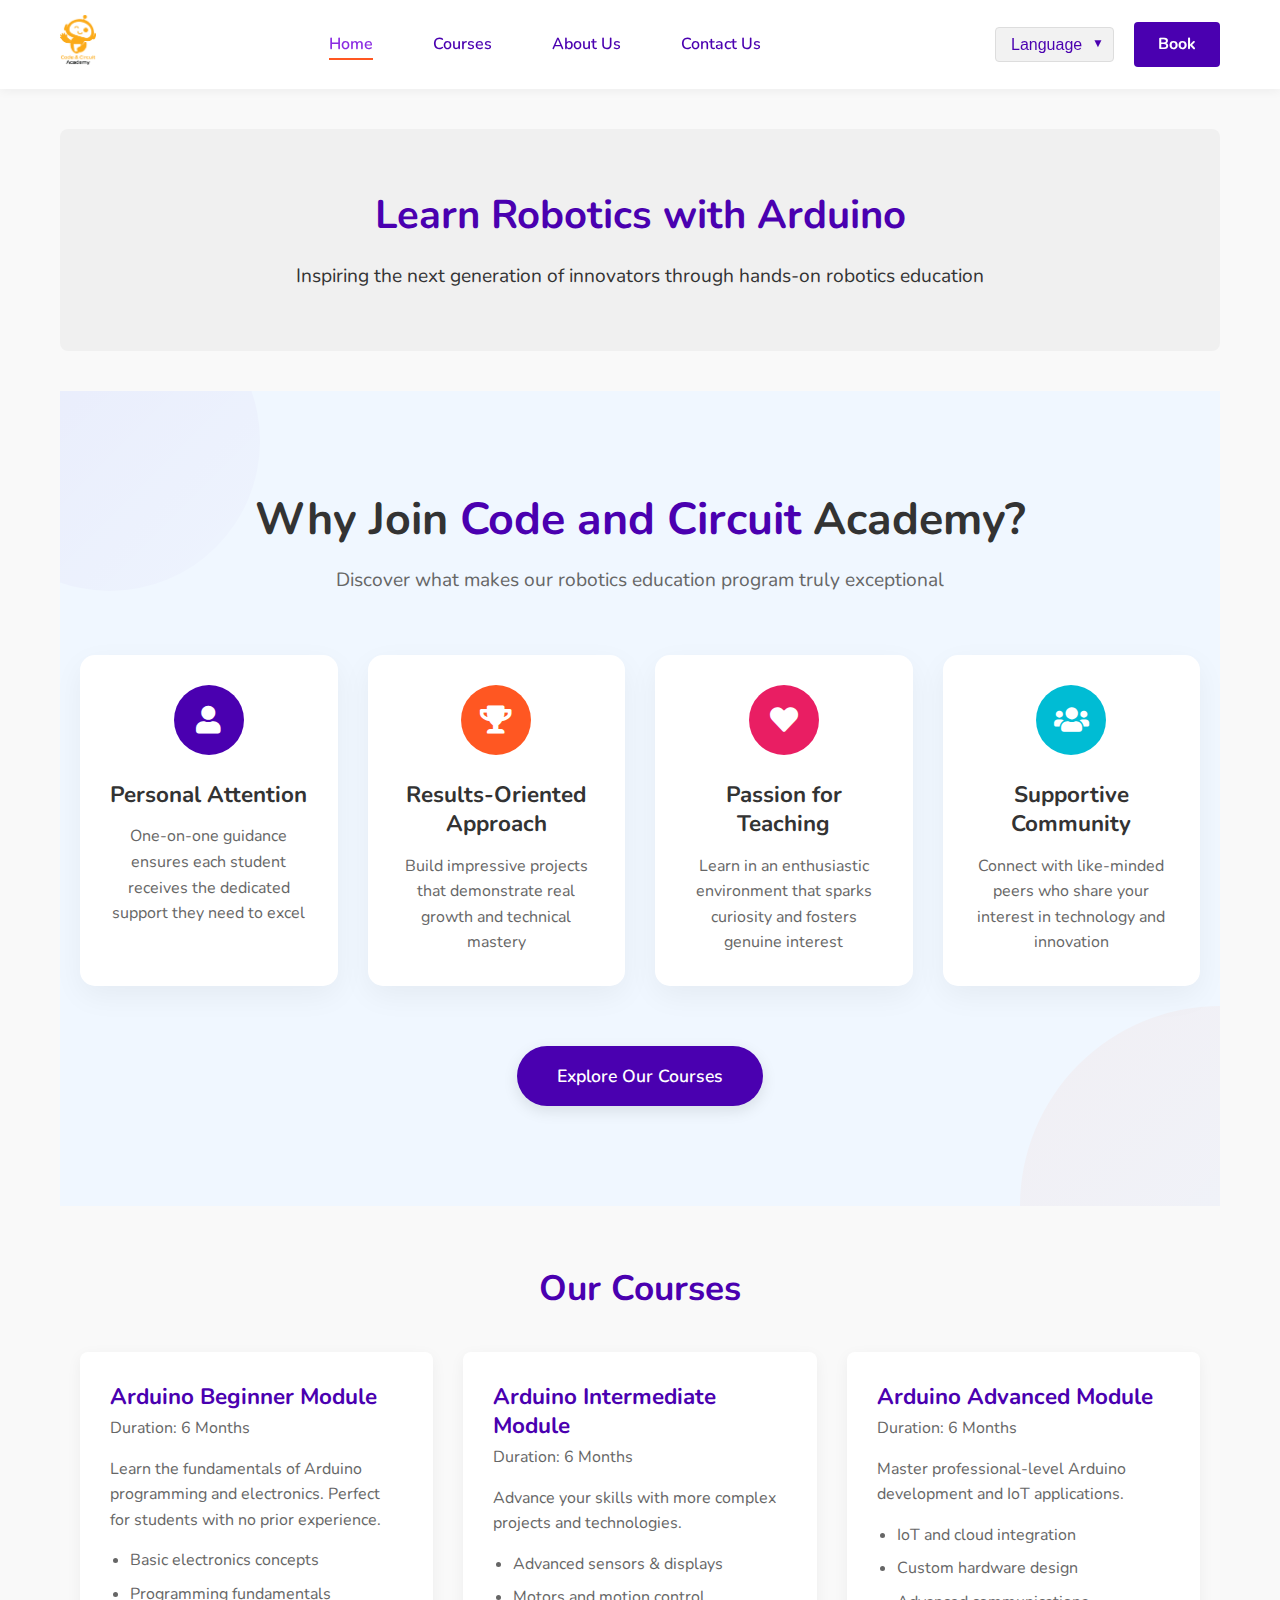
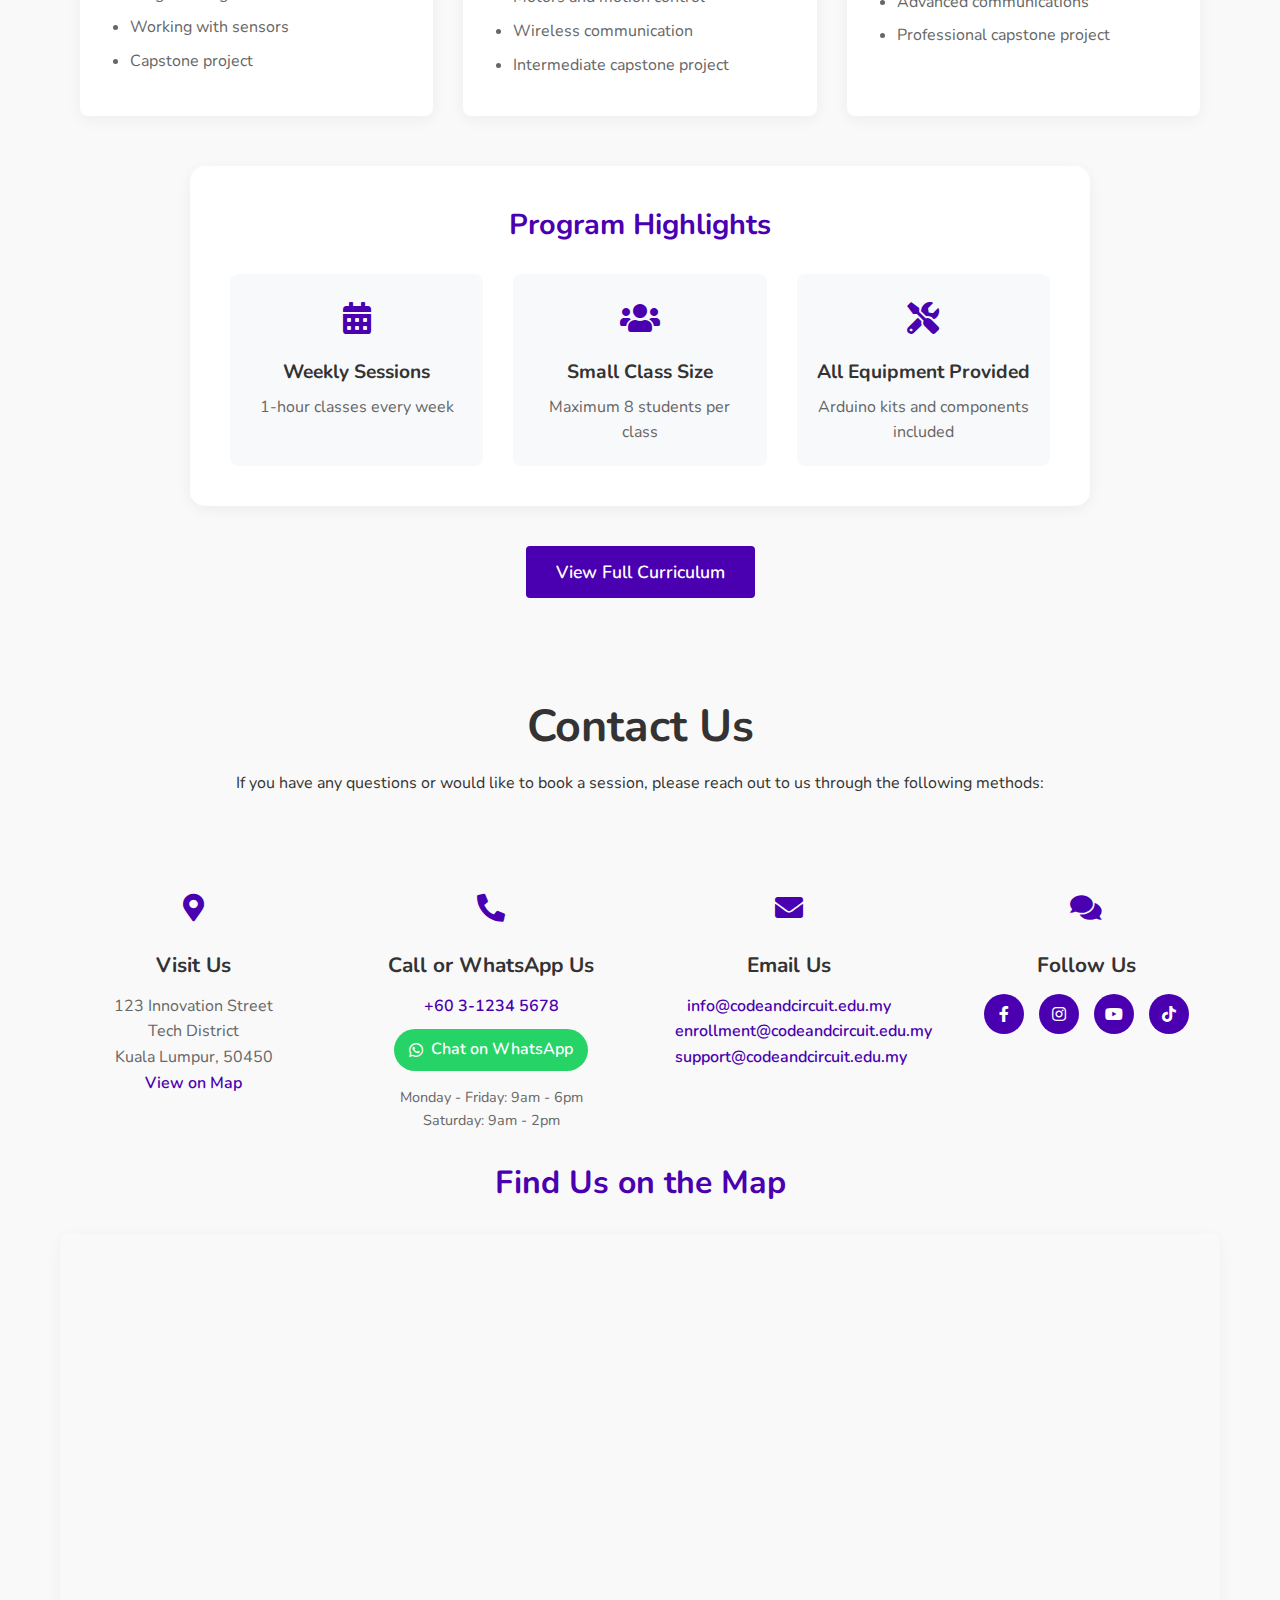
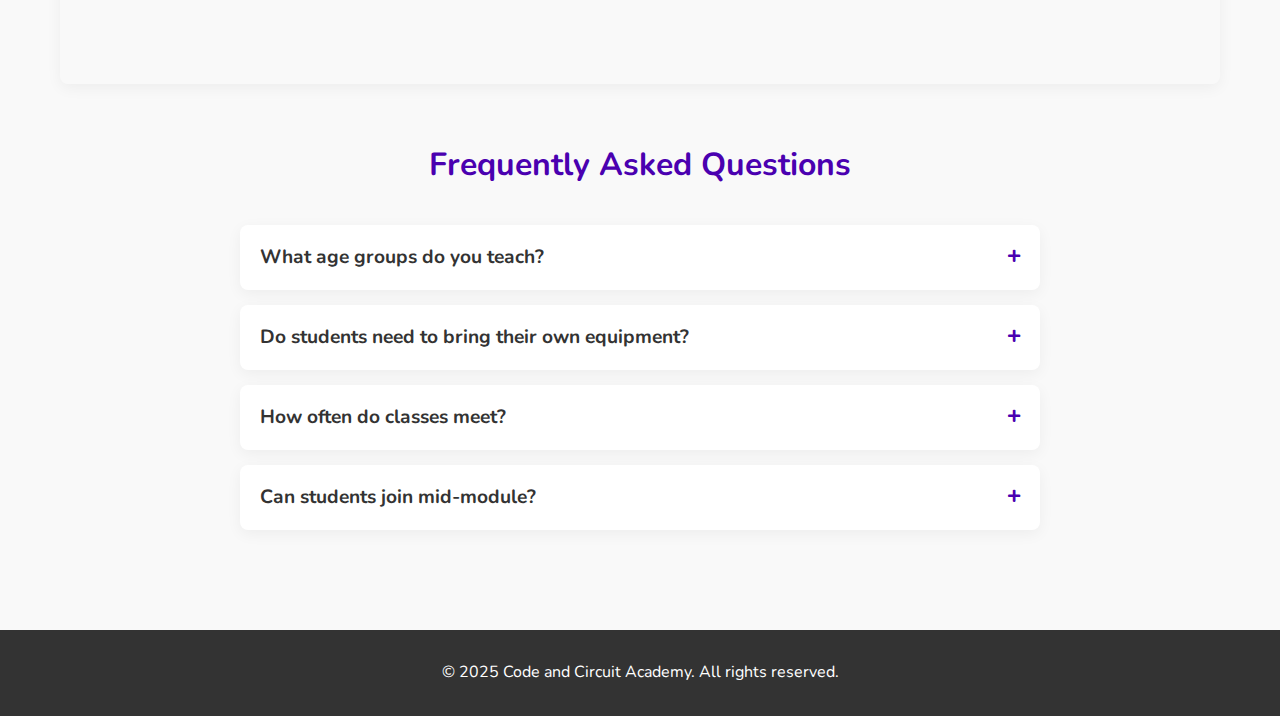
==== commit 3518c9f6: ".html file repair" ====
--- a/index.html
+++ b/index.html
@@ -1,35 +1,49 @@
 <!DOCTYPE html>
 <html lang="en">
 <head>
+    <!-- Document Meta Data -->
     <meta charset="UTF-8">
     <meta name="viewport" content="width=device-width, initial-scale=1.0">
     <title>Robotics Class</title>
-    <link rel="stylesheet" href="css\styles.css ">
-    <link rel="stylesheet" href="css\alternative-why-join-css.css">
-    <link rel="stylesheet" href="css\googleform.css">
+    
+    <!-- Favicon -->
+    <link rel="icon" href="Images/favicon.ico" type="image/x-icon">
+    <link rel="shortcut icon" href="Images/favicon.ico" type="image/x-icon">
+    
+    <!-- Stylesheets -->
+    <link rel="stylesheet" href="css/colors.css"> <!-- Color variables -->
+    <link rel="stylesheet" href="css/styles.css">
+    <link rel="stylesheet" href="css/alternative-why-join-css.css">
+    <link rel="stylesheet" href="css/googleform.css">
+    
+    <!-- Fonts -->
     <link href="https://fonts.googleapis.com/css2?family=Nunito:wght@400;500;600;700&display=swap" rel="stylesheet">
+    
+    <!-- Icons -->
     <link rel="stylesheet" href="https://cdnjs.cloudflare.com/ajax/libs/font-awesome/5.15.4/css/all.min.css">
-    
-    <!-- JavaScript is now loaded at the end of the body for better performance -->
 </head>
 <body>
+    <!-- Header Section -->
     <header class="header">
         <div class="container">
+            <!-- Logo -->
             <div class="logo">
                 <a href="/">
-                    <img src="Images/logo.png" alt="Code and Circuit Academy">
+                    <img src="Images/logo.png" alt="Code and Circuit Academy Logo">
                 </a>
             </div>
             
+            <!-- Main Navigation -->
             <nav class="main-nav">
                 <ul>
                     <li><a href="index.html" class="active">Home</a></li>
                     <li><a href="courses.html">Courses</a></li>
-                    <li><a href="about.html">About Us</a></li>
+                    <li><a href="index.html">About Us</a></li>
                     <li><a href="index.html#contact">Contact Us</a></li>
                 </ul>
             </nav>
             
+            <!-- Right Side Navigation Items -->
             <div class="nav-right">
                 <div class="language-dropdown">
                     <select>
@@ -42,7 +56,7 @@
                 <a href="#" class="book-button">Book</a>
             </div>
             
-            <!-- Mobile menu toggle button -->
+            <!-- Mobile Menu Toggle Button -->
             <div class="mobile-menu-toggle">
                 <span></span>
                 <span></span>
@@ -51,7 +65,7 @@
         </div>
     </header>
 
-    <!-- Main content sections go here -->
+    <!-- Main Content Section -->
     <main>
         <div class="container">
             <!-- Hero Section -->
@@ -60,7 +74,7 @@
                 <p>Inspiring the next generation of innovators through hands-on robotics education</p>
             </section>
 
-            <!-- Modern Why Join Our Academy Section -->
+            <!-- Why Join Our Academy Section -->
             <section class="why-join-modern">
                 <div class="container">
                     <div class="section-header">
@@ -68,7 +82,7 @@
                         <p class="subtitle">Discover what makes our robotics education program truly exceptional</p>
                     </div>
                     <div class="benefits-grid">
-                        <!-- Benefit 1 -->
+                        <!-- Benefit 1: Personal Attention -->
                         <div class="benefit-box">
                             <div class="benefit-icon">
                                 <div class="icon-bg personal">
@@ -79,7 +93,7 @@
                             <p>One-on-one guidance ensures each student receives the dedicated support they need to excel</p>
                         </div>
                         
-                        <!-- Benefit 2 -->
+                        <!-- Benefit 2: Results-Oriented Approach -->
                         <div class="benefit-box">
                             <div class="benefit-icon">
                                 <div class="icon-bg results">
@@ -90,7 +104,7 @@
                             <p>Build impressive projects that demonstrate real growth and technical mastery</p>
                         </div>
                         
-                        <!-- Benefit 3 -->
+                        <!-- Benefit 3: Passion for Teaching -->
                         <div class="benefit-box">
                             <div class="benefit-icon">
                                 <div class="icon-bg passion">
@@ -101,7 +115,7 @@
                             <p>Learn in an enthusiastic environment that sparks curiosity and fosters genuine interest</p>
                         </div>
                         
-                        <!-- Benefit 4 -->
+                        <!-- Benefit 4: Supportive Community -->
                         <div class="benefit-box">
                             <div class="benefit-icon">
                                 <div class="icon-bg community">
@@ -113,16 +127,18 @@
                         </div>
                     </div>
                     
+                    <!-- Call to Action -->
                     <div class="cta-section">
                         <a href="courses.html" class="cta-button">Explore Our Courses</a>
                     </div>
                 </div>
             </section>
 
-            <!-- Our Courses Section (Updated - No Pricing) -->
+            <!-- Our Courses Section -->
             <section class="courses">
                 <h2>Our Courses</h2>
                 <div class="course-cards">
+                    <!-- Beginner Course -->
                     <div class="course">
                         <h3>Arduino Beginner Module</h3>
                         <p>Duration: 6 Months</p>
@@ -136,6 +152,8 @@
                             </ul>
                         </div>
                     </div>
+                    
+                    <!-- Intermediate Course -->
                     <div class="course">
                         <h3>Arduino Intermediate Module</h3>
                         <p>Duration: 6 Months</p>
@@ -149,6 +167,8 @@
                             </ul>
                         </div>
                     </div>
+                    
+                    <!-- Advanced Course -->
                     <div class="course">
                         <h3>Arduino Advanced Module</h3>
                         <p>Duration: 6 Months</p>
@@ -162,12 +182,9 @@
                             </ul>
                         </div>
                     </div>
-                    <div class="cta-section">
-                        <a href="courses.html" class="cta-button">Explore Our Courses</a>
-                    </div>
                 </div>
                 
-                <!-- Course Highlights Section (Replacing Pricing) -->
+                <!-- Course Highlights Section -->
                 <div class="course-highlights">
                     <h3>Program Highlights</h3>
                     <div class="highlights-grid">
@@ -195,21 +212,22 @@
                     </div>
                 </div>
                 
+                <!-- Course CTA -->
                 <div class="course-cta">
                     <a href="courses.html" class="course-details-button">View Full Curriculum</a>
                 </div>
             </section>
 
-            <!-- Contact Information Section - Updated with clickable elements --> 
-            <section class="section-header">
-                <a id="contact" ></a>
+            <!-- Contact Information Section --> 
+            <section class="contact-section">
+                <a id="contact"></a>
                 <div class="section-header">
-                <h2>Contact Us</h2>
-                <p>If you have any questions or would like to book a session, please reach out to us through the following methods:</p>
+                    <h2>Contact Us</h2>
+                    <p>If you have any questions or would like to book a session, please reach out to us through the following methods:</p>
                 </div>
                        
                 <div class="contact-grid">
-                    <!-- Contact Method 1 -->
+                    <!-- Visit Us -->
                     <div class="contact-method">
                         <div class="contact-icon">
                             <i class="fas fa-map-marker-alt"></i>
@@ -219,7 +237,7 @@
                         <a href="#map-section" class="contact-link">View on Map</a>
                     </div>
                     
-                    <!-- Contact Method 2 - WhatsApp Link -->
+                    <!-- Call or WhatsApp -->
                     <div class="contact-method">
                         <div class="contact-icon">
                             <i class="fas fa-phone-alt"></i>
@@ -232,14 +250,14 @@
                         <p class="hours">Monday - Friday: 9am - 6pm<br>Saturday: 9am - 2pm</p>
                     </div>
                     
-                    <!-- Contact Method 3 - Email Links -->
+                    <!-- Email Us -->
                     <div class="contact-method">
                         <div class="contact-icon">
                             <i class="fas fa-envelope"></i>
                         </div>
                         <h3>Email Us</h3>
                         <p>
-                            <a href="mailto:info@codeandcircuit.edu.my" class="contact-link">yugendran933@proton.me</a>
+                            <a href="mailto:info@codeandcircuit.edu.my" class="contact-link">info@codeandcircuit.edu.my</a>
                             <br>
                             <a href="mailto:enrollment@codeandcircuit.edu.my" class="contact-link">enrollment@codeandcircuit.edu.my</a>
                             <br>
@@ -247,17 +265,17 @@
                         </p>
                     </div>
                     
-                    <!-- Contact Method 4 - Social Media -->
+                    <!-- Follow Us -->
                     <div class="contact-method">
                         <div class="contact-icon">
                             <i class="fas fa-comments"></i>
                         </div>
                         <h3>Follow Us</h3>
                         <div class="social-icons">
-                            <a href="#"><i class="fab fa-facebook-f"></i></a>
-                            <a href="#"><i class="fab fa-instagram"></i></a>
-                            <a href="#"><i class="fab fa-youtube"></i></a>
-                            <a href="#"><i class="fab fa-tiktok"></i></a>
+                            <a href="#" aria-label="Facebook"><i class="fab fa-facebook-f"></i></a>
+                            <a href="#" aria-label="Instagram"><i class="fab fa-instagram"></i></a>
+                            <a href="#" aria-label="YouTube"><i class="fab fa-youtube"></i></a>
+                            <a href="#" aria-label="TikTok"><i class="fab fa-tiktok"></i></a>
                         </div>
                     </div>
                 </div>
@@ -268,12 +286,12 @@
                 <h2>Find Us on the Map</h2>
                 <div class="google-map-container">
                     <div class="google-map">
-                        <!-- Version with API key (Replace YOUR_API_KEY with your actual key) -->
+                        <!-- Google Maps Embed (API key should be secured in production) -->
                         <iframe 
                             src="https://www.google.com/maps/embed/v1/place?key=AIzaSyAvcAPcbD56ztX-mRgZ4Maczzr_OmYy1Ms
-                                &q=184+Lorong+Kenari+4+Taman+Kenari+09000+Kulim+Kedah
-                                &center=5.3686948,100.5737663
-                                &zoom=16"
+                            &q=184+Lorong+Kenari+4+Taman+Kenari+09000+Kulim+Kedah
+                            &center=5.3686948,100.5737663
+                            &zoom=16"
                             width="100%" 
                             height="450" 
                             style="border:0;" 
@@ -281,18 +299,9 @@
                             loading="lazy" 
                             referrerpolicy="no-referrer-when-downgrade">
                         </iframe>
-                        
-                    <!-- <div class="map-overlay">
-                        <div class="map-info">
-                            <h3>Code and Circuit Academy</h3>
-                            <p><i class="fas fa-map-marker-alt"></i> 184, Lorong Kenari 4, Taman Kenari</p>
-                            <p><i class="fas fa-location-dot"></i> 09000 Kulim, Kedah</p>
-                            <p><i class="fas fa-directions"></i> Get directions: 
-                                <a href="https://www.google.com/maps/dir/?api=1&destination=5.3686948,100.5737663&destination_place_id=ChIJYdm9EJ6bTTERaqsf73EnCc0" target="_blank" class="directions-link">Google Maps</a>
-                            </p>
-                        </div>
-                    </div> -->
-                </div>
+                    </div>
+                </div>
+            </section>
 
             <!-- FAQ Section -->
             <section class="faq-section">
@@ -357,19 +366,14 @@
         </div>
     </div>
 
+    <!-- Footer -->
     <footer>
         <div class="container">
-            <p>&copy; 2025 Robotics Class. All rights reserved.</p>
+            <p>&copy; 2025 Code and Circuit Academy. All rights reserved.</p>
         </div>
     </footer>   
 
-    <!-- Load JavaScript at the end of the body for better performance -->
-    <script src="js\main.js"></script>
-
-    <style>
-   
-    </style>
+    <!-- JavaScript -->
+    <script src="js/main.js"></script>
 </body>
-
-
 </html>--- a/css/colors.css
+++ b/css/colors.css
@@ -0,0 +1,70 @@
+/*==============================================
+  COLOR VARIABLES - ROBOTICS CLASS WEBSITE
+  
+  This file defines all color variables used throughout 
+  the website to maintain consistency and simplify updates.
+==============================================*/
+
+:root {
+    /* Primary Brand Colors */
+    --primary: #4a00b0;         /* Main purple, used for headings, buttons, etc. */
+    --primary-light: #8a2be2;   /* Lighter purple for hover states */
+    --primary-dark: #3a0087;    /* Darker purple */
+    
+    /* Secondary Brand Colors */
+    --secondary: #ff5722;       /* Orange accent, used for highlights and CTAs */
+    --secondary-light: #ff8a50; /* Lighter orange */
+    --secondary-dark: #c41c00;  /* Darker orange */
+    
+    /* Text Colors */
+    --text-primary: #333333;    /* Main text color */
+    --text-secondary: #666666;  /* Secondary text color */
+    --text-muted: #777777;      /* Muted text like dates, times */
+    --text-light: #aaaaaa;      /* Very light text */
+    
+    /* Background Colors */
+    --bg-primary: #ffffff;      /* Main white background */
+    --bg-secondary: #f9f9f9;    /* Light gray background used in many sections */
+    --bg-alt: #f0f7ff;          /* Alternate light blue background for "Why Join" */
+    --bg-footer: #333333;       /* Dark footer background */
+    
+    /* Border and Shadow Colors */
+    --border-light: #eeeeee;    /* Light borders */
+    --shadow-light: rgba(0, 0, 0, 0.05); /* Light shadows */
+    --shadow-medium: rgba(0, 0, 0, 0.1);  /* Medium shadows */
+    --shadow-dark: rgba(0, 0, 0, 0.2);    /* Darker shadows */
+    
+    /* Overlay Colors */
+    --overlay-dark: rgba(0, 0, 0, 0.5);  /* Dark overlay for modals */
+    
+    /* Module-specific Colors */
+    --beginner: #4a00b0;        /* Beginner module color (same as primary) */
+    --intermediate: #8a2be2;    /* Intermediate module color */
+    --advanced: #ff6b6b;        /* Advanced module color */
+    
+    /* Icon Background Colors */
+    --icon-personal: #4a00b0;   /* Personal attention icon */
+    --icon-results: #ff5722;    /* Results-oriented icon */
+    --icon-passion: #e91e63;    /* Passion for teaching icon */
+    --icon-community: #00bcd4;  /* Supportive community icon */
+    
+    /* Social Media */
+    --whatsapp: #25D366;        /* WhatsApp color */
+    --whatsapp-dark: #128C7E;   /* WhatsApp hover color */
+    
+    /* States */
+    --hover-bg: #e6e6e6;        /* Hover background for dropdown */
+    --active-bg: #f1f1f1;       /* Active background for items */
+  }
+  
+  /* How to use:
+     
+     Simply replace color hex values in your CSS with var(--variable-name).
+     
+     Example:
+     .my-element {
+       color: var(--primary);
+       background-color: var(--bg-secondary);
+       box-shadow: 0 4px 15px var(--shadow-light);
+     }
+  */--- a/css/styles.css
+++ b/css/styles.css
@@ -0,0 +1,788 @@
+/*==============================================
+  ROBOTICS CLASS - MAIN STYLESHEET
+  
+  Table of Contents:
+  1. Reset & Global Styles
+  2. Layout & Container
+  3. Header Styles
+    3.1. Logo
+    3.2. Navigation
+    3.3. Language Dropdown
+    3.4. Book Button
+    3.5. Mobile Menu
+  4. Hero Section
+  5. Course Cards Section
+  6. Course Highlights Section
+  7. Contact Section
+  8. Map Section
+  9. FAQ Section
+  10. Footer
+  11. Responsive Adaptations
+==============================================*/
+
+/* Import color variables */
+@import url('colors.css');
+
+/*----------------------------------------------
+  1. RESET & GLOBAL STYLES
+----------------------------------------------*/
+* {
+    margin: 0;
+    padding: 0;
+    box-sizing: border-box;
+}
+
+body {
+    font-family: 'Nunito', sans-serif;
+    line-height: 1.6;
+    color: var(--text-primary);
+    background-color: var(--bg-secondary);
+    padding: 0;
+}
+
+a {
+    text-decoration: none;
+    transition: color 0.3s ease;
+}
+
+h1, h2, h3, h4, h5, h6 {
+    font-weight: 700;
+    line-height: 1.3;
+}
+
+/*----------------------------------------------
+  2. LAYOUT & CONTAINER
+----------------------------------------------*/
+.container {
+    max-width: 1200px;
+    margin: 0 auto;
+    padding: 0 20px;
+}
+
+main {
+    padding: 40px 0;
+}
+
+.section-header {
+    text-align: center;
+    margin-bottom: 60px;
+}
+
+.section-header h2 {
+    font-size: 2.8rem;
+    color: var(--text-primary);
+    margin-bottom: 15px;
+    position: relative;
+    display: inline-block;
+}
+
+.section-header h2 .highlight {
+    color: var(--primary);
+}
+
+.section-header .subtitle {
+    font-size: 1.2rem;
+    color: var(--text-secondary);
+    max-width: 700px;
+    margin: 0 auto;
+}
+
+/*----------------------------------------------
+  3. HEADER STYLES
+----------------------------------------------*/
+header, .header {
+    background-color: var(--bg-primary);
+    box-shadow: 0 2px 10px var(--shadow-light);
+    position: sticky;
+    top: 0;
+    z-index: 1000;
+}
+
+header .container, .header .container {
+    display: flex;
+    justify-content: space-between;
+    align-items: center;
+    padding: 15px 20px;
+}
+
+/* 3.1. Logo */
+.logo {
+    margin-bottom: 0;
+}
+
+.logo img {
+    max-height: 50px;
+    width: auto;
+}
+
+/* 3.2. Navigation */
+nav, .main-nav {
+    display: flex;
+}
+
+nav ul, .main-nav ul {
+    list-style-type: none;
+    display: flex;
+    flex-wrap: wrap;
+    gap: 20px;
+    margin-bottom: 0;
+}
+
+.main-nav li {
+    margin: 0 20px;
+}
+
+nav ul li a, .main-nav a {
+    color: var(--primary);
+    text-decoration: none;
+    font-weight: 600;
+    font-size: 16px;
+    transition: color 0.3s ease;
+    position: relative;
+}
+
+nav ul li a:hover, 
+.main-nav a:hover, 
+.main-nav a.active {
+    color: var(--primary-light);
+}
+
+.main-nav a:after {
+    content: '';
+    position: absolute;
+    width: 0;
+    height: 2px;
+    bottom: -5px;
+    left: 0;
+    background-color: var(--secondary);
+    transition: width 0.3s ease;
+}
+
+.main-nav a:hover:after,
+.main-nav a.active:after {
+    width: 100%;
+}
+
+/* 3.3. Language Dropdown */
+.language-dropdown {
+    position: relative;
+    display: inline-block;
+    margin-right: 20px;
+}
+
+.language-dropdown select {
+    appearance: none;
+    background-color: #f2f2f2;
+    border: 1px solid #ddd;
+    padding: 8px 15px;
+    padding-right: 30px;
+    cursor: pointer;
+    font-size: 16px;
+    border-radius: 4px;
+    color: var(--primary);
+}
+
+.language-dropdown select:hover {
+    background-color: var(--hover-bg);
+}
+
+.language-dropdown::after {
+    content: "▼";
+    font-size: 12px;
+    color: var(--primary);
+    position: absolute;
+    right: 10px;
+    top: 50%;
+    transform: translateY(-50%);
+    pointer-events: none;
+}
+
+/* 3.4. Book Button */
+.book-button {
+    display: inline-block;
+    background-color: var(--primary);
+    color: white;
+    padding: 10px 24px;
+    text-decoration: none;
+    font-weight: bold;
+    border-radius: 4px;
+    transition: background-color 0.3s, transform 0.2s;
+}
+
+.book-button:hover {
+    background-color: var(--primary-light);
+    transform: translateY(-2px);
+}
+
+.book-button:active {
+    transform: translateY(0);
+}
+
+/* 3.5. Mobile Menu */
+.mobile-menu-toggle {
+    display: none;
+    flex-direction: column;
+    justify-content: space-between;
+    width: 30px;
+    height: 21px;
+    cursor: pointer;
+}
+
+.mobile-menu-toggle span {
+    height: 3px;
+    width: 100%;
+    background-color: var(--text-primary);
+    border-radius: 3px;
+    transition: all 0.3s ease;
+}
+
+/* Header controls container */
+.header-controls, .nav-right {
+    display: flex;
+    align-items: center;
+}
+
+/*----------------------------------------------
+  4. HERO SECTION
+----------------------------------------------*/
+.hero {
+    text-align: center;
+    padding: 60px 20px;
+    background-color: #f0f0f0;
+    margin-bottom: 40px;
+    border-radius: 8px;
+}
+
+.hero h1 {
+    font-size: 2.5rem;
+    margin-bottom: 20px;
+    color: var(--primary);
+}
+
+.hero p {
+    font-size: 1.2rem;
+    max-width: 800px;
+    margin: 0 auto;
+}
+
+/*----------------------------------------------
+  5. COURSE CARDS SECTION
+----------------------------------------------*/
+.courses {
+    padding: 60px 20px;
+    background-color: var(--bg-secondary);
+    margin-bottom: 40px;
+}
+
+.courses h2 {
+    font-size: 2.2rem;
+    margin-bottom: 40px;
+    color: var(--primary);
+    text-align: center;
+}
+
+.course-cards {
+    display: flex;
+    flex-wrap: wrap;
+    gap: 30px;
+    justify-content: center;
+    margin-bottom: 50px;
+}
+
+.course {
+    background-color: var(--bg-primary);
+    border-radius: 8px;
+    box-shadow: 0 4px 15px var(--shadow-light);
+    padding: 30px;
+    flex: 1;
+    min-width: 300px;
+    max-width: 380px;
+    transition: transform 0.3s ease, box-shadow 0.3s ease;
+}
+
+.course:hover {
+    transform: translateY(-5px);
+    box-shadow: 0 8px 25px var(--shadow-medium);
+}
+
+.course h3 {
+    color: var(--primary);
+    margin-bottom: 5px;
+    font-size: 1.4rem;
+}
+
+.course p {
+    color: var(--text-secondary);
+    margin-bottom: 15px;
+}
+
+.course-details ul {
+    padding-left: 20px;
+    margin-top: 15px;
+}
+
+.course-details li {
+    margin-bottom: 8px;
+    color: var(--text-secondary);
+}
+
+/*----------------------------------------------
+  6. COURSE HIGHLIGHTS SECTION
+----------------------------------------------*/
+.course-highlights {
+    background-color: var(--bg-primary);
+    border-radius: 15px;
+    box-shadow: 0 4px 15px var(--shadow-light);
+    padding: 40px;
+    margin: 40px auto;
+    max-width: 900px;
+}
+
+.course-highlights h3 {
+    color: var(--primary);
+    text-align: center;
+    margin-bottom: 30px;
+    font-size: 1.8rem;
+}
+
+.highlights-grid {
+    display: grid;
+    grid-template-columns: repeat(auto-fit, minmax(200px, 1fr));
+    gap: 30px;
+}
+
+.highlight-item {
+    text-align: center;
+    padding: 20px;
+    border-radius: 8px;
+    transition: transform 0.3s ease;
+    background-color: #f8f9fa;
+}
+
+.highlight-item:hover {
+    transform: translateY(-5px);
+    box-shadow: 0 5px 15px var(--shadow-light);
+}
+
+.highlight-icon {
+    font-size: 32px;
+    color: var(--primary);
+    margin-bottom: 15px;
+}
+
+.highlight-item h4 {
+    color: var(--text-primary);
+    margin-bottom: 10px;
+    font-size: 1.2rem;
+}
+
+.highlight-item p {
+    color: var(--text-secondary);
+}
+
+/* Course CTA */
+.course-cta {
+    text-align: center;
+    margin-top: 30px;
+}
+
+.course-details-button {
+    display: inline-block;
+    background-color: var(--primary);
+    color: white;
+    padding: 12px 30px;
+    border-radius: 4px;
+    text-decoration: none;
+    font-weight: 600;
+    font-size: 1.1rem;
+    transition: background-color 0.3s, transform 0.2s;
+}
+
+.course-details-button:hover {
+    background-color: var(--primary-light);
+    transform: translateY(-2px);
+}
+
+/*----------------------------------------------
+  7. CONTACT SECTION
+----------------------------------------------*/
+.contact-grid {
+    display: grid;
+    grid-template-columns: repeat(auto-fit, minmax(250px, 1fr));
+    gap: 30px;
+}
+
+.contact-method {
+    text-align: center;
+    padding: 30px 20px;
+    border-radius: 8px;
+    transition: transform 0.3s ease, box-shadow 0.3s ease;
+}
+
+.contact-method:hover {
+    transform: translateY(-5px);
+    box-shadow: 0 8px 20px var(--shadow-light);
+    background-color: var(--bg-secondary);
+}
+
+.contact-icon {
+    font-size: 28px;
+    color: var(--primary);
+    margin-bottom: 20px;
+}
+
+.contact-method h3 {
+    color: var(--text-primary);
+    margin-bottom: 15px;
+    font-size: 1.3rem;
+}
+
+.contact-method p {
+    color: var(--text-secondary);
+    line-height: 1.6;
+}
+
+.hours {
+    font-size: 0.9rem;
+    color: var(--text-muted);
+    margin-top: 15px;
+}
+
+.social-icons {
+    display: flex;
+    justify-content: center;
+    gap: 15px;
+    margin-top: 15px;
+}
+
+.social-icons a {
+    width: 40px;
+    height: 40px;
+    border-radius: 50%;
+    display: flex;
+    align-items: center;
+    justify-content: center;
+    color: white;
+    background-color: var(--primary);
+    transition: transform 0.3s ease, background-color 0.3s ease;
+}
+
+.social-icons a:hover {
+    transform: scale(1.1);
+    background-color: var(--primary-light);
+}
+
+/* Contact Links */
+.contact-link {
+    color: var(--primary);
+    text-decoration: none;
+    font-weight: 600;
+    transition: color 0.3s ease;
+}
+
+.contact-link:hover {
+    color: var(--primary-light);
+    text-decoration: underline;
+}
+
+/* WhatsApp Button */
+.whatsapp-button {
+    display: inline-flex;
+    align-items: center;
+    background-color: var(--whatsapp);
+    color: white;
+    padding: 8px 15px;
+    border-radius: 30px;
+    text-decoration: none;
+    font-weight: 600;
+    margin-top: 10px;
+    transition: background-color 0.3s ease, transform 0.3s ease;
+}
+
+.whatsapp-button i {
+    margin-right: 8px;
+    font-size: 16px;
+}
+
+.whatsapp-button:hover {
+    background-color: var(--whatsapp-dark);
+    transform: translateY(-2px);
+}
+
+/*----------------------------------------------
+  8. MAP SECTION
+----------------------------------------------*/
+.map-section {
+    margin-bottom: 60px;
+    position: relative;
+}
+
+.map-section h2 {
+    text-align: center;
+    color: var(--primary);
+    margin-bottom: 30px;
+    font-size: 2rem;
+}
+
+.google-map {
+    width: 100%;
+    height: 450px;
+    border-radius: 8px;
+    overflow: hidden;
+    box-shadow: 0 4px 15px var(--shadow-light);
+    position: relative;
+}
+
+.map-overlay {
+    position: absolute;
+    bottom: 30px;
+    right: 30px;
+    z-index: 10;
+}
+
+.map-info {
+    background-color: rgba(255, 255, 255, 0.9);
+    padding: 20px;
+    border-radius: 8px;
+    box-shadow: 0 4px 15px var(--shadow-light);
+    max-width: 300px;
+}
+
+.map-info h3 {
+    color: var(--primary);
+    margin-bottom: 10px;
+    font-size: 1.2rem;
+}
+
+.map-info p {
+    margin-bottom: 10px;
+    font-size: 0.95rem;
+    color: var(--text-secondary);
+}
+
+.map-info i {
+    color: var(--primary);
+    margin-right: 8px;
+}
+
+.directions-link {
+    color: var(--primary);
+    text-decoration: underline;
+    font-weight: 600;
+}
+
+.directions-link:hover {
+    color: var(--primary-light);
+}
+
+/*----------------------------------------------
+  9. FAQ SECTION
+----------------------------------------------*/
+.faq-section {
+    margin-bottom: 60px;
+}
+
+.faq-section h2 {
+    text-align: center;
+    color: var(--primary);
+    margin-bottom: 40px;
+    font-size: 2rem;
+}
+
+.faq-container {
+    max-width: 800px;
+    margin: 0 auto;
+}
+
+.faq-item {
+    background-color: var(--bg-primary);
+    border-radius: 8px;
+    margin-bottom: 15px;
+    box-shadow: 0 4px 15px var(--shadow-light);
+    overflow: hidden;
+}
+
+.faq-question {
+    padding: 20px;
+    cursor: pointer;
+    display: flex;
+    justify-content: space-between;
+    align-items: center;
+}
+
+.faq-question h3 {
+    margin: 0;
+    font-size: 1.2rem;
+    color: var(--text-primary);
+}
+
+.faq-toggle {
+    font-size: 14px;
+    color: var(--primary);
+    transition: transform 0.3s ease;
+}
+
+.faq-item.active .faq-toggle {
+    transform: rotate(45deg);
+}
+
+.faq-answer {
+    padding: 0 20px;
+    max-height: 0;
+    overflow: hidden;
+    transition: max-height 0.3s ease, padding 0.3s ease;
+}
+
+.faq-item.active .faq-answer {
+    padding: 0 20px 20px;
+    max-height: 1000px;
+}
+
+.faq-answer p {
+    color: var(--text-secondary);
+    line-height: 1.6;
+}
+
+/*----------------------------------------------
+  10. FOOTER
+----------------------------------------------*/
+footer {
+    background-color: var(--bg-footer);
+    color: white;
+    padding: 30px 0;
+    text-align: center;
+}
+
+/*----------------------------------------------
+  11. RESPONSIVE ADAPTATIONS
+----------------------------------------------*/
+/* Tablets */
+@media (max-width: 992px) {
+    .main-nav {
+        display: none;
+    }
+    
+    .mobile-menu-toggle {
+        display: flex;
+    }
+    
+    .nav-right {
+        margin-right: 20px;
+    }
+    
+    .course-cards {
+        flex-direction: column;
+        align-items: center;
+    }
+    
+    .course {
+        max-width: 100%;
+    }
+    
+    .pricing-preview {
+        flex-direction: column;
+        align-items: center;
+    }
+    
+    .pricing-option {
+        width: 100%;
+        max-width: 300px;
+    }
+    
+    .map-overlay {
+        position: static;
+        margin-top: 20px;
+    }
+    
+    .map-info {
+        max-width: 100%;
+        margin: 0 auto;
+    }
+}
+
+/* Mobile Devices */
+@media (max-width: 768px) {
+    header {
+        flex-direction: row;
+        flex-wrap: wrap;
+        justify-content: space-between;
+        align-items: center;
+    }
+    
+    .logo {
+        margin-bottom: 0;
+    }
+    
+    nav ul {
+        margin-bottom: 0;
+    }
+    
+    .nav-right {
+        display: none;
+    }
+    
+    .header .container {
+        padding: 15px;
+    }
+    
+    .logo img {
+        height: 40px;
+    }
+    
+    .hero h1 {
+        font-size: 2rem;
+    }
+    
+    .hero p {
+        font-size: 1rem;
+    }
+    
+    .courses h2 {
+        font-size: 1.8rem;
+    }
+    
+    .course h3, 
+    .course-highlights h3 {
+        font-size: 1.5rem;
+    }
+    
+    .contact-grid {
+        grid-template-columns: 1fr;
+    }
+    
+    .faq-question h3 {
+        font-size: 1.1rem;
+    }
+
+    .google-map {
+        height: 350px;
+    }
+    
+    .highlights-grid {
+        grid-template-columns: 1fr;
+    }
+    
+    .course-highlights {
+        padding: 30px 20px;
+    }
+    
+    /* When mobile menu is active */
+    .main-nav.active {
+        display: block;
+        position: absolute;
+        top: 80px;
+        left: 0;
+        right: 0;
+        background-color: var(--bg-primary);
+        box-shadow: 0 4px 8px var(--shadow-light);
+    }
+    
+    .main-nav.active ul {
+        flex-direction: column;
+        padding: 20px;
+    }
+    
+    .main-nav.active li {
+        margin: 10px 0;
+    }
+}--- a/css/alternative-why-join-css.css
+++ b/css/alternative-why-join-css.css
@@ -0,0 +1,251 @@
+/*==============================================
+  WHY JOIN SECTION - STYLESHEET
+  
+  Table of Contents:
+  1. Main Container and Background
+  2. Hero Statement
+  3. Benefits Grid
+    3.1. Benefit Boxes
+    3.2. Icon Elements
+  4. Call-to-Action Button
+  5. Responsive Adaptations
+==============================================*/
+
+/* Import color variables */
+@import url('colors.css');
+
+/*----------------------------------------------
+  1. MAIN CONTAINER AND BACKGROUND
+----------------------------------------------*/
+.why-join-modern {
+    padding: 100px 0;
+    background-color: var(--bg-alt);
+    position: relative;
+    overflow: hidden;
+}
+
+/* Background decorative elements */
+.why-join-modern::before {
+    content: '';
+    position: absolute;
+    width: 300px;
+    height: 300px;
+    border-radius: 50%;
+    background: linear-gradient(135deg, rgba(74, 0, 176, 0.05) 0%, rgba(74, 0, 176, 0.01) 100%);
+    top: -100px;
+    left: -100px;
+}
+
+.why-join-modern::after {
+    content: '';
+    position: absolute;
+    width: 400px;
+    height: 400px;
+    border-radius: 50%;
+    background: linear-gradient(135deg, rgba(255, 87, 34, 0.05) 0%, rgba(255, 87, 34, 0.01) 100%);
+    bottom: -200px;
+    right: -200px;
+}
+
+.why-join-modern .container {
+    position: relative;
+    z-index: 2;
+    max-width: 1200px;
+    margin: 0 auto;
+    padding: 0 20px;
+}
+
+/*----------------------------------------------
+  2. HERO STATEMENT
+----------------------------------------------*/
+.hero-statement {
+    text-align: center;
+    margin-bottom: 80px;
+}
+
+.hero-statement h2 {
+    font-size: 2.8rem;
+    line-height: 1.3;
+    color: var(--text-primary);
+    max-width: 900px;
+    margin: 0 auto;
+    font-weight: 700;
+}
+
+.hero-statement .highlight {
+    color: var(--primary);
+    position: relative;
+}
+
+.hero-statement .highlight::after {
+    content: '';
+    position: absolute;
+    bottom: -5px;
+    left: 0;
+    right: 0;
+    height: 3px;
+    background-color: var(--primary);
+    opacity: 0.3;
+}
+
+/*----------------------------------------------
+  3. BENEFITS GRID
+----------------------------------------------*/
+.benefits-grid {
+    display: grid;
+    grid-template-columns: repeat(auto-fit, minmax(250px, 1fr));
+    gap: 30px;
+    margin-bottom: 60px;
+}
+
+/* 3.1. Benefit Boxes */
+.benefit-box {
+    background-color: var(--bg-primary);
+    border-radius: 15px;
+    padding: 30px;
+    box-shadow: 0 10px 30px var(--shadow-light);
+    transition: transform 0.3s ease, box-shadow 0.3s ease;
+    text-align: center;
+}
+
+.benefit-box:hover {
+    transform: translateY(-10px);
+    box-shadow: 0 15px 40px var(--shadow-medium);
+}
+
+.benefit-box h3 {
+    font-size: 1.4rem;
+    color: var(--text-primary);
+    margin-bottom: 15px;
+}
+
+.benefit-box p {
+    color: var(--text-secondary);
+    line-height: 1.6;
+    font-size: 1rem;
+}
+
+/* 3.2. Icon Elements */
+.benefit-icon {
+    margin-bottom: 25px;
+}
+
+.icon-bg {
+    width: 70px;
+    height: 70px;
+    border-radius: 50%;
+    display: inline-flex;
+    align-items: center;
+    justify-content: center;
+    color: white;
+    font-size: 28px;
+    position: relative;
+}
+
+/* Icon color variations */
+.icon-bg.personal {
+    background-color: var(--icon-personal);
+}
+
+.icon-bg.results {
+    background-color: var(--icon-results);
+}
+
+.icon-bg.passion {
+    background-color: var(--icon-passion);
+}
+
+.icon-bg.community {
+    background-color: var(--icon-community);
+}
+
+/* Icon glow effect */
+.icon-bg::before {
+    content: '';
+    position: absolute;
+    top: -5px;
+    left: -5px;
+    right: -5px;
+    bottom: -5px;
+    border-radius: 50%;
+    z-index: -1;
+    opacity: 0.2;
+    transition: opacity 0.3s ease;
+}
+
+.icon-bg.personal::before {
+    background-color: var(--icon-personal);
+}
+
+.icon-bg.results::before {
+    background-color: var(--icon-results);
+}
+
+.icon-bg.passion::before {
+    background-color: var(--icon-passion);
+}
+
+.icon-bg.community::before {
+    background-color: var(--icon-community);
+}
+
+.benefit-box:hover .icon-bg::before {
+    opacity: 0.4;
+}
+
+/*----------------------------------------------
+  4. CALL-TO-ACTION BUTTON
+----------------------------------------------*/
+.cta-section {
+    text-align: center;
+    margin-top: 40px;
+}
+
+.cta-button {
+    display: inline-block;
+    background-color: var(--primary);
+    color: white;
+    padding: 16px 40px;
+    border-radius: 50px;
+    font-weight: 600;
+    font-size: 1.1rem;
+    text-decoration: none;
+    transition: all 0.3s ease;
+    box-shadow: 0 5px 15px var(--shadow-medium);
+}
+
+.cta-button:hover {
+    background-color: var(--primary-light);
+    transform: translateY(-3px);
+    box-shadow: 0 8px 25px var(--shadow-dark);
+}
+
+/*----------------------------------------------
+  5. RESPONSIVE ADAPTATIONS
+----------------------------------------------*/
+@media (max-width: 992px) {
+    .hero-statement h2 {
+        font-size: 2.4rem;
+    }
+    
+    .benefits-grid {
+        grid-template-columns: repeat(2, 1fr);
+    }
+}
+
+@media (max-width: 768px) {
+    .hero-statement h2 {
+        font-size: 2rem;
+    }
+    
+    .benefits-grid {
+        grid-template-columns: 1fr;
+    }
+    
+    .why-join-modern {
+        padding: 70px 0;
+    }
+}
+
+/* Font Awesome import for icons */
+@import url('https://cdnjs.cloudflare.com/ajax/libs/font-awesome/5.15.4/css/all.min.css');--- a/css/googleform.css
+++ b/css/googleform.css
@@ -0,0 +1,85 @@
+/*==============================================
+  GOOGLE FORM MODAL - STYLESHEET
+  
+  Table of Contents:
+  1. Modal Container
+  2. Modal Content
+  3. Close Button
+  4. iFrame Container
+  5. Animations
+==============================================*/
+
+/* Import color variables */
+@import url('colors.css');
+
+/*----------------------------------------------
+  1. MODAL CONTAINER
+----------------------------------------------*/
+.modal {
+    display: none;
+    position: fixed;
+    z-index: 9999;
+    left: 0;
+    top: 0;
+    width: 100%;
+    height: 100%;
+    overflow: auto;
+    background-color: var(--overlay-dark);
+    animation: fadeIn 0.3s ease;
+}
+
+/*----------------------------------------------
+  2. MODAL CONTENT
+----------------------------------------------*/
+.modal-content {
+    background-color: var(--bg-primary);
+    margin: 5% auto;
+    padding: 25px;
+    border-radius: 10px;
+    box-shadow: 0 5px 20px var(--shadow-dark);
+    width: 80%;
+    max-width: 800px;
+    position: relative;
+    animation: slideIn 0.4s ease;
+}
+
+/*----------------------------------------------
+  3. CLOSE BUTTON
+----------------------------------------------*/
+.close-modal {
+    position: absolute;
+    top: 15px;
+    right: 20px;
+    color: var(--text-light);
+    font-size: 28px;
+    font-weight: bold;
+    cursor: pointer;
+    transition: color 0.2s;
+}
+
+.close-modal:hover {
+    color: var(--text-primary);
+}
+
+/*----------------------------------------------
+  4. IFRAME CONTAINER
+----------------------------------------------*/
+.iframe-container {
+    position: relative;
+    overflow: hidden;
+    width: 100%;
+    margin-top: 20px;
+}
+
+/*----------------------------------------------
+  5. ANIMATIONS
+----------------------------------------------*/
+@keyframes fadeIn {
+    from { opacity: 0; }
+    to { opacity: 1; }
+}
+
+@keyframes slideIn {
+    from { transform: translateY(-50px); opacity: 0; }
+    to { transform: translateY(0); opacity: 1; }
+}